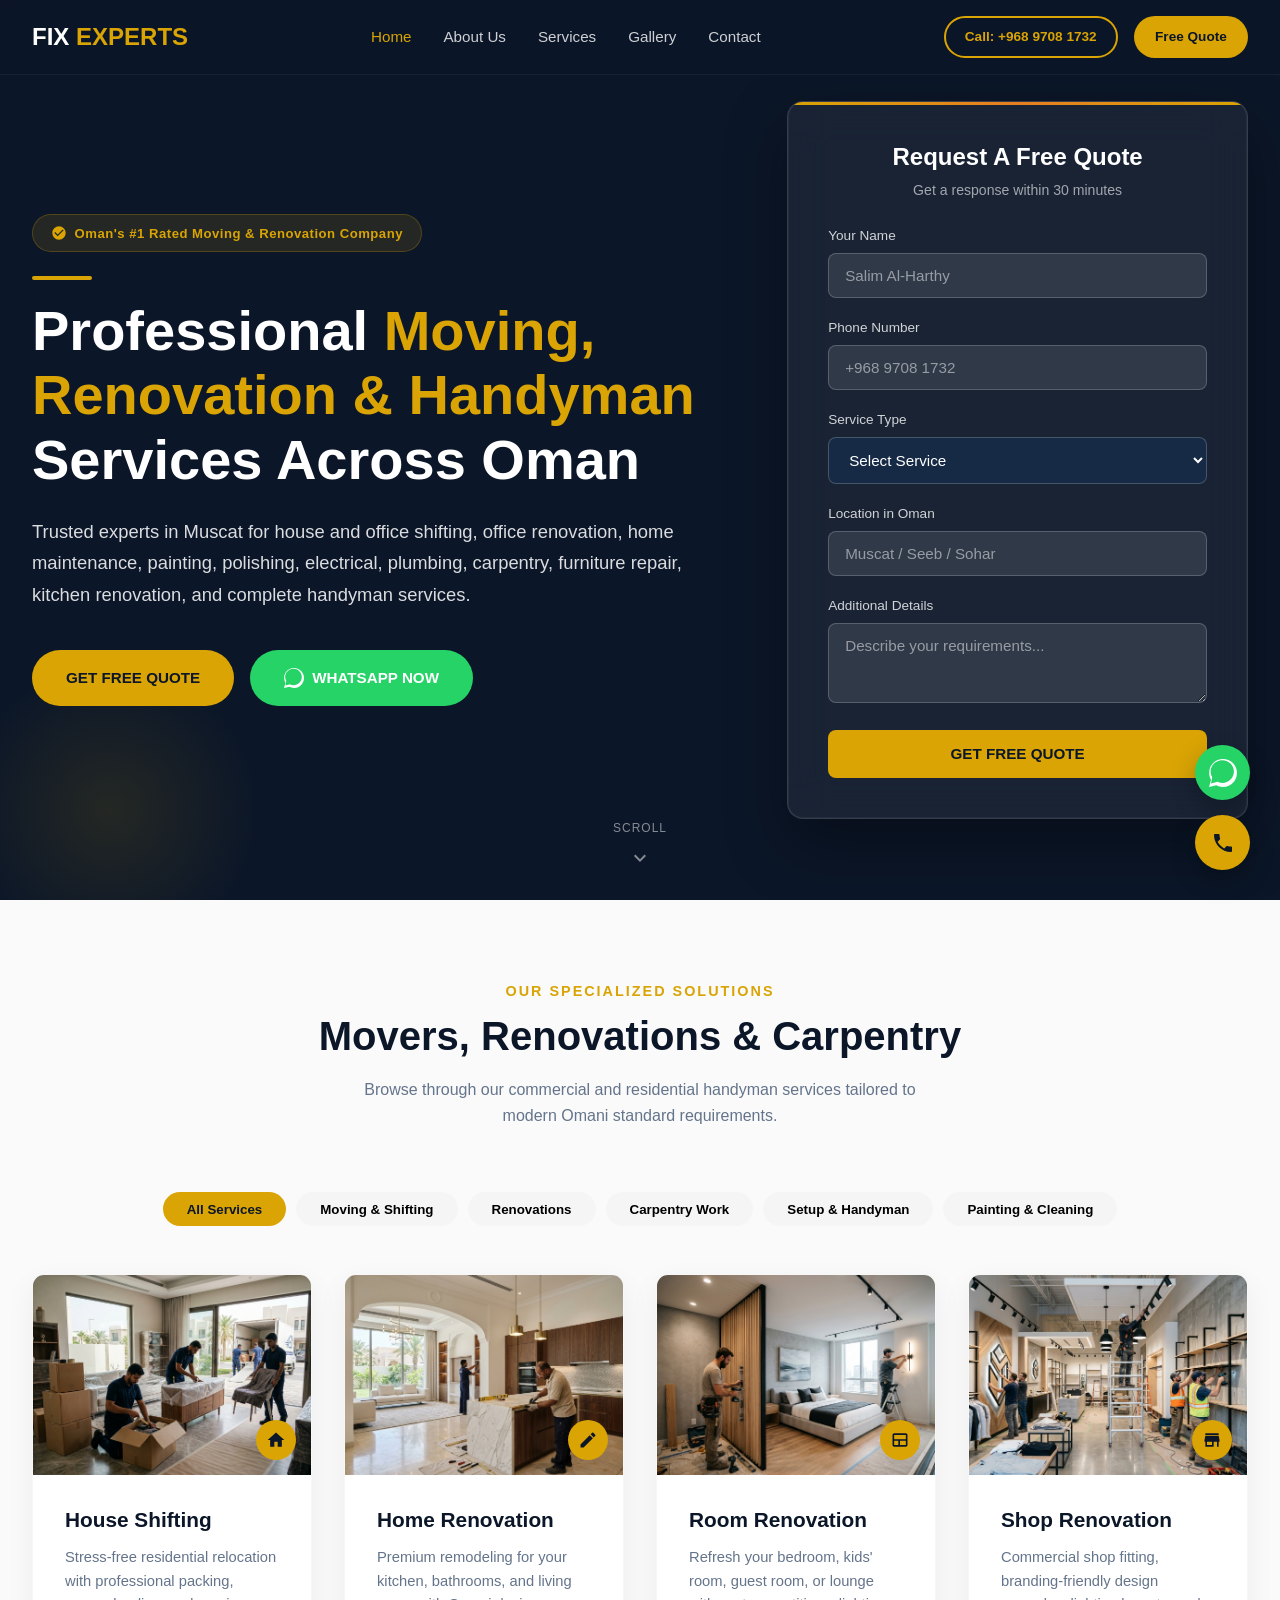
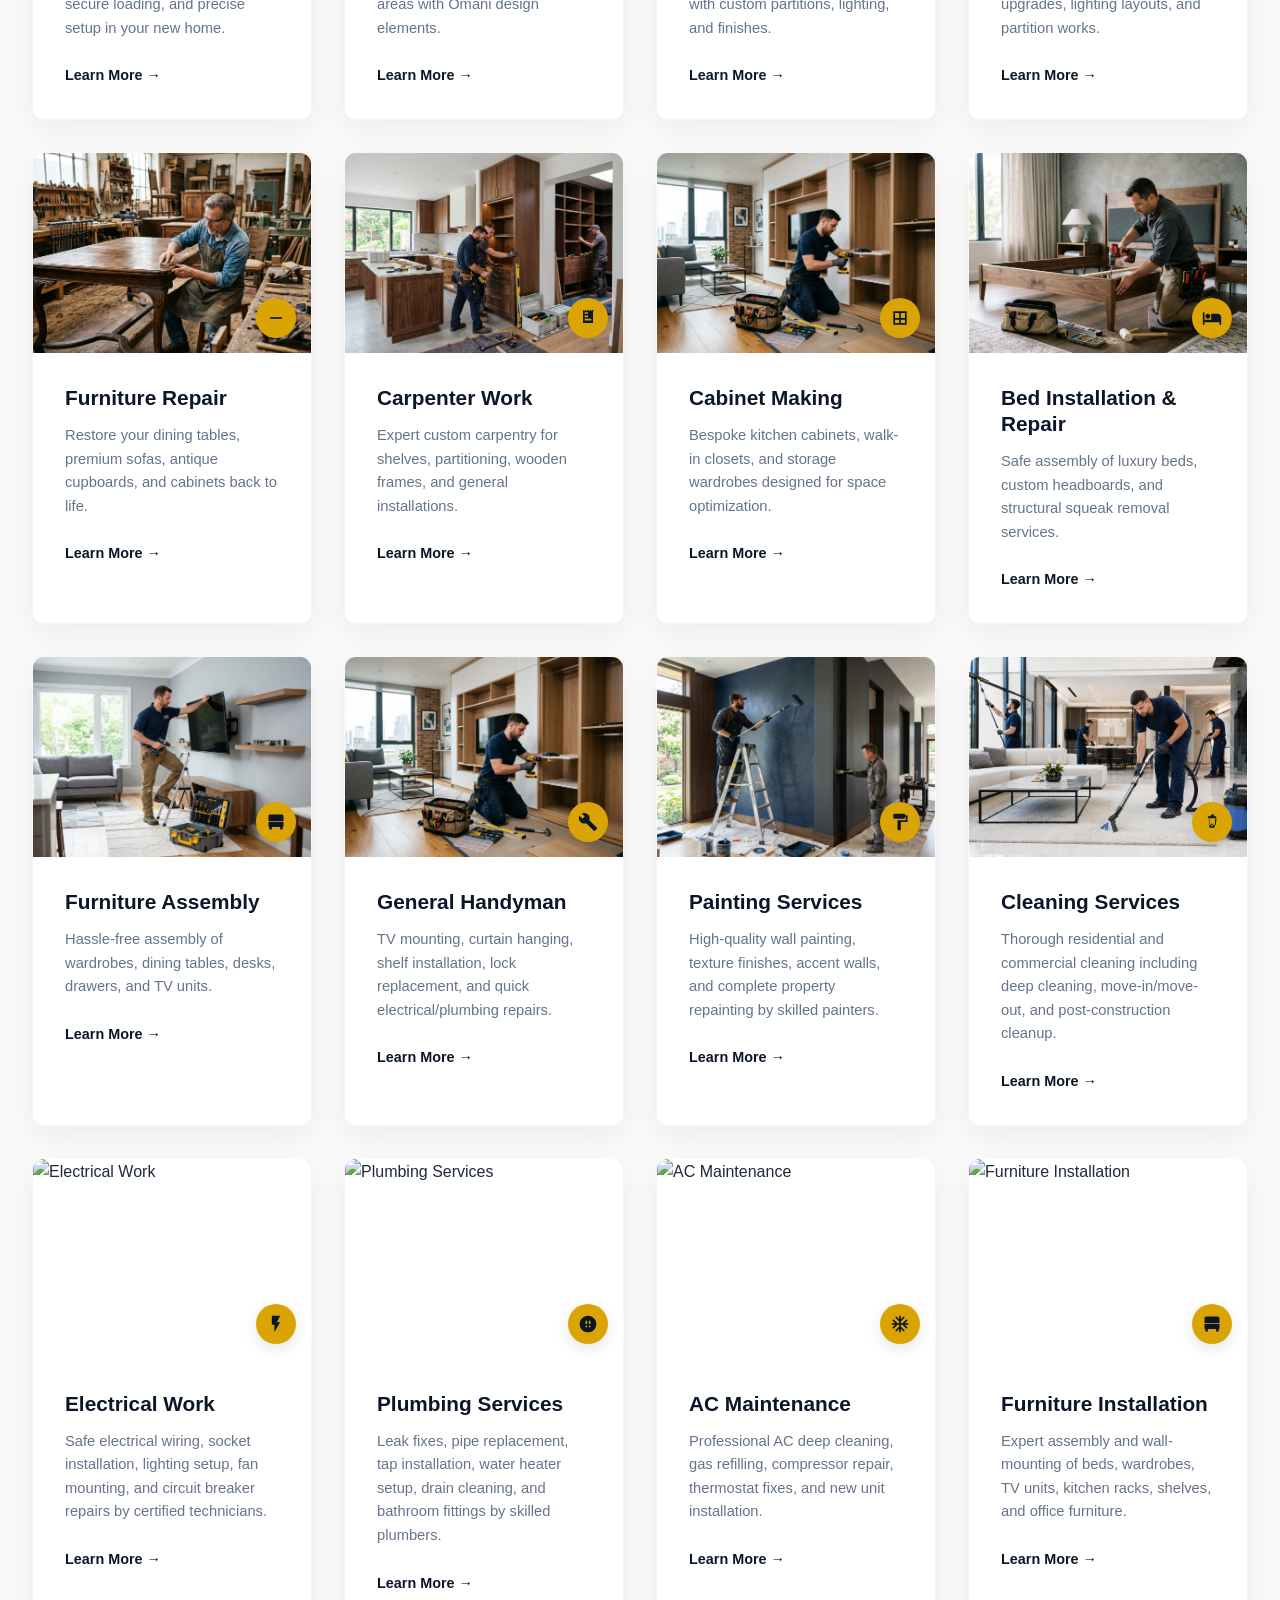
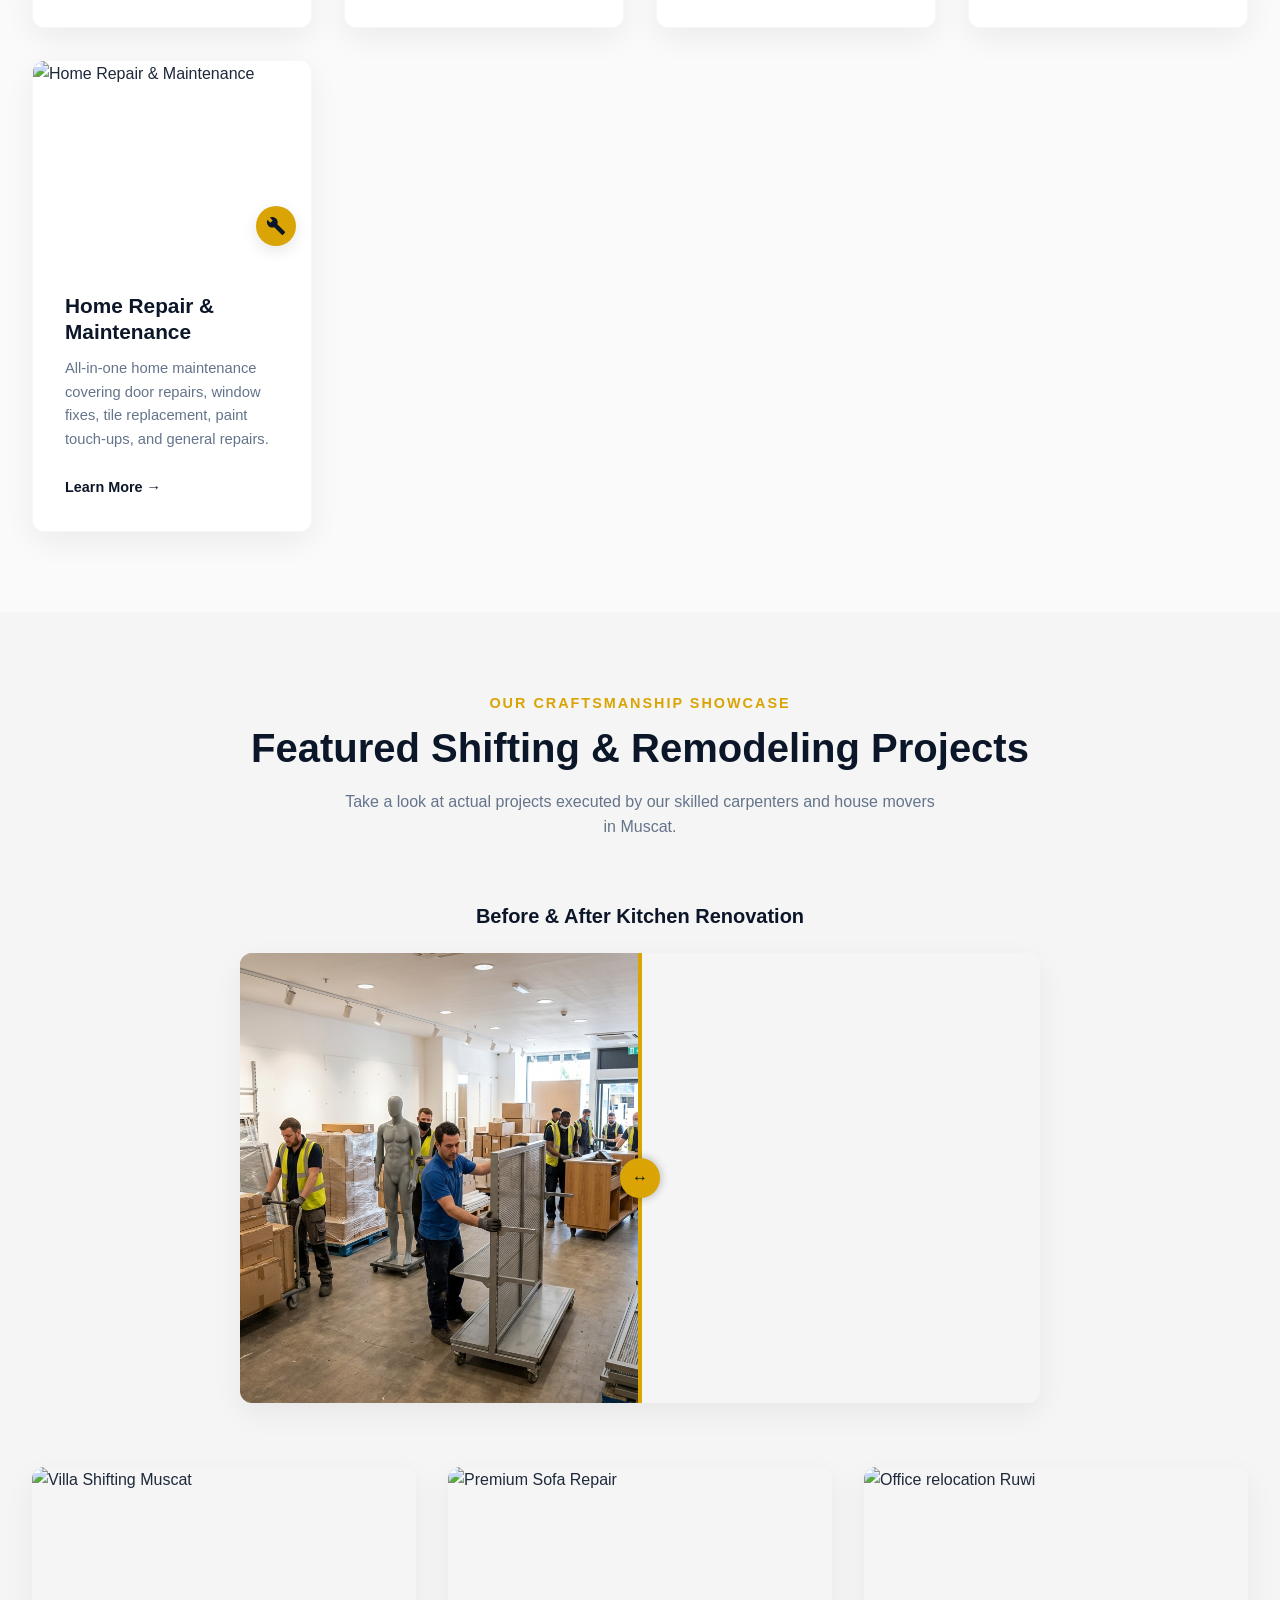
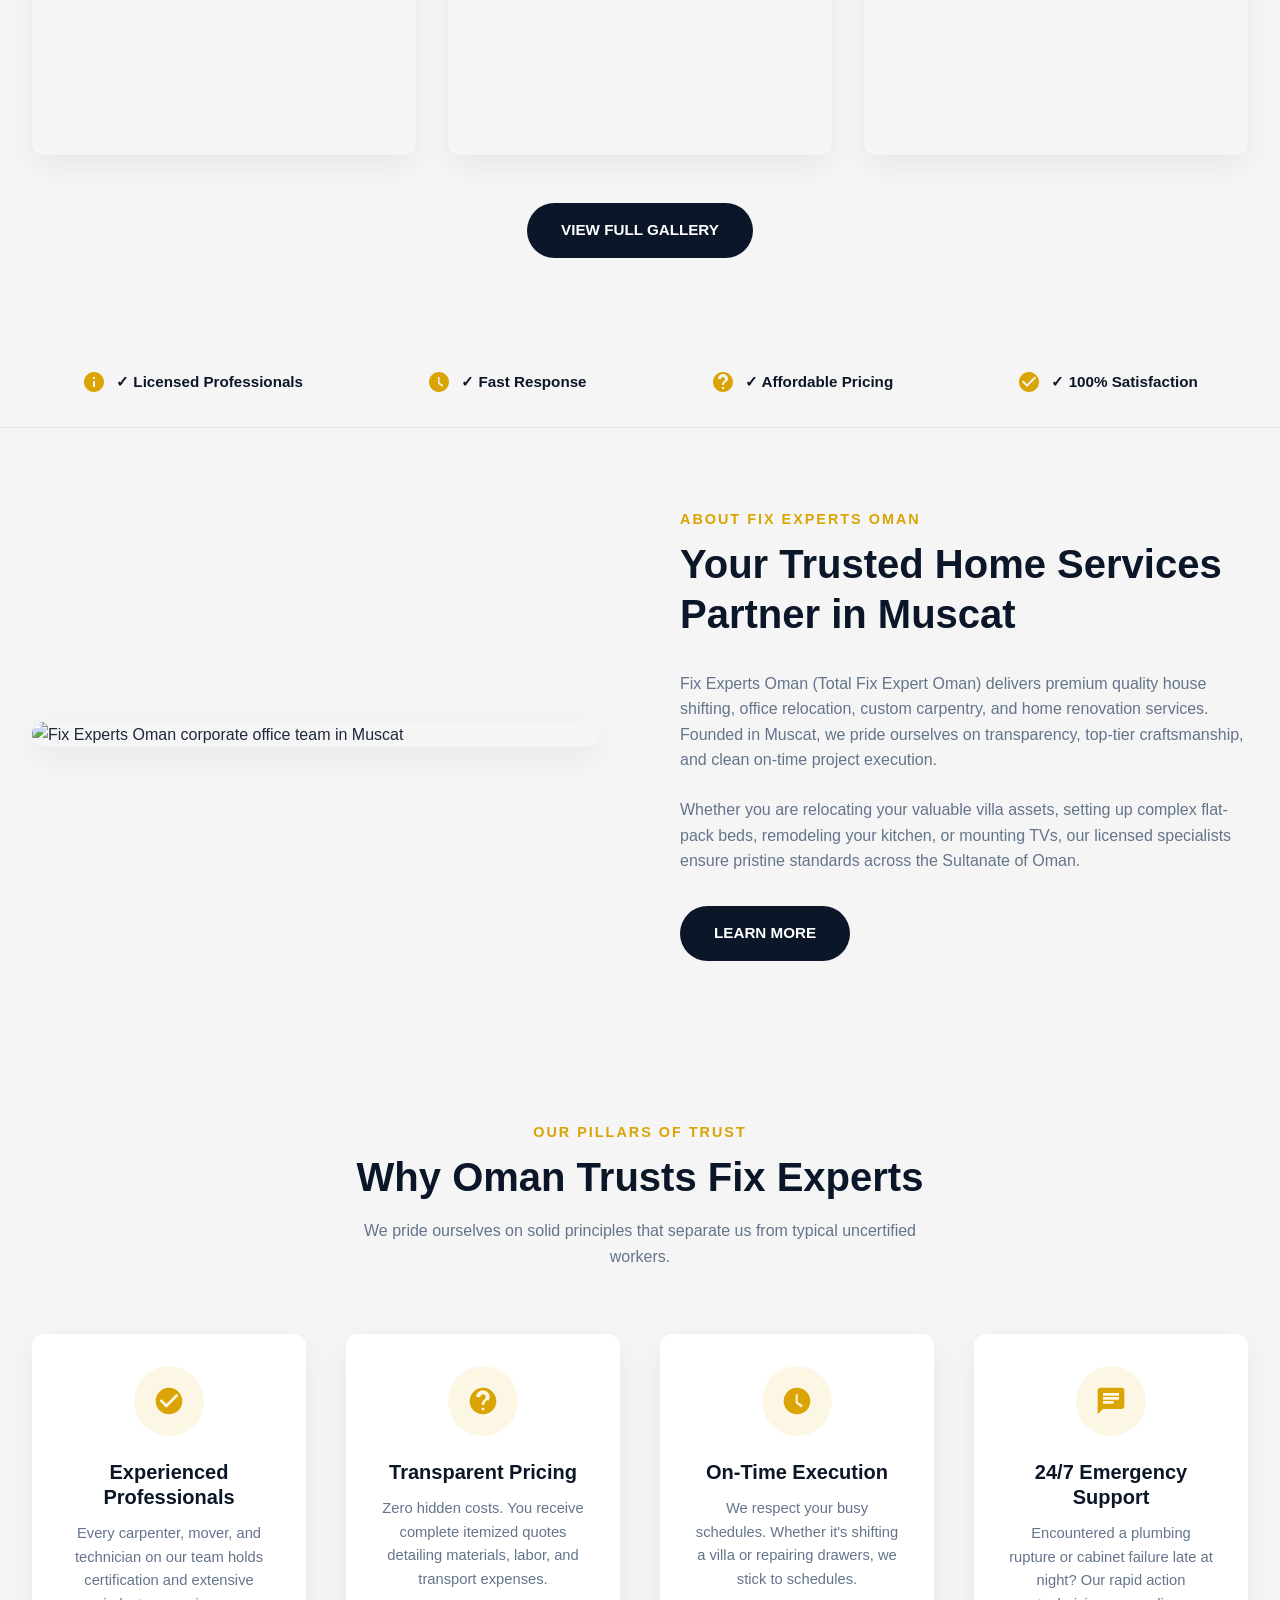
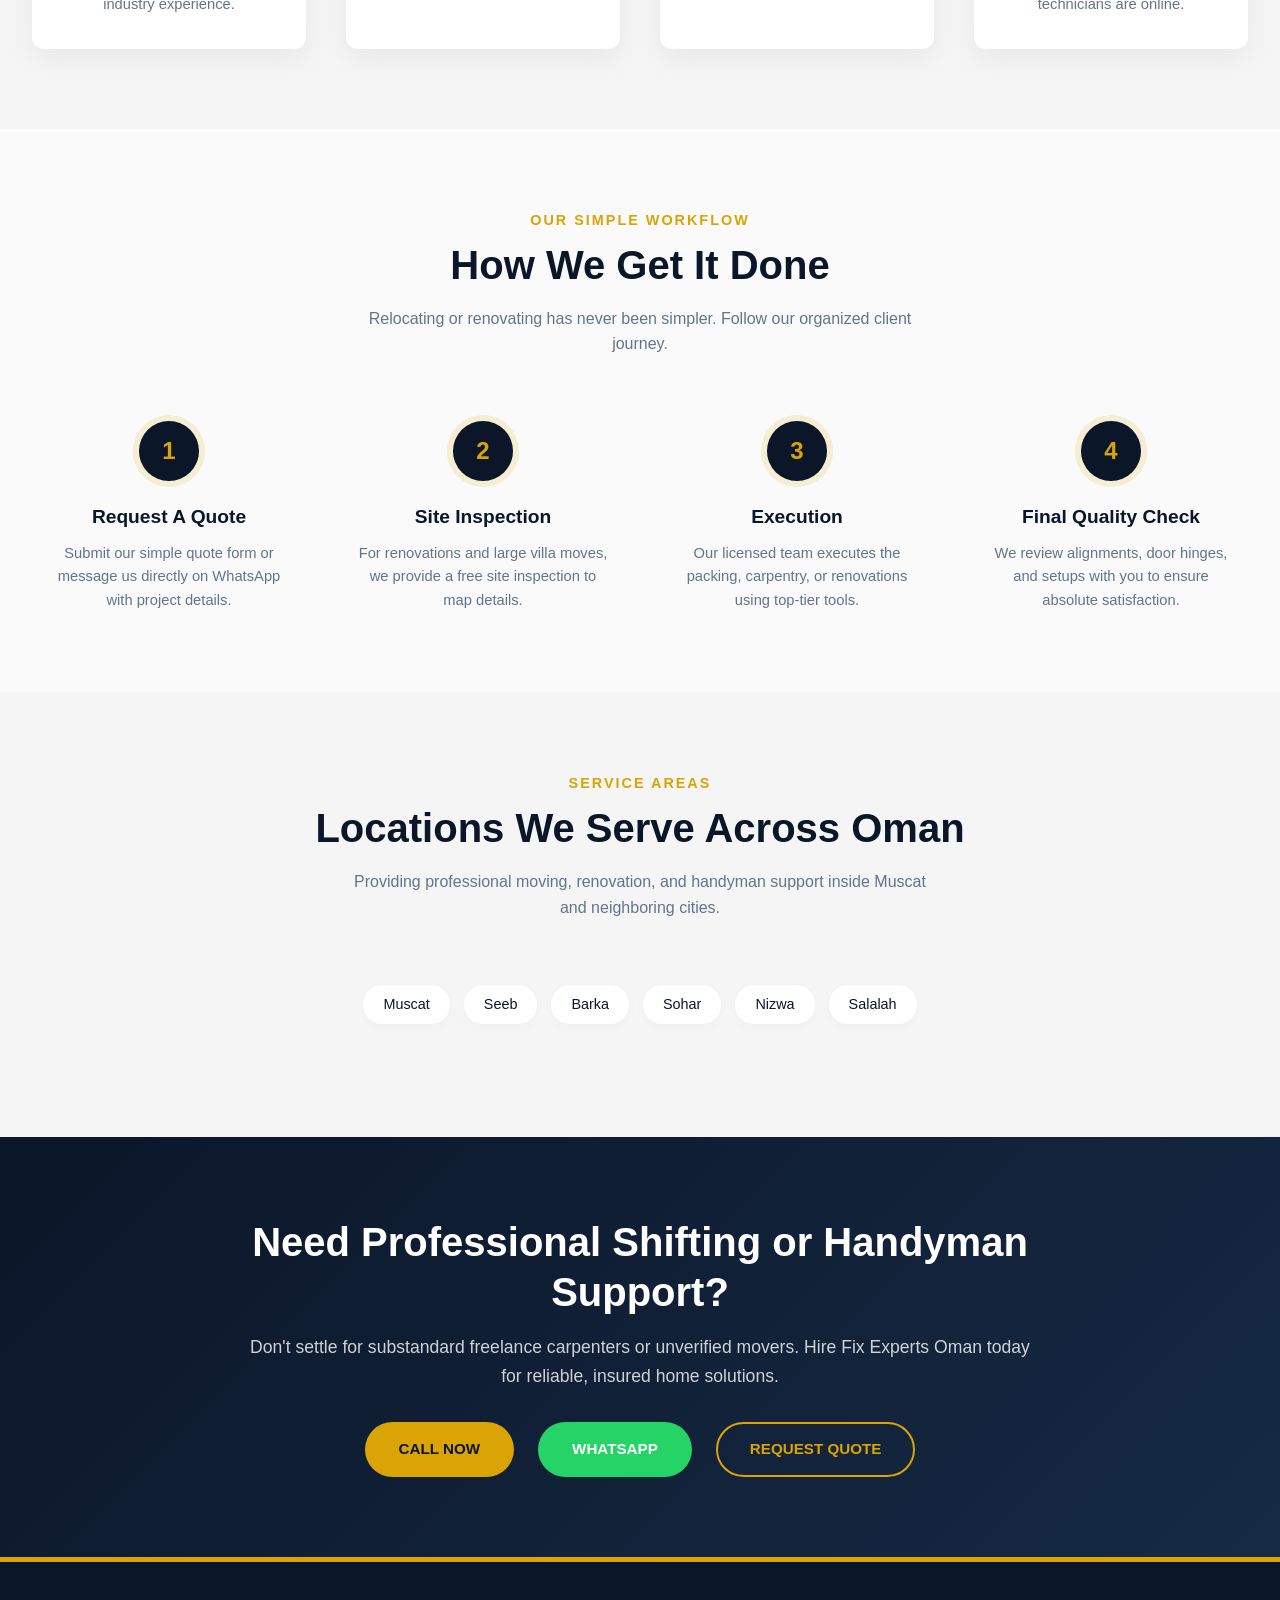
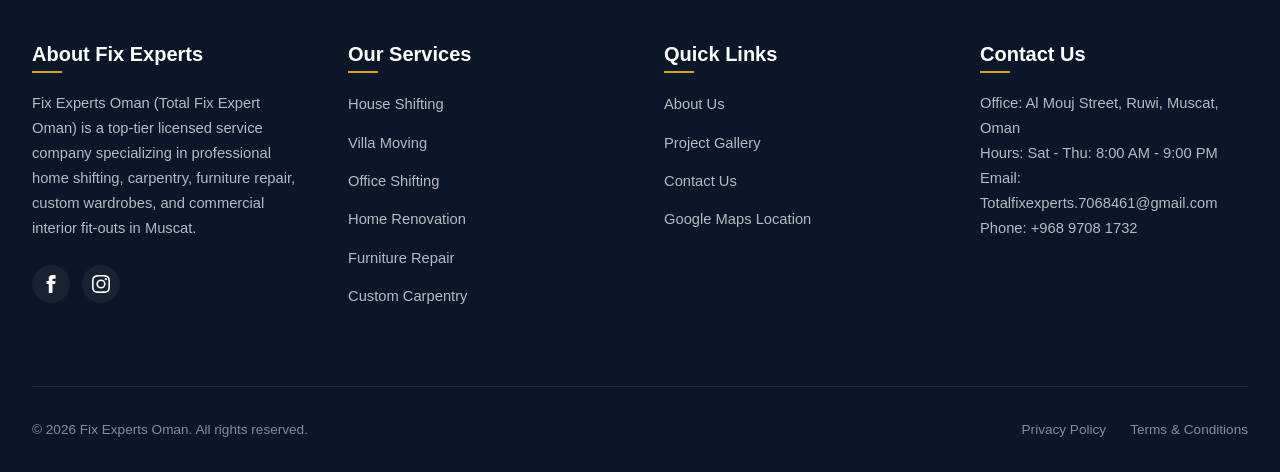
==== index.html @ aa6b901e "fix" ====
<!DOCTYPE html>
<!-- Deployment Trigger: Update services list -->
<html lang="en" dir="ltr">

<head>
  <meta charset="UTF-8">
  <meta name="viewport" content="width=device-width, initial-scale=1.0">
  <meta http-equiv="X-UA-Compatible" content="IE=edge">

  <!-- Security Headers (via meta where HTTP headers unavailable) -->
  <meta http-equiv="X-Content-Type-Options" content="nosniff">
  <meta http-equiv="Referrer-Policy" content="strict-origin-when-cross-origin">
  <meta http-equiv="Permissions-Policy" content="camera=(), microphone=(), geolocation=()">
  <meta http-equiv="X-Frame-Options" content="SAMEORIGIN">
  <meta http-equiv="X-XSS-Protection" content="1; mode=block">
  <meta http-equiv="Content-Security-Policy"
    content="default-src 'self'; script-src 'self' 'unsafe-inline'; style-src 'self' 'unsafe-inline' https://fonts.googleapis.com; font-src 'self' https://fonts.gstatic.com; img-src 'self' https://images.unsplash.com https://images.pexels.com https://upload.wikimedia.org data:; frame-src https://www.google.com; connect-src 'self';">

  <!-- Preload hero image for LCP performance -->
  <link rel="preload" as="image"
    href="https://images.unsplash.com/photo-1600585154340-be6161a56a0c?auto=format&fit=crop&w=1920&q=80"
    fetchpriority="high">

  <!-- Primary SEO -->
  <title>Fix Experts Oman | House Shifting, Renovation &amp; Handyman Services Muscat</title>
  <meta name="description"
    content="Fix Experts Oman — #1 professional moving, home renovation, carpentry &amp; handyman company in Muscat. Get a free quote for house shifting, villa moving, office relocation &amp; more across Oman.">
  <meta name="keywords"
    content="house shifting Muscat, best movers Oman, office relocation Oman, villa shifting Oman, home renovation Oman, furniture repair Muscat, carpenter Muscat, handyman Oman, cabinet maker Oman, furniture assembly Muscat">
  <meta name="robots" content="index, follow, max-snippet:-1, max-image-preview:large, max-video-preview:-1">
  <meta name="author" content="Fix Experts Oman">
  <meta name="geo.region" content="OM-MA">
  <meta name="geo.placename" content="Muscat, Oman">
  <meta name="geo.position" content="23.5880;58.3829">
  <meta name="ICBM" content="23.5880, 58.3829">
  <meta name="theme-color" content="#0B1628">

  <!-- Canonical -->
  <link rel="canonical" href="https://www.totalfixexpertoman.com/">

  <!-- Open Graph / Facebook -->
  <meta property="og:type" content="website">
  <meta property="og:locale" content="en_US">
  <meta property="og:site_name" content="Fix Experts Oman">
  <meta property="og:url" content="https://www.totalfixexpertoman.com/">
  <meta property="og:title" content="Fix Experts Oman | House Shifting &amp; Renovation Services Muscat">
  <meta property="og:description"
    content="Trusted house shifting, villa moving, office relocation, carpentry &amp; home renovation experts in Muscat, Oman. Get your free quote today.">
  <meta property="og:image"
    content="https://images.unsplash.com/photo-1600585154340-be6161a56a0c?auto=format&amp;fit=crop&amp;w=1200&amp;h=630&amp;q=80">
  <meta property="og:image:alt" content="Fix Experts Oman professional moving and renovation team">
  <meta property="og:image:width" content="1200">
  <meta property="og:image:height" content="630">

  <!-- Twitter Cards -->
  <meta name="twitter:card" content="summary_large_image">
  <meta name="twitter:site" content="@fixexpertsoman">
  <meta name="twitter:title" content="Fix Experts Oman | Shifting &amp; Handyman Services">
  <meta name="twitter:description"
    content="Professional movers, renovators &amp; carpenters in Muscat. Get a free site inspection.">
  <meta name="twitter:image"
    content="https://images.unsplash.com/photo-1600585154340-be6161a56a0c?auto=format&amp;fit=crop&amp;w=1200&amp;h=630&amp;q=80">

  <!-- Fonts -->
  <link rel="preconnect" href="https://fonts.googleapis.com">
  <link rel="preconnect" href="https://fonts.gstatic.com" crossorigin>
  <link rel="stylesheet"
    href="https://fonts.googleapis.com/css2?family=Inter:wght@300;400;500;600&family=Poppins:wght@500;600;700;800&display=swap">

  <!-- Stylesheets -->
  <link rel="stylesheet" href="css/style.css">

  <!-- Local Business Schema (JSON-LD) -->
  <script type="application/ld+json">
  {
    "@context": "https://schema.org",
    "@type": "HomeAndConstructionBusiness",
    "name": "Fix Experts Oman",
    "alternateName": "Total Fix Expert Oman",
    "description": "Professional house shifting, villa moving, office relocation, home renovation, carpentry, furniture repair and handyman services in Muscat, Oman.",
    "image": "https://images.unsplash.com/photo-1600585154340-be6161a56a0c?auto=format&fit=crop&w=600&q=80",
    "url": "https://www.totalfixexpertoman.com/",
    "telephone": "+96897081732",
    "email": "Totalfixexperts.7068461@gmail.com",
    "priceRange": "$$",
    "currenciesAccepted": "OMR",
    "paymentAccepted": "Cash, Bank Transfer",
    "address": {
      "@type": "PostalAddress",
      "streetAddress": "Al Mouj Street, Ruwi",
      "addressLocality": "Muscat",
      "addressRegion": "Muscat Governorate",
      "postalCode": "100",
      "addressCountry": "OM"
    },
    "geo": {
      "@type": "GeoCoordinates",
      "latitude": "23.5880",
      "longitude": "58.3829"
    },
    "hasMap": "https://maps.google.com/?q=Muscat+Oman",
    "openingHoursSpecification": [
      {
        "@type": "OpeningHoursSpecification",
        "dayOfWeek": ["Saturday","Sunday","Monday","Tuesday","Wednesday","Thursday"],
        "opens": "08:00",
        "closes": "21:00"
      }
    ],
    "areaServed": [
      {"@type": "City", "name": "Muscat"},
      {"@type": "City", "name": "Seeb"},
      {"@type": "City", "name": "Barka"},
      {"@type": "City", "name": "Sohar"},
      {"@type": "City", "name": "Nizwa"},
      {"@type": "City", "name": "Salalah"}
    ],
    "sameAs": [
      "https://www.facebook.com/fixexpertsoman",
      "https://www.instagram.com/fixexpertsoman"
    ],
    "aggregateRating": {
      "@type": "AggregateRating",
      "ratingValue": "4.9",
      "bestRating": "5",
      "reviewCount": "500"
    }
  }
  </script>

  <!-- Breadcrumb Schema -->
  <script type="application/ld+json">
  {
    "@context": "https://schema.org",
    "@type": "BreadcrumbList",
    "itemListElement": [{
      "@type": "ListItem",
      "position": 1,
      "name": "Home",
      "item": "https://www.totalfixexpertoman.com/"
    }]
  }
  </script>

  <!-- Service Schema for SEO rich results -->
  <script type="application/ld+json">
  {
    "@context": "https://schema.org",
    "@type": "ItemList",
    "name": "Fix Experts Oman Services",
    "description": "Professional moving, renovation, carpentry, electrical, plumbing, AC maintenance and handyman services in Muscat, Oman",
    "numberOfItems": 20,
    "itemListElement": [
      {"@type":"ListItem","position":1,"name":"House Shifting","item":"https://www.totalfixexpertoman.com/services.html#house-shifting"},
      {"@type":"ListItem","position":2,"name":"Office Shifting","item":"https://www.totalfixexpertoman.com/services.html#office-shifting"},
      {"@type":"ListItem","position":3,"name":"Villa Shifting","item":"https://www.totalfixexpertoman.com/services.html#villa-shifting"},
      {"@type":"ListItem","position":4,"name":"Shop Shifting","item":"https://www.totalfixexpertoman.com/services.html#shop-shifting"},
      {"@type":"ListItem","position":5,"name":"Home Renovation","item":"https://www.totalfixexpertoman.com/services.html#home-renovation"},
      {"@type":"ListItem","position":6,"name":"Room Renovation","item":"https://www.totalfixexpertoman.com/services.html#room-renovation"},
      {"@type":"ListItem","position":7,"name":"Shop Renovation","item":"https://www.totalfixexpertoman.com/services.html#shop-renovation"},
      {"@type":"ListItem","position":8,"name":"Furniture Repair","item":"https://www.totalfixexpertoman.com/services.html#furniture-repair"},
      {"@type":"ListItem","position":9,"name":"Carpenter Work","item":"https://www.totalfixexpertoman.com/services.html#carpenter-work"},
      {"@type":"ListItem","position":10,"name":"Cabinet Making","item":"https://www.totalfixexpertoman.com/services.html#cabinet-making"},
      {"@type":"ListItem","position":11,"name":"Bed Installation","item":"https://www.totalfixexpertoman.com/services.html#bed-installation"},
      {"@type":"ListItem","position":12,"name":"Furniture Assembly","item":"https://www.totalfixexpertoman.com/services.html#furniture-assembly"},
      {"@type":"ListItem","position":13,"name":"Handyman Services","item":"https://www.totalfixexpertoman.com/services.html#handyman-services"},
      {"@type":"ListItem","position":14,"name":"Painting Service","item":"https://www.totalfixexpertoman.com/services.html#painting"},
      {"@type":"ListItem","position":15,"name":"Cleaning Services","item":"https://www.totalfixexpertoman.com/services.html#cleaning"},
      {"@type":"ListItem","position":16,"name":"Electrical Work","item":"https://www.totalfixexpertoman.com/services.html#electrical-work"},
      {"@type":"ListItem","position":17,"name":"Plumbing Services","item":"https://www.totalfixexpertoman.com/services.html#plumbing-services"},
      {"@type":"ListItem","position":18,"name":"AC Maintenance","item":"https://www.totalfixexpertoman.com/services.html#ac-maintenance"},
      {"@type":"ListItem","position":19,"name":"Furniture Installation","item":"https://www.totalfixexpertoman.com/services.html#furniture-installation"},
      {"@type":"ListItem","position":20,"name":"Home Repair & Maintenance","item":"https://www.totalfixexpertoman.com/services.html#home-repair"}
    ]
  }
  </script>


</head>

<body>

  <!-- Skip to content for accessibility + SEO -->
  <a href="#main-content" class="skip-to-content">Skip to main content</a>

  <!-- Header -->
  <header>
    <div class="header-container">
      <a href="index.html" class="logo-area">
        <div class="logo-text">FIX <span>EXPERTS</span></div>
      </a>

      <button class="hamburger" aria-label="Toggle Navigation" style="display:none">
        <span></span>
        <span></span>
        <span></span>
      </button>

      <nav>
        <ul class="nav-links">
          <li><a href="index.html" class="active">Home</a></li>
          <li><a href="about.html">About Us</a></li>
          <li><a href="services.html">Services</a></li>
          <li><a href="gallery.html">Gallery</a></li>
          <li><a href="contact.html">Contact</a></li>
        </ul>
      </nav>

      <div class="header-ctas">
        <a href="tel:+96897081732" class="btn btn-secondary" style="padding: 0.5rem 1.2rem; font-size: 0.85rem;">Call:
          +968 9708 1732</a>
        <a href="#quote-form" class="btn btn-primary" style="padding: 0.5rem 1.2rem; font-size: 0.85rem;">Free Quote</a>
      </div>
    </div>
  </header>

  <!-- Hero Section -->
  <main id="main-content">
    <section class="hero" aria-label="Hero section - Professional moving and renovation services">
      <div class="hero-overlay"></div>
      <div class="hero-decor-circle"></div>
      <div class="hero-decor-circle"></div>
      <img class="hero-background-image"
        src="https://images.unsplash.com/photo-1600585154340-be6161a56a0c?auto=format&fit=crop&w=1920&q=80"
        alt="Premium home remodeling and house shifting in Muscat, Oman by Fix Experts" loading="eager"
        fetchpriority="high" width="1920" height="1080">
      <div class="hero-container">
        <div class="hero-content">
          <div class="hero-badge">
            <svg viewBox="0 0 24 24">
              <path
                d="M12 2C6.48 2 2 6.48 2 12s4.48 10 10 10 10-4.48 10-10S17.52 2 12 2zm-2 15l-5-5 1.41-1.41L10 14.17l7.59-7.59L19 8l-9 9z" />
            </svg>
            Oman's #1 Rated Moving &amp; Renovation Company
          </div>
          <div class="hero-accent-line"></div>
          <h1>Professional <span>Moving, Renovation &amp; Handyman</span> Services Across Oman</h1>
          <p>Trusted experts in Muscat for house and office shifting, office renovation, home maintenance, painting,
            polishing, electrical, plumbing, carpentry, furniture repair, kitchen renovation, and complete handyman
            services.
          </p>
          <div class="hero-buttons">
            <a href="#quote-form" class="btn btn-primary">GET FREE QUOTE</a>
            <a href="https://wa.me/96897081732?text=Hello%20Fix%20Experts%20Oman,%20I%20would%20like%20to%20request%20a%20free%20quote."
              class="btn btn-whatsapp" target="_blank" rel="noopener noreferrer">
              <svg style="width:20px; height:20px; fill:#fff;" viewBox="0 0 24 24">
                <path
                  d="M.057 24l1.687-6.163c-1.041-1.804-1.588-3.849-1.587-5.946C.06 5.348 5.397.01 12.008.01c3.202.001 6.212 1.246 8.477 3.514 2.266 2.268 3.507 5.28 3.505 8.484-.004 6.657-5.34 11.997-11.953 11.997-2.005-.001-3.973-.502-5.724-1.455L0 24zm6.59-4.846c1.6.95 3.188 1.449 4.825 1.451 5.436 0 9.86-4.37 9.864-9.799.002-2.63-1.023-5.101-2.885-6.97C16.388 2.016 13.91 1.01 11.278 1.01 5.848 1.01 1.42 5.381 1.416 10.81c-.001 1.699.452 3.36 1.31 4.808L1.72 21.03l5.59-1.464-.664-.412z" />
              </svg>
              WHATSAPP NOW
            </a>
          </div>
        </div>
        <div class="hero-form-card" id="quote-form">
          <h3>Request A Free Quote</h3>
          <p class="hero-form-subtitle">Get a response within 30 minutes</p>
          <form action="https://formspree.io/f/YOUR_FORM_ID" method="POST">
            <!-- Honeypot field for spam protection -->
            <div class="hp-field" aria-hidden="true">
              <label for="website">Website</label>
              <input type="text" id="website" name="website" tabindex="-1" autocomplete="off">
            </div>
            <div class="form-group">
              <label for="name">Your Name</label>
              <input type="text" id="name" name="name" class="form-control" placeholder="Salim Al-Harthy" required
                autocomplete="name">
            </div>
            <div class="form-group">
              <label for="phone">Phone Number</label>
              <input type="tel" id="phone" name="phone" class="form-control" placeholder="+968 9708 1732" required
                autocomplete="tel">
            </div>
            <div class="form-group">
              <label for="service">Service Type</label>
              <select id="service" name="service" class="form-control" style="background:#162a45; color:#fff;" required
                onchange="document.getElementById('other-service-group').style.display = this.value === 'other' ? 'block' : 'none';">
                <option value="">Select Service</option>
                <option value="house-shifting">House / Villa Shifting</option>
                <option value="office-shifting">Office Relocation</option>
                <option value="home-renovation">Home Renovation</option>
                <option value="room-renovation">Room Renovation</option>
                <option value="shop-renovation">Shop Renovation</option>
                <option value="furniture-repair">Furniture Repair</option>
                <option value="carpenter-work">Carpentry Work</option>
                <option value="cabinet-making">Cabinet Making</option>
                <option value="bed-installation">Bed Installation</option>
                <option value="furniture-assembly">Furniture Assembly</option>
                <option value="furniture-installation">Furniture Installation</option>
                <option value="handyman-services">General Handyman</option>
                <option value="electrical-work">Electrical Work</option>
                <option value="plumbing-services">Plumbing Services</option>
                <option value="ac-maintenance">AC Maintenance</option>
                <option value="painting">Painting Service</option>
                <option value="cleaning">Cleaning Service</option>
                <option value="home-repair">Home Repair & Maintenance</option>
                <option value="other">Other Services</option>
              </select>
            </div>
            <div class="form-group" id="other-service-group" style="display:none;">
              <label for="other-service">Specify Service</label>
              <input type="text" id="other-service" name="other_service" class="form-control"
                placeholder="Enter your service requirement">
            </div>
            <div class="form-group">
              <label for="location">Location in Oman</label>
              <input type="text" id="location" name="location" class="form-control" placeholder="Muscat / Seeb / Sohar"
                required>
            </div>
            <div class="form-group">
              <label for="message">Additional Details</label>
              <textarea id="message" name="message" class="form-control" rows="3"
                placeholder="Describe your requirements..."></textarea>
            </div>
            <button type="submit" class="btn btn-primary" style="width: 100%; border-radius: 8px;">GET FREE
              QUOTE</button>
          </form>
        </div>
      </div>
      <a href="#trust-badges" class="hero-scroll-indicator" aria-label="Scroll down">
        <span>Scroll</span>
        <svg viewBox="0 0 24 24">
          <path d="M7.41 8.59L12 13.17l4.59-4.58L18 10l-6 6-6-6z" />
        </svg>
      </a>
    </section>

    <!-- Services Overview -->
    <section>
      <div class="section-title-wrapper">
        <span>Our Specialized Solutions</span>
        <h2>Movers, Renovations & Carpentry</h2>
        <p>Browse through our commercial and residential handyman services tailored to modern Omani standard
          requirements.
        </p>
      </div>

      <div class="gallery-filters">
        <button class="filter-btn active" data-filter="all">All Services</button>
        <button class="filter-btn" data-filter="moving">Moving & Shifting</button>
        <button class="filter-btn" data-filter="renovation">Renovations</button>
        <button class="filter-btn" data-filter="carpentry">Carpentry Work</button>
        <button class="filter-btn" data-filter="installation">Setup & Handyman</button>
        <button class="filter-btn" data-filter="painting">Painting & Cleaning</button>
      </div>

      <div class="services-grid" id="services-grid-wrapper">
        <!-- Injected dynamically by main.js from data.js -->
      </div>
    </section>

    <!-- Featured Projects Gallery Preview -->
    <section class="bg-gray">
      <div class="section-title-wrapper">
        <span>Our Craftsmanship Showcase</span>
        <h2>Featured Shifting & Remodeling Projects</h2>
        <p>Take a look at actual projects executed by our skilled carpenters and house movers in Muscat.</p>
      </div>

      <!-- Before/After Slider Component -->
      <div style="max-width: 800px; margin: 0 auto 4rem;">
        <h3 style="text-align: center; margin-bottom: 1.5rem; font-size: 1.25rem;">Before & After Kitchen Renovation
        </h3>
        <div class="ba-slider">
          <div class="ba-image ba-before">
            <img src="assets/services4.jpeg" alt="Kitchen before remodeling">
          </div>
          <div class="ba-image ba-after">
            <img src="https://images.unsplash.com/photo-1556912173-3bb406ef7e77?auto=format&fit=crop&w=800&q=80"
              alt="Kitchen after remodeling by Fix Experts Oman">
          </div>
          <div class="ba-handle">
            <div class="ba-handle-button">&harr;</div>
          </div>
        </div>
      </div>

      <div class="gallery-grid">
        <div class="gallery-item">
          <img src="https://images.unsplash.com/photo-1600585154340-be6161a56a0c?auto=format&fit=crop&w=500&q=80"
            alt="Villa Shifting Muscat">
          <div class="gallery-overlay">
            <h4>Villa Relocation</h4>
            <span>House Shifting</span>
          </div>
        </div>
        <div class="gallery-item">
          <img src="https://images.unsplash.com/photo-1581858726788-75bc0f6a952d?auto=format&fit=crop&w=500&q=80"
            alt="Premium Sofa Repair">
          <div class="gallery-overlay">
            <h4>Luxury Sofa Restoration</h4>
            <span>Furniture Repair</span>
          </div>
        </div>
        <div class="gallery-item">
          <img src="https://images.unsplash.com/photo-1497366216548-37526070297c?auto=format&fit=crop&w=500&q=80"
            alt="Office relocation Ruwi">
          <div class="gallery-overlay">
            <h4>Corporate Office Move</h4>
            <span>Office Shifting</span>
          </div>
        </div>
      </div>
      <div style="text-align: center; margin-top: 3rem;">
        <a href="gallery.html" class="btn btn-dark">VIEW FULL GALLERY</a>
      </div>
    </section>

    <!-- Trust Badges -->
    <section class="trust-badges" id="trust-badges" aria-label="Trust badges and certifications">
      <div class="badges-container">
        <div class="badge-item">
          <svg viewBox="0 0 24 24">
            <path
              d="M12 2C6.48 2 2 6.48 2 12s4.48 10 10 10 10-4.48 10-10S17.52 2 12 2zm1 15h-2v-6h2v6zm0-8h-2V7h2v2z" />
          </svg>
          ✓ Licensed Professionals
        </div>
        <div class="badge-item">
          <svg viewBox="0 0 24 24">
            <path
              d="M11.99 2C6.47 2 2 6.48 2 12s4.47 10 9.99 10C17.52 22 22 17.52 22 12S17.52 2 11.99 2zm3.3 14.79L11 13.5V7h1.5v5.78l3.7 2.22-.71 1.79z" />
          </svg>
          ✓ Fast Response
        </div>
        <div class="badge-item">
          <svg viewBox="0 0 24 24">
            <path
              d="M12 2C6.48 2 2 6.48 2 12s4.48 10 10 10 10-4.48 10-10S17.52 2 12 2zm1 17h-2v-2h2v2zm2.07-7.75l-.9.92C13.45 12.9 13 13.5 13 15h-2v-.5c0-1.1.45-2.1 1.17-2.83l1.24-1.26c.37-.36.59-.86.59-1.41 0-1.1-.9-2-2-2s-2 .9-2 2H7c0-2.76 2.24-5 5-5s5 2.24 5 5c0 1.04-.42 1.99-1.07 2.75z" />
          </svg>
          ✓ Affordable Pricing
        </div>
        <div class="badge-item">
          <svg viewBox="0 0 24 24">
            <path
              d="M12 2C6.48 2 2 6.48 2 12s4.48 10 10 10 10-4.48 10-10S17.52 2 12 2zm-2 15l-5-5 1.41-1.41L10 14.17l7.59-7.59L19 8l-9 9z" />
          </svg>
          ✓ 100% Satisfaction
        </div>
      </div>
    </section>

    <!-- About Preview Section -->
    <section class="bg-gray">
      <div class="about-preview">
        <div class="about-image-wrapper">
          <img class="about-image-main"
            src="https://images.unsplash.com/photo-1600585154526-990dced4db0d?auto=format&fit=crop&w=600&q=80"
            alt="Fix Experts Oman corporate office team in Muscat" loading="lazy">
        </div>
        <div>
          <div class="section-title-wrapper" style="text-align: left; margin-bottom: 2rem;">
            <span>About Fix Experts Oman</span>
            <h2>Your Trusted Home Services Partner in Muscat</h2>
          </div>
          <p style="color: var(--text-muted); margin-bottom: 1.5rem;">Fix Experts Oman (Total Fix Expert Oman) delivers
            premium quality house shifting, office relocation, custom carpentry, and home renovation services.
            Founded in Muscat, we pride ourselves on transparency, top-tier craftsmanship, and clean
            on-time project execution.</p>
          <p style="color: var(--text-muted); margin-bottom: 2rem;">Whether you are relocating your valuable villa
            assets,
            setting up complex flat-pack beds, remodeling your kitchen, or mounting TVs, our licensed specialists ensure
            pristine standards across the Sultanate of Oman.</p>
          <a href="about.html" class="btn btn-dark">LEARN MORE</a>
        </div>
      </div>
    </section>

    <!-- Why Choose Us -->
    <section class="bg-gray">
      <div class="section-title-wrapper">
        <span>Our Pillars of Trust</span>
        <h2>Why Oman Trusts Fix Experts</h2>
        <p>We pride ourselves on solid principles that separate us from typical uncertified workers.</p>
      </div>

      <div class="reasons-grid">
        <div class="reason-card">
          <div class="reason-icon">
            <svg viewBox="0 0 24 24">
              <path
                d="M12 2C6.48 2 2 6.48 2 12s4.48 10 10 10 10-4.48 10-10S17.52 2 12 2zm-2 15l-5-5 1.41-1.41L10 14.17l7.59-7.59L19 8l-9 9z" />
            </svg>
          </div>
          <h3>Experienced Professionals</h3>
          <p>Every carpenter, mover, and technician on our team holds certification and extensive industry experience.
          </p>
        </div>
        <div class="reason-card">
          <div class="reason-icon">
            <svg viewBox="0 0 24 24">
              <path
                d="M12 2C6.48 2 2 6.48 2 12s4.48 10 10 10 10-4.48 10-10S17.52 2 12 2zm1 17h-2v-2h2v2zm2.07-7.75l-.9.92C13.45 12.9 13 13.5 13 15h-2v-.5c0-1.1.45-2.1 1.17-2.83l1.24-1.26c.37-.36.59-.86.59-1.41 0-1.1-.9-2-2-2s-2 .9-2 2H7c0-2.76 2.24-5 5-5s5 2.24 5 5c0 1.04-.42 1.99-1.07 2.75z" />
            </svg>
          </div>
          <h3>Transparent Pricing</h3>
          <p>Zero hidden costs. You receive complete itemized quotes detailing materials, labor, and transport expenses.
          </p>
        </div>
        <div class="reason-card">
          <div class="reason-icon">
            <svg viewBox="0 0 24 24">
              <path
                d="M11.99 2C6.47 2 2 6.48 2 12s4.47 10 9.99 10C17.52 22 22 17.52 22 12S17.52 2 11.99 2zm3.3 14.79L11 13.5V7h1.5v5.78l3.7 2.22-.71 1.79z" />
            </svg>
          </div>
          <h3>On-Time Execution</h3>
          <p>We respect your busy schedules. Whether it's shifting a villa or repairing drawers, we stick to schedules.
          </p>
        </div>
        <div class="reason-card">
          <div class="reason-icon">
            <svg viewBox="0 0 24 24">
              <path
                d="M20 2H4c-1.1 0-1.99.9-1.99 2L2 22l4-4h14c1.1 0 2-.9 2-2V4c0-1.1-.9-2-2-2zM6 9h12v2H6V9zm8 5H6v-2h8v2zm4-6H6V6h12v2z" />
            </svg>
          </div>
          <h3>24/7 Emergency Support</h3>
          <p>Encountered a plumbing rupture or cabinet failure late at night? Our rapid action technicians are online.
          </p>
        </div>
      </div>
    </section>

    <!-- How We Work Section -->
    <section>
      <div class="section-title-wrapper">
        <span>Our Simple Workflow</span>
        <h2>How We Get It Done</h2>
        <p>Relocating or renovating has never been simpler. Follow our organized client journey.</p>
      </div>

      <div class="process-grid">
        <div class="process-step">
          <div class="process-number">1</div>
          <h3>Request A Quote</h3>
          <p>Submit our simple quote form or message us directly on WhatsApp with project details.</p>
        </div>
        <div class="process-step">
          <div class="process-number">2</div>
          <h3>Site Inspection</h3>
          <p>For renovations and large villa moves, we provide a free site inspection to map details.</p>
        </div>
        <div class="process-step">
          <div class="process-number">3</div>
          <h3>Execution</h3>
          <p>Our licensed team executes the packing, carpentry, or renovations using top-tier tools.</p>
        </div>
        <div class="process-step">
          <div class="process-number">4</div>
          <h3>Final Quality Check</h3>
          <p>We review alignments, door hinges, and setups with you to ensure absolute satisfaction.</p>
        </div>
      </div>
    </section>



    <!-- Location Coverage Section -->
    <section class="bg-gray">
      <div class="section-title-wrapper">
        <span>Service Areas</span>
        <h2>Locations We Serve Across Oman</h2>
        <p>Providing professional moving, renovation, and handyman support inside Muscat and neighboring cities.</p>
      </div>
      <div class="location-pill-container">
        <div class="location-pill">Muscat</div>
        <div class="location-pill">Seeb</div>
        <div class="location-pill">Barka</div>
        <div class="location-pill">Sohar</div>
        <div class="location-pill">Nizwa</div>
        <div class="location-pill">Salalah</div>
      </div>
    </section>




    <!-- Final CTA Banner -->
    <section class="cta-banner">
      <div class="cta-banner-content">
        <h2>Need Professional Shifting or Handyman Support?</h2>
        <p>Don't settle for substandard freelance carpenters or unverified movers. Hire Fix Experts Oman today for
          reliable, insured home solutions.</p>
        <div class="cta-banner-buttons">
          <a href="tel:+96897081732" class="btn btn-primary">CALL NOW</a>
          <a href="https://wa.me/96897081732?text=Hello%20Fix%20Experts%20Oman,%20I%20need%20assistance."
            class="btn btn-whatsapp" target="_blank" rel="noopener noreferrer">WHATSAPP</a>
          <a href="#quote-form" class="btn btn-secondary">REQUEST QUOTE</a>
        </div>
      </div>
    </section>

  </main>

  <!-- Footer -->
  <footer>
    <div class="footer-container">
      <div class="footer-column">
        <h3>About Fix Experts</h3>
        <p style="margin-top: 1rem; color: rgba(255,255,255,0.7); font-size: 0.92rem;">Fix Experts Oman (Total Fix
          Expert Oman) is a top-tier licensed service company specializing in professional home shifting, carpentry,
          furniture repair, custom wardrobes, and commercial interior fit-outs in Muscat.</p>
        <div class="social-links">
          <a href="https://www.facebook.com/fixexpertsoman" class="social-icon" target="_blank"
            rel="noopener noreferrer" aria-label="Facebook">
            <svg viewBox="0 0 24 24">
              <path
                d="M9 8h-3v4h3v12h5v-12h3.642l.358-4h-4v-1.667c0-.955.192-1.333 1.115-1.333h2.885v-5h-3.808c-3.596 0-5.192 1.583-5.192 4.615v3.385z" />
            </svg>
          </a>
          <a href="https://www.instagram.com/fixexpertsoman" class="social-icon" target="_blank"
            rel="noopener noreferrer" aria-label="Instagram">
            <svg viewBox="0 0 24 24">
              <path
                d="M12 2.163c3.204 0 3.584.012 4.85.07 3.252.148 4.771 1.691 4.919 4.919.058 1.265.069 1.645.069 4.849 0 3.205-.012 3.584-.069 4.849-.149 3.225-1.664 4.771-4.919 4.919-1.266.058-1.644.07-4.85.07-3.204 0-3.584-.012-4.849-.07-3.26-.149-4.771-1.699-4.919-4.92-.058-1.265-.07-1.644-.07-4.849 0-3.204.013-3.583.07-4.849.149-3.227 1.664-4.771 4.919-4.919 1.266-.057 1.645-.069 4.849-.069zM12 0C8.741 0 8.333.014 7.053.072 2.695.272.273 2.69.073 7.051.014 8.333 0 8.741 0 12c0 3.259.014 3.668.072 4.948.2 4.358 2.618 6.78 6.98 6.98 1.281.058 1.689.072 4.948.072 3.259 0 3.668-.014 4.948-.072 4.354-.2 6.782-2.618 6.979-6.98.059-1.28.073-1.689.073-4.948 0-3.259-.014-3.667-.072-4.947-.196-4.354-2.617-6.78-6.979-6.98C15.668.014 15.259 0 12 0zm0 5.838a6.162 6.162 0 100 12.324 6.162 6.162 0 000-12.324zM12 16a4 4 0 110-8 4 4 0 010 8zm6.406-11.845a1.44 1.44 0 100 2.881 1.44 1.44 0 000-2.881z" />
            </svg>
          </a>
        </div>
      </div>
      <div class="footer-column">
        <h3>Our Services</h3>
        <ul class="footer-links" style="margin-top: 1rem;">
          <li><a href="services.html#house-shifting">House Shifting</a></li>
          <li><a href="services.html#villa-shifting">Villa Moving</a></li>
          <li><a href="services.html#office-shifting">Office Shifting</a></li>
          <li><a href="services.html#home-renovation">Home Renovation</a></li>
          <li><a href="services.html#furniture-repair">Furniture Repair</a></li>
          <li><a href="services.html#carpenter-work">Custom Carpentry</a></li>
        </ul>
      </div>
      <div class="footer-column">
        <h3>Quick Links</h3>
        <ul class="footer-links" style="margin-top: 1rem;">
          <li><a href="about.html">About Us</a></li>
          <li><a href="gallery.html">Project Gallery</a></li>
          <li><a href="contact.html">Contact Us</a></li>
          <li><a href="contact.html#google-map">Google Maps Location</a></li>
        </ul>
      </div>
      <div class="footer-column">
        <h3>Contact Us</h3>
        <p style="margin-top: 1rem; color: rgba(255,255,255,0.7); font-size: 0.92rem;">
          Office: Al Mouj Street, Ruwi, Muscat, Oman<br>
          Hours: Sat - Thu: 8:00 AM - 9:00 PM<br>
          Email: Totalfixexperts.7068461@gmail.com<br>
          Phone: +968 9708 1732
        </p>
      </div>
    </div>
    <div class="footer-bottom">
      <p>&copy; 2026 Fix Experts Oman. All rights reserved.</p>
      <div class="footer-bottom-links">
        <a href="#">Privacy Policy</a>
        <a href="#">Terms & Conditions</a>
      </div>
    </div>
  </footer>

  <!-- Lightbox Modal -->
  <div class="lightbox" id="lightbox">
    <div class="lightbox-content">
      <button class="lightbox-close" id="lightbox-close">&times;</button>
      <img id="lightbox-img" src="" alt="Enlarged Project view">
      <div class="lightbox-caption" id="lightbox-caption"></div>
    </div>
  </div>



  <!-- Floating Call/WhatsApp Action widgets -->
  <div class="floating-widgets">
    <a href="https://wa.me/96897081732?text=Hello%20Fix%20Experts%20Oman,%20I%20need%20assistance."
      class="floating-btn floating-whatsapp" target="_blank" rel="noopener noreferrer" aria-label="WhatsApp Us">
      <svg viewBox="0 0 24 24">
        <path
          d="M.057 24l1.687-6.163c-1.041-1.804-1.588-3.849-1.587-5.946C.06 5.348 5.397.01 12.008.01c3.202.001 6.212 1.246 8.477 3.514 2.266 2.268 3.507 5.28 3.505 8.484-.004 6.657-5.34 11.997-11.953 11.997-2.005-.001-3.973-.502-5.724-1.455L0 24zm6.59-4.846c1.6.95 3.188 1.449 4.825 1.451 5.436 0 9.86-4.37 9.864-9.799.002-2.63-1.023-5.101-2.885-6.97C16.388 2.016 13.91 1.01 11.278 1.01 5.848 1.01 1.42 5.381 1.416 10.81c-.001 1.699.452 3.36 1.31 4.808L1.72 21.03l5.59-1.464-.664-.412z" />
      </svg>
    </a>
    <a href="tel:+96897081732" class="floating-btn floating-call" aria-label="Call Us">
      <svg viewBox="0 0 24 24">
        <path
          d="M6.62 10.79c1.44 2.83 3.76 5.14 6.59 6.59l2.2-2.2c.27-.27.67-.36 1.02-.24 1.12.37 2.33.57 3.57.57.55 0 1 .45 1 1V20c0 .55-.45 1-1 1-9.39 0-17-7.61-17-17 0-.55.45-1 1-1h3.5c.55 0 1 .45 1 1 0 1.25.2 2.45.57 3.57.11.35.03.74-.25 1.02l-2.2 2.2z" />
      </svg>
    </a>
  </div>


  <!-- Mobile Bottom Navigation Bar (replaces hamburger) -->
  <nav class="mobile-bottom-nav" aria-label="Mobile Navigation">
    <a href="index.html" class="nav-item active">
      <svg class="nav-icon" viewBox="0 0 24 24">
        <path d="M10 20v-6h4v6h5v-8h3L12 3 2 12h3v8z" />
      </svg>
      Home
    </a>
    <a href="services.html" class="nav-item">
      <svg class="nav-icon" viewBox="0 0 24 24">
        <path
          d="M19.07 4.93A10 10 0 1 0 22 12h-2a8 8 0 1 1-2.34-5.66l-3.24 3.24A4 4 0 1 0 16 12h2a6 6 0 1 1-1.76-4.24z" />
      </svg>
      Services
    </a>
    <a href="index.html#quote-form" class="nav-item-cta">
      <div class="cta-bubble">
        <svg viewBox="0 0 24 24">
          <path
            d="M20 4H4c-1.1 0-2 .9-2 2v12c0 1.1.9 2 2 2h16c1.1 0 2-.9 2-2V6c0-1.1-.9-2-2-2zm0 4l-8 5-8-5V6l8 5 8-5v2z" />
        </svg>
      </div>
      Quote
    </a>
    <a href="gallery.html" class="nav-item">
      <svg class="nav-icon" viewBox="0 0 24 24">
        <path
          d="M21 19V5c0-1.1-.9-2-2-2H5c-1.1 0-2 .9-2 2v14c0 1.1.9 2 2 2h14c1.1 0 2-.9 2-2zM8.5 13.5l2.5 3.01L14.5 12l4.5 6H5l3.5-4.5z" />
      </svg>
      Gallery
    </a>
    <a href="contact.html" class="nav-item">
      <svg class="nav-icon" viewBox="0 0 24 24">
        <path
          d="M6.62 10.79c1.44 2.83 3.76 5.14 6.59 6.59l2.2-2.2c.27-.27.67-.36 1.02-.24 1.12.37 2.33.57 3.57.57.55 0 1 .45 1 1V20c0 .55-.45 1-1 1-9.39 0-17-7.61-17-17 0-.55.45-1 1-1h3.5c.55 0 1 .45 1 1 0 1.25.2 2.45.57 3.57.11.35.03.74-.25 1.02l-2.2 2.2z" />
      </svg>
      Contact
    </a>
  </nav>

  <!-- Scripts -->
  <script src="js/data.js"></script>
  <script src="js/main.js"></script>
</body>

</html>
---- css/style.css ----
/* CSS Design System & Stylesheet for Fix Experts Oman */
/* Fonts loaded via <link> in HTML for performance - no duplicate @import */

:root {
  --primary: #0B1628;
  --primary-light: #162a45;
  --accent-gold: #D9A404;
  --accent-gold-hover: #b88a03;
  --accent-orange: #E67E22;
  --bg-warm-white: #FAFAFA;
  --bg-soft-gray: #F5F5F5;
  --text-dark: #1E293B;
  --text-muted: #64748B;
  --whatsapp-green: #25D366;
  --whatsapp-green-hover: #1ebd54;
  --transition-smooth: all 0.3s cubic-bezier(0.4, 0, 0.2, 1);
  --border-radius: 12px;
  --box-shadow: 0 10px 30px rgba(11, 22, 40, 0.06);
  --box-shadow-hover: 0 20px 40px rgba(11, 22, 40, 0.12);
  --font-headings: 'Poppins', sans-serif;
  --font-body: 'Inter', sans-serif;
}

/* Reset & Base Styles */
* {
  margin: 0;
  padding: 0;
  box-sizing: border-box;
}

html {
  scroll-behavior: smooth;
  font-size: 16px;
  overflow-x: hidden;
}

body {
  font-family: var(--font-body);
  background-color: var(--bg-warm-white);
  color: var(--text-dark);
  line-height: 1.6;
  overflow-x: hidden;
}

h1, h2, h3, h4, h5, h6 {
  font-family: var(--font-headings);
  font-weight: 700;
  color: var(--primary);
  line-height: 1.25;
}

a {
  text-decoration: none;
  color: inherit;
  transition: var(--transition-smooth);
}

img {
  max-width: 100%;
  height: auto;
  display: block;
}

/* Typography Utilities */
.text-gold { color: var(--accent-gold); }
.text-orange { color: var(--accent-orange); }
.text-white { color: #FFFFFF; }
.bg-dark { background-color: var(--primary); color: #FFFFFF; }
.bg-gray { background-color: var(--bg-soft-gray); }

/* Buttons */
.btn {
  display: inline-flex;
  align-items: center;
  justify-content: center;
  padding: 0.85rem 2rem;
  font-family: var(--font-headings);
  font-weight: 600;
  font-size: 0.95rem;
  border-radius: 50px;
  border: 2px solid transparent;
  cursor: pointer;
  transition: var(--transition-smooth);
  gap: 8px;
}

.btn-primary {
  background-color: var(--accent-gold);
  color: var(--primary);
}

.btn-primary:hover {
  background-color: var(--accent-gold-hover);
  transform: translateY(-2px);
  box-shadow: 0 8px 20px rgba(217, 164, 4, 0.3);
}

.btn-secondary {
  background-color: transparent;
  border-color: var(--accent-gold);
  color: var(--accent-gold);
}

.btn-secondary:hover {
  background-color: var(--accent-gold);
  color: var(--primary);
  transform: translateY(-2px);
}

.btn-dark {
  background-color: var(--primary);
  color: #FFFFFF;
}

.btn-dark:hover {
  background-color: var(--primary-light);
  transform: translateY(-2px);
}

.btn-whatsapp {
  background-color: var(--whatsapp-green);
  color: #FFFFFF;
}

.btn-whatsapp:hover {
  background-color: var(--whatsapp-green-hover);
  transform: translateY(-2px);
  box-shadow: 0 8px 20px rgba(37, 211, 102, 0.3);
}

/* Header & Navigation */
header {
  position: fixed;
  top: 0;
  left: 0;
  width: 100%;
  z-index: 1000;
  background: rgba(11, 22, 40, 0.95);
  backdrop-filter: blur(10px);
  border-bottom: 1px solid rgba(255, 255, 255, 0.05);
  transition: var(--transition-smooth);
}

header.scrolled {
  padding: 0.5rem 0;
  box-shadow: var(--box-shadow);
}

.header-container {
  max-width: 1300px;
  margin: 0 auto;
  padding: 1rem 2rem;
  display: flex;
  justify-content: space-between;
  align-items: center;
}

.logo-area {
  display: flex;
  align-items: center;
  gap: 10px;
}

.logo-text {
  font-family: var(--font-headings);
  font-size: 1.5rem;
  font-weight: 800;
  color: #FFFFFF;
}

.logo-text span {
  color: var(--accent-gold);
}

.nav-links {
  display: flex;
  gap: 2rem;
  list-style: none;
}

.nav-links a {
  color: rgba(255, 255, 255, 0.8);
  font-size: 0.95rem;
  font-weight: 500;
}

.nav-links a:hover, .nav-links a.active {
  color: var(--accent-gold);
}

.header-ctas {
  display: flex;
  align-items: center;
  gap: 1rem;
}

/* Hamburger removed – replaced by mobile bottom nav */

/* Sections General */
section {
  padding: 5rem 2rem;
}

.section-title-wrapper {
  text-align: center;
  margin-bottom: 4rem;
}

.section-title-wrapper span {
  font-family: var(--font-headings);
  color: var(--accent-gold);
  font-size: 0.9rem;
  font-weight: 600;
  text-transform: uppercase;
  letter-spacing: 2px;
  margin-bottom: 0.5rem;
  display: block;
}

.section-title-wrapper h2 {
  font-size: 2.5rem;
  margin-bottom: 1rem;
}

.section-title-wrapper p {
  color: var(--text-muted);
  max-width: 600px;
  margin: 0 auto;
}

/* Hero Section */
.hero {
  position: relative;
  min-height: 100vh;
  display: flex;
  align-items: center;
  background-color: var(--primary);
  color: #FFFFFF;
  overflow: hidden;
  padding-top: 100px;
}

.hero-overlay {
  position: absolute;
  top: 0;
  left: 0;
  width: 100%;
  height: 100%;
  background: linear-gradient(135deg, rgba(11, 22, 40, 0.85) 0%, rgba(11, 22, 40, 0.6) 50%, rgba(11, 22, 40, 0.45) 100%);
  z-index: 1;
}

.hero-background-image {
  position: absolute;
  top: 0;
  left: 0;
  width: 100%;
  height: 100%;
  object-fit: cover;
  opacity: 0.55;
  z-index: 0;
  filter: saturate(0.85);
}

/* Hero decorative elements */
.hero-decor-circle {
  position: absolute;
  border-radius: 50%;
  background: radial-gradient(circle, rgba(217,164,4,0.12) 0%, transparent 70%);
  z-index: 1;
  pointer-events: none;
}
.hero-decor-circle:nth-child(1) {
  width: 500px; height: 500px;
  top: -120px; right: -80px;
  animation: heroFloat 8s ease-in-out infinite;
}
.hero-decor-circle:nth-child(2) {
  width: 300px; height: 300px;
  bottom: -60px; left: -40px;
  animation: heroFloat 10s ease-in-out infinite reverse;
}

@keyframes heroFloat {
  0%, 100% { transform: translateY(0) scale(1); }
  50% { transform: translateY(-30px) scale(1.05); }
}

@keyframes heroFadeIn {
  from { opacity: 0; transform: translateY(30px); }
  to { opacity: 1; transform: translateY(0); }
}

@keyframes heroFadeInRight {
  from { opacity: 0; transform: translateX(40px); }
  to { opacity: 1; transform: translateX(0); }
}

@keyframes heroPulse {
  0%, 100% { transform: scale(1); box-shadow: 0 0 0 0 rgba(217,164,4,0.4); }
  50% { transform: scale(1.02); box-shadow: 0 0 30px 10px rgba(217,164,4,0.15); }
}

@keyframes scrollBounce {
  0%, 100% { transform: translateX(-50%) translateY(0); opacity: 1; }
  50% { transform: translateX(-50%) translateY(12px); opacity: 0.5; }
}

@keyframes accentLineGrow {
  from { width: 0; }
  to { width: 60px; }
}

.hero-container {
  max-width: 1300px;
  margin: 0 auto;
  position: relative;
  z-index: 2;
  display: grid;
  grid-template-columns: 1.2fr 0.8fr;
  gap: 4rem;
  align-items: center;
}

.hero-content {
  animation: heroFadeIn 0.9s cubic-bezier(0.22,1,0.36,1) both;
}

.hero-accent-line {
  width: 60px;
  height: 4px;
  background: var(--accent-gold);
  border-radius: 2px;
  margin-bottom: 1.2rem;
  animation: accentLineGrow 0.8s 0.3s cubic-bezier(0.22,1,0.36,1) both;
}

.hero-badge {
  display: inline-flex;
  align-items: center;
  gap: 8px;
  background: rgba(217,164,4,0.12);
  border: 1px solid rgba(217,164,4,0.25);
  padding: 0.45rem 1.1rem;
  border-radius: 50px;
  font-family: var(--font-headings);
  font-size: 0.82rem;
  font-weight: 600;
  color: var(--accent-gold);
  letter-spacing: 0.5px;
  margin-bottom: 1.5rem;
  animation: heroFadeIn 0.9s 0.15s cubic-bezier(0.22,1,0.36,1) both;
}

.hero-badge svg {
  width: 16px; height: 16px; fill: var(--accent-gold);
}

.hero-content h1 {
  font-size: 3.5rem;
  color: #FFFFFF;
  margin-bottom: 1.5rem;
  line-height: 1.15;
  animation: heroFadeIn 0.9s 0.2s cubic-bezier(0.22,1,0.36,1) both;
}

.hero-content h1 span {
  color: var(--accent-gold);
  position: relative;
}

.hero-content p {
  font-size: 1.15rem;
  color: rgba(255, 255, 255, 0.85);
  margin-bottom: 2.5rem;
  max-width: 650px;
  line-height: 1.7;
  animation: heroFadeIn 0.9s 0.35s cubic-bezier(0.22,1,0.36,1) both;
}

.hero-buttons {
  display: flex;
  gap: 1rem;
  flex-wrap: wrap;
  animation: heroFadeIn 0.9s 0.5s cubic-bezier(0.22,1,0.36,1) both;
}

/* Hero trust bar below buttons */
.hero-trust-bar {
  display: flex;
  align-items: center;
  gap: 1.5rem;
  margin-top: 2rem;
  padding-top: 1.5rem;
  border-top: 1px solid rgba(255,255,255,0.1);
  animation: heroFadeIn 0.9s 0.65s cubic-bezier(0.22,1,0.36,1) both;
}
.hero-trust-item {
  display: flex;
  align-items: center;
  gap: 8px;
  color: rgba(255,255,255,0.7);
  font-size: 0.85rem;
  font-weight: 500;
}
.hero-trust-item svg {
  width: 18px; height: 18px; fill: var(--accent-gold);
}
.hero-trust-stars {
  color: var(--accent-gold);
  letter-spacing: 2px;
  font-size: 0.9rem;
}

/* Scroll indicator */
.hero-scroll-indicator {
  position: absolute;
  bottom: 30px;
  left: 50%;
  transform: translateX(-50%);
  z-index: 3;
  display: flex;
  flex-direction: column;
  align-items: center;
  gap: 8px;
  color: rgba(255,255,255,0.5);
  font-size: 0.75rem;
  font-weight: 500;
  letter-spacing: 1px;
  text-transform: uppercase;
  animation: scrollBounce 2s ease-in-out infinite;
  cursor: pointer;
}
.hero-scroll-indicator svg {
  width: 24px; height: 24px; fill: rgba(255,255,255,0.5);
}

.hero-form-card {
  background: rgba(255, 255, 255, 0.06);
  backdrop-filter: blur(20px);
  -webkit-backdrop-filter: blur(20px);
  padding: 2.5rem;
  border-radius: 16px;
  border: 1px solid rgba(255, 255, 255, 0.12);
  box-shadow: 0 25px 60px rgba(0,0,0,0.35), 0 0 0 1px rgba(255,255,255,0.05) inset;
  animation: heroFadeInRight 0.9s 0.4s cubic-bezier(0.22,1,0.36,1) both;
  position: relative;
  overflow: hidden;
}

.hero-form-card::before {
  content: '';
  position: absolute;
  top: 0; left: 0; right: 0;
  height: 3px;
  background: linear-gradient(90deg, var(--accent-gold), var(--accent-orange), var(--accent-gold));
  border-radius: 16px 16px 0 0;
}

.hero-form-card h3 {
  color: #FFFFFF;
  font-size: 1.5rem;
  margin-bottom: 0.4rem;
  text-align: center;
}
.hero-form-subtitle {
  text-align: center;
  color: rgba(255,255,255,0.6);
  font-size: 0.88rem;
  margin-bottom: 1.5rem;
}

/* Skip to content (accessibility + SEO) */
.skip-to-content {
  position: absolute;
  top: -100px;
  left: 50%;
  transform: translateX(-50%);
  background: var(--accent-gold);
  color: var(--primary);
  padding: 0.8rem 1.5rem;
  border-radius: 0 0 8px 8px;
  font-weight: 700;
  z-index: 9999;
  transition: top 0.3s;
}
.skip-to-content:focus {
  top: 0;
}

/* Honeypot field - hidden from real users */
.hp-field {
  position: absolute;
  left: -9999px;
  width: 1px;
  height: 1px;
  overflow: hidden;
  opacity: 0;
  pointer-events: none;
}

/* Forms */
.form-group {
  margin-bottom: 1.2rem;
}

.form-group label {
  display: block;
  font-size: 0.85rem;
  font-weight: 500;
  margin-bottom: 0.4rem;
  color: rgba(255, 255, 255, 0.8);
}

.light-form .form-group label {
  color: var(--primary);
}

.form-control {
  width: 100%;
  padding: 0.8rem 1rem;
  border-radius: 8px;
  border: 1px solid rgba(255, 255, 255, 0.2);
  background: rgba(255, 255, 255, 0.1);
  color: #FFFFFF;
  font-family: var(--font-body);
  font-size: 0.95rem;
  transition: var(--transition-smooth);
}

.light-form .form-control {
  border: 1px solid #CBD5E1;
  background: #FFFFFF;
  color: var(--primary);
}

.form-control::placeholder {
  color: rgba(255, 255, 255, 0.5);
}

.light-form .form-control::placeholder {
  color: #94A3B8;
}

.form-control:focus {
  outline: none;
  border-color: var(--accent-gold);
  box-shadow: 0 0 0 3px rgba(219, 164, 4, 0.2);
}

textarea.form-control {
  resize: vertical;
  min-height: 80px;
}

select.form-control optgroup {
  background: #162a45;
  color: #fff;
  font-weight: 600;
}

select.form-control option {
  background: #162a45;
  color: #fff;
  padding: 6px;
}

/* Trust Badges */
.trust-badges {
  background: var(--bg-soft-gray);
  padding: 2rem;
  border-bottom: 1px solid rgba(0,0,0,0.05);
}

.badges-container {
  max-width: 1300px;
  margin: 0 auto;
  display: flex;
  justify-content: space-around;
  flex-wrap: wrap;
  gap: 1.5rem;
}

.badge-item {
  display: flex;
  align-items: center;
  gap: 10px;
  font-family: var(--font-headings);
  font-weight: 600;
  font-size: 0.95rem;
  color: var(--primary);
}

.badge-item svg {
  width: 24px;
  height: 24px;
  fill: var(--accent-gold);
}

/* About Preview Section */
.about-preview {
  max-width: 1300px;
  margin: 0 auto;
  display: grid;
  grid-template-columns: 1fr 1fr;
  gap: 5rem;
  align-items: center;
}

.about-image-wrapper {
  position: relative;
}

.about-image-main {
  border-radius: var(--border-radius);
  box-shadow: var(--box-shadow);
  width: 100%;
}

.about-experience-badge {
  position: absolute;
  bottom: -30px;
  right: -30px;
  background-color: var(--accent-gold);
  color: var(--primary);
  padding: 2rem;
  border-radius: var(--border-radius);
  text-align: center;
  box-shadow: 0 15px 30px rgba(217,164,4,0.3);
}

.about-experience-badge h4 {
  font-size: 2.5rem;
  line-height: 1;
}

.about-experience-badge p {
  font-weight: 600;
  font-size: 0.9rem;
}

/* Grid & Service Cards */
.services-grid {
  max-width: 1300px;
  margin: 0 auto;
  display: grid;
  grid-template-columns: repeat(auto-fit, minmax(280px, 1fr));
  gap: 2rem;
}

.service-card {
  background-color: #FFFFFF;
  border-radius: var(--border-radius);
  overflow: hidden;
  box-shadow: var(--box-shadow);
  transition: var(--transition-smooth);
  border: 1px solid rgba(0,0,0,0.03);
}

.service-card:hover {
  transform: translateY(-8px);
  box-shadow: var(--box-shadow-hover);
}

.service-image-container {
  height: 200px;
  position: relative;
  overflow: hidden;
}

.service-image-container img {
  width: 100%;
  height: 100%;
  object-fit: cover;
  transition: var(--transition-smooth);
}

.service-card:hover .service-image-container img {
  transform: scale(1.05);
}

.service-icon-floating {
  position: absolute;
  bottom: 15px;
  right: 15px;
  background-color: var(--accent-gold);
  padding: 10px;
  border-radius: 50%;
  display: flex;
  align-items: center;
  justify-content: center;
  box-shadow: 0 5px 15px rgba(0,0,0,0.1);
}

.service-icon-floating svg {
  width: 20px;
  height: 20px;
  fill: var(--primary);
}

.service-card-body {
  padding: 2rem;
}

.service-card-body h3 {
  font-size: 1.3rem;
  margin-bottom: 0.8rem;
}

.service-card-body p {
  color: var(--text-muted);
  font-size: 0.92rem;
  margin-bottom: 1.5rem;
}

.service-card-footer {
  display: flex;
  align-items: center;
  justify-content: space-between;
}

.link-arrow {
  display: inline-flex;
  align-items: center;
  gap: 5px;
  font-weight: 600;
  font-size: 0.9rem;
  color: var(--primary);
}

.link-arrow:hover {
  color: var(--accent-gold);
}

/* Why Choose Us */
.reasons-grid {
  max-width: 1300px;
  margin: 0 auto;
  display: grid;
  grid-template-columns: repeat(auto-fit, minmax(260px, 1fr));
  gap: 2.5rem;
}

.reason-card {
  text-align: center;
  padding: 2rem;
  background-color: #FFFFFF;
  border-radius: var(--border-radius);
  box-shadow: var(--box-shadow);
  transition: var(--transition-smooth);
}

.reason-card:hover {
  transform: translateY(-5px);
}

.reason-icon {
  width: 70px;
  height: 70px;
  background: rgba(219, 164, 4, 0.1);
  border-radius: 50%;
  display: flex;
  align-items: center;
  justify-content: center;
  margin: 0 auto 1.5rem;
}

.reason-icon svg {
  width: 32px;
  height: 32px;
  fill: var(--accent-gold);
}

.reason-card h3 {
  font-size: 1.25rem;
  margin-bottom: 0.8rem;
}

.reason-card p {
  color: var(--text-muted);
  font-size: 0.92rem;
}

/* Animated Counters */
.counters-section {
  background-color: var(--primary);
  color: #FFFFFF;
  padding: 4rem 2rem;
}

.counters-container {
  max-width: 1300px;
  margin: 0 auto;
  display: grid;
  grid-template-columns: repeat(auto-fit, minmax(180px, 1fr));
  gap: 3rem;
  text-align: center;
}

.counter-item h3 {
  font-size: 3rem;
  color: var(--accent-gold);
  margin-bottom: 0.5rem;
}

.counter-item p {
  font-size: 0.95rem;
  color: rgba(255, 255, 255, 0.7);
  text-transform: uppercase;
  letter-spacing: 1px;
}

/* How We Work */
.process-grid {
  max-width: 1300px;
  margin: 0 auto;
  display: grid;
  grid-template-columns: repeat(auto-fit, minmax(220px, 1fr));
  gap: 2.5rem;
  position: relative;
}

.process-step {
  text-align: center;
  position: relative;
  z-index: 2;
}

.process-number {
  width: 60px;
  height: 60px;
  border-radius: 50%;
  background-color: var(--primary);
  color: var(--accent-gold);
  font-family: var(--font-headings);
  font-size: 1.5rem;
  font-weight: 700;
  display: flex;
  align-items: center;
  justify-content: center;
  margin: 0 auto 1.5rem;
  box-shadow: 0 0 0 6px rgba(219, 164, 4, 0.15);
}

.process-step h3 {
  font-size: 1.2rem;
  margin-bottom: 0.8rem;
}

.process-step p {
  color: var(--text-muted);
  font-size: 0.92rem;
  max-width: 250px;
  margin: 0 auto;
}

/* Gallery Portfolio Carousel & Filters */
.gallery-filters {
  display: flex;
  justify-content: center;
  gap: 10px;
  margin-bottom: 3rem;
  flex-wrap: wrap;
}

.filter-btn {
  background-color: var(--bg-soft-gray);
  border: none;
  padding: 0.6rem 1.5rem;
  border-radius: 30px;
  font-family: var(--font-headings);
  font-weight: 600;
  cursor: pointer;
  transition: var(--transition-smooth);
}

.filter-btn.active, .filter-btn:hover {
  background-color: var(--accent-gold);
  color: var(--primary);
}

.gallery-grid {
  max-width: 1300px;
  margin: 0 auto;
  display: grid;
  grid-template-columns: repeat(auto-fill, minmax(320px, 1fr));
  gap: 2rem;
}

.gallery-item {
  position: relative;
  border-radius: var(--border-radius);
  overflow: hidden;
  box-shadow: var(--box-shadow);
  aspect-ratio: 4/3;
  cursor: pointer;
}

.gallery-item img {
  width: 100%;
  height: 100%;
  object-fit: cover;
  transition: var(--transition-smooth);
}

.gallery-overlay {
  position: absolute;
  top: 0;
  left: 0;
  width: 100%;
  height: 100%;
  background: rgba(11, 22, 40, 0.85);
  display: flex;
  flex-direction: column;
  justify-content: flex-end;
  padding: 2rem;
  opacity: 0;
  transition: var(--transition-smooth);
}

.gallery-item:hover img {
  transform: scale(1.08);
}

.gallery-item:hover .gallery-overlay {
  opacity: 1;
}

.gallery-overlay h4 {
  color: #FFFFFF;
  font-size: 1.25rem;
  margin-bottom: 0.3rem;
}

.gallery-overlay span {
  color: var(--accent-gold);
  font-size: 0.85rem;
  text-transform: uppercase;
  font-weight: 600;
  letter-spacing: 1px;
}

/* Lightbox Modal */
.lightbox {
  position: fixed;
  top: 0;
  left: 0;
  width: 100%;
  height: 100%;
  background-color: rgba(11, 22, 40, 0.97);
  z-index: 2000;
  display: none;
  align-items: center;
  justify-content: center;
  padding: 2rem;
}

.lightbox-content {
  position: relative;
  max-width: 900px;
  width: 100%;
  text-align: center;
}

.lightbox-content img {
  max-height: 80vh;
  margin: 0 auto;
  border-radius: 8px;
}

.lightbox-close {
  position: absolute;
  top: -40px;
  right: 0;
  background: none;
  border: none;
  color: #FFFFFF;
  font-size: 2rem;
  cursor: pointer;
}

.lightbox-caption {
  color: #FFFFFF;
  margin-top: 1rem;
  font-size: 1.1rem;
}

/* Before / After Slider */
.ba-slider {
  position: relative;
  width: 100%;
  aspect-ratio: 16/9;
  border-radius: var(--border-radius);
  overflow: hidden;
  box-shadow: var(--box-shadow);
}

.ba-image {
  position: absolute;
  top: 0;
  left: 0;
  width: 100%;
  height: 100%;
}

.ba-image img {
  width: 100%;
  height: 100%;
  object-fit: cover;
}

.ba-before {
  z-index: 2;
  width: 50%;
  overflow: hidden;
}

.ba-after {
  z-index: 1;
}

.ba-handle {
  position: absolute;
  top: 0;
  bottom: 0;
  left: 50%;
  width: 4px;
  background: var(--accent-gold);
  z-index: 3;
  cursor: ew-resize;
  transform: translateX(-50%);
}

.ba-handle-button {
  position: absolute;
  top: 50%;
  left: 50%;
  transform: translate(-50%, -50%);
  width: 40px;
  height: 40px;
  background-color: var(--accent-gold);
  border-radius: 50%;
  display: flex;
  align-items: center;
  justify-content: center;
  color: var(--primary);
  font-weight: bold;
  box-shadow: 0 0 10px rgba(0,0,0,0.3);
}

/* Testimonial Cards */
.testimonials-grid {
  max-width: 1300px;
  margin: 0 auto;
  display: grid;
  grid-template-columns: repeat(auto-fit, minmax(320px, 1fr));
  gap: 2rem;
}

.testimonial-card {
  background-color: #FFFFFF;
  border-radius: var(--border-radius);
  padding: 2.5rem;
  box-shadow: var(--box-shadow);
  border: 1px solid rgba(0,0,0,0.02);
}

.testimonial-header {
  display: flex;
  align-items: center;
  gap: 15px;
  margin-bottom: 1.5rem;
}

.testimonial-avatar {
  width: 55px;
  height: 55px;
  border-radius: 50%;
  object-fit: cover;
}

.testimonial-info h4 {
  font-size: 1.1rem;
  margin-bottom: 0.2rem;
}

.testimonial-info p {
  color: var(--text-muted);
  font-size: 0.82rem;
}

.star-rating {
  color: var(--accent-gold);
  font-size: 0.9rem;
  margin-bottom: 1rem;
}

.testimonial-body {
  font-style: italic;
  color: var(--text-dark);
  font-size: 0.95rem;
}

/* Google Reviews Summary */
.google-reviews-banner {
  max-width: 500px;
  margin: 2rem auto 0;
  background: #FFFFFF;
  border-radius: 50px;
  padding: 1rem 2rem;
  display: flex;
  align-items: center;
  justify-content: center;
  gap: 15px;
  box-shadow: var(--box-shadow);
  border: 1px solid rgba(0,0,0,0.04);
}

.google-reviews-banner img {
  width: 24px;
}

.google-reviews-text {
  font-weight: 600;
  color: var(--primary);
  font-size: 0.95rem;
}

/* Local SEO Sections */
.location-pill-container {
  max-width: 900px;
  margin: 2rem auto;
  display: flex;
  justify-content: center;
  flex-wrap: wrap;
  gap: 12px;
}

.location-pill {
  background: #FFFFFF;
  border: 1px solid rgba(0,0,0,0.05);
  padding: 0.5rem 1.25rem;
  border-radius: 20px;
  font-size: 0.9rem;
  font-weight: 500;
  color: var(--primary);
  box-shadow: 0 4px 10px rgba(0,0,0,0.02);
}

/* Call-to-action Banner */
.cta-banner {
  background: linear-gradient(135deg, var(--primary) 0%, var(--primary-light) 100%);
  color: #FFFFFF;
  text-align: center;
  position: relative;
  overflow: hidden;
}

.cta-banner-content {
  max-width: 800px;
  margin: 0 auto;
  position: relative;
  z-index: 2;
}

.cta-banner h2 {
  color: #FFFFFF;
  font-size: 2.5rem;
  margin-bottom: 1rem;
}

.cta-banner p {
  color: rgba(255, 255, 255, 0.8);
  font-size: 1.1rem;
  margin-bottom: 2rem;
}

.cta-banner-buttons {
  display: flex;
  justify-content: center;
  gap: 1.5rem;
  flex-wrap: wrap;
}

/* Floating Elements & Sticky Bar */
.floating-widgets {
  position: fixed;
  bottom: 30px;
  right: 30px;
  display: flex;
  flex-direction: column;
  gap: 15px;
  z-index: 999;
}

.floating-btn {
  width: 55px;
  height: 55px;
  border-radius: 50%;
  display: flex;
  align-items: center;
  justify-content: center;
  box-shadow: 0 10px 25px rgba(0,0,0,0.25);
  transition: var(--transition-smooth);
}

.floating-btn:hover {
  transform: scale(1.1) rotate(5deg);
}

.floating-whatsapp {
  background-color: var(--whatsapp-green);
}

.floating-whatsapp svg {
  width: 28px;
  height: 28px;
  fill: #FFFFFF;
}

.floating-call {
  background-color: var(--accent-gold);
}

.floating-call svg {
  width: 24px;
  height: 24px;
  fill: var(--primary);
}

/* Contact Page Layout */
.contact-section {
  max-width: 1300px;
  margin: 0 auto;
  display: grid;
  grid-template-columns: 1fr 1.2fr;
  gap: 4rem;
}

.contact-info-card {
  background-color: #FFFFFF;
  border-radius: var(--border-radius);
  padding: 3rem;
  box-shadow: var(--box-shadow);
}

.contact-details {
  list-style: none;
  margin-top: 2rem;
}

.contact-details li {
  display: flex;
  gap: 15px;
  margin-bottom: 2rem;
}

.contact-icon-box {
  width: 50px;
  height: 50px;
  border-radius: 50%;
  background: rgba(219, 164, 4, 0.1);
  display: flex;
  align-items: center;
  justify-content: center;
  flex-shrink: 0;
}

.contact-icon-box svg {
  width: 22px;
  height: 22px;
  fill: var(--accent-gold);
}

.contact-details h4 {
  font-size: 1.05rem;
  margin-bottom: 0.3rem;
}

.contact-details p {
  color: var(--text-muted);
  font-size: 0.92rem;
}

.map-wrapper {
  margin-top: 2rem;
  border-radius: var(--border-radius);
  overflow: hidden;
  box-shadow: var(--box-shadow);
}

.map-wrapper iframe {
  width: 100%;
  height: 280px;
  border: 0;
}

/* Footer Section */
footer {
  background-color: var(--primary);
  color: #FFFFFF;
  padding: 5rem 2rem 2rem;
  border-top: 5px solid var(--accent-gold);
}

.footer-container {
  max-width: 1300px;
  margin: 0 auto;
  display: grid;
  grid-template-columns: repeat(auto-fit, minmax(220px, 1fr));
  gap: 3rem;
  margin-bottom: 4rem;
}

.footer-column h3 {
  color: #FFFFFF;
  font-size: 1.25rem;
  margin-bottom: 1.5rem;
  position: relative;
}

.footer-column h3::after {
  content: '';
  position: absolute;
  left: 0;
  bottom: -6px;
  width: 30px;
  height: 2px;
  background-color: var(--accent-gold);
}

.footer-column p {
  color: rgba(255, 255, 255, 0.7);
  font-size: 0.92rem;
  line-height: 1.7;
}

.footer-links {
  list-style: none;
}

.footer-links li {
  margin-bottom: 0.8rem;
}

.footer-links a {
  color: rgba(255, 255, 255, 0.7);
  font-size: 0.92rem;
}

.footer-links a:hover {
  color: var(--accent-gold);
  padding-left: 5px;
}

.social-links {
  display: flex;
  gap: 12px;
  margin-top: 1.5rem;
}

.social-icon {
  width: 38px;
  height: 38px;
  background-color: rgba(255,255,255,0.05);
  border-radius: 50%;
  display: flex;
  align-items: center;
  justify-content: center;
  transition: var(--transition-smooth);
}

.social-icon:hover {
  background-color: var(--accent-gold);
}

.social-icon svg {
  width: 18px;
  height: 18px;
  fill: #FFFFFF;
}

.footer-bottom {
  max-width: 1300px;
  margin: 0 auto;
  padding-top: 2rem;
  border-top: 1px solid rgba(255, 255, 255, 0.1);
  display: flex;
  justify-content: space-between;
  align-items: center;
  flex-wrap: wrap;
  gap: 1.5rem;
  color: rgba(255, 255, 255, 0.5);
  font-size: 0.85rem;
}

.footer-bottom-links {
  display: flex;
  gap: 1.5rem;
}

/* About Page Specific styling */
.about-hero {
  background-color: var(--primary);
  color: #FFFFFF;
  padding: 7rem 2rem 5rem;
  text-align: center;
}

.about-hero h1 {
  color: #FFFFFF;
  font-size: 3rem;
  margin-bottom: 1rem;
}

.values-grid {
  max-width: 1300px;
  margin: 0 auto;
  display: grid;
  grid-template-columns: repeat(auto-fit, minmax(260px, 1fr));
  gap: 2rem;
}

/* Service Detail Page layout */
.service-details-container {
  max-width: 1300px;
  margin: 0 auto;
  display: grid;
  grid-template-columns: 2fr 1fr;
  gap: 4rem;
}

.sidebar-card {
  background-color: #FFFFFF;
  border-radius: var(--border-radius);
  padding: 2.5rem;
  box-shadow: var(--box-shadow);
  margin-bottom: 2rem;
}

.service-nav-list {
  list-style: none;
}

.service-nav-list li {
  margin-bottom: 0.8rem;
}

.service-nav-list a {
  display: block;
  padding: 0.8rem 1.2rem;
  border-radius: 8px;
  background-color: var(--bg-soft-gray);
  font-weight: 600;
  font-size: 0.95rem;
}

.service-nav-list a.active, .service-nav-list a:hover {
  background-color: var(--primary);
  color: #FFFFFF;
}

/* Responsive Breakpoints */
@media (max-width: 1024px) {
  .hero-container {
    grid-template-columns: 1fr;
    gap: 3rem;
  }
  .about-preview {
    grid-template-columns: 1fr;
    gap: 3rem;
  }
  .contact-section {
    grid-template-columns: 1fr;
  }
  .service-details-container {
    grid-template-columns: 1fr;
  }
}

/* =============================================
   MOBILE BOTTOM NAVIGATION BAR
   =============================================
   Persistent, animated bottom bar for mobile.
   Replaces the hamburger menu entirely.
   ============================================= */

@keyframes slideUpNav {
  from {
    transform: translateY(100%);
    opacity: 0;
  }
  to {
    transform: translateY(0);
    opacity: 1;
  }
}

@keyframes navItemPop {
  0% { transform: scale(0.7) translateY(10px); opacity: 0; }
  70% { transform: scale(1.08) translateY(-2px); }
  100% { transform: scale(1) translateY(0); opacity: 1; }
}

@keyframes activeIndicatorGrow {
  from { width: 0; opacity: 0; }
  to { width: 24px; opacity: 1; }
}

.mobile-bottom-nav {
  position: fixed;
  bottom: 0;
  left: 0;
  width: 100%;
  background: rgba(8, 16, 30, 0.97);
  backdrop-filter: blur(20px);
  -webkit-backdrop-filter: blur(20px);
  border-top: 1.5px solid rgba(217, 164, 4, 0.4);
  display: none; /* shown by media query below */
  grid-template-columns: repeat(5, 1fr);
  z-index: 1001;
  padding: 0.4rem 0 calc(0.4rem + env(safe-area-inset-bottom));
  animation: slideUpNav 0.5s cubic-bezier(0.34, 1.56, 0.64, 1) both;
}

.mobile-bottom-nav .nav-item {
  display: flex;
  flex-direction: column;
  align-items: center;
  justify-content: center;
  gap: 3px;
  padding: 0.5rem 0.2rem;
  color: rgba(255, 255, 255, 0.55);
  font-size: 0.65rem;
  font-family: var(--font-headings);
  font-weight: 600;
  letter-spacing: 0.3px;
  transition: color 0.25s ease, transform 0.25s cubic-bezier(0.34, 1.56, 0.64, 1);
  position: relative;
}

.mobile-bottom-nav .nav-item:nth-child(1) { animation: navItemPop 0.5s 0.05s both; }
.mobile-bottom-nav .nav-item:nth-child(2) { animation: navItemPop 0.5s 0.12s both; }
.mobile-bottom-nav .nav-item:nth-child(3) { animation: navItemPop 0.5s 0.19s both; }
.mobile-bottom-nav .nav-item:nth-child(4) { animation: navItemPop 0.5s 0.26s both; }
.mobile-bottom-nav .nav-item:nth-child(5) { animation: navItemPop 0.5s 0.33s both; }

.mobile-bottom-nav .nav-item .nav-icon {
  width: 22px;
  height: 22px;
  fill: rgba(255, 255, 255, 0.5);
  transition: fill 0.25s ease, transform 0.3s cubic-bezier(0.34, 1.56, 0.64, 1);
  display: block;
}

/* Active indicator dot below icon */
.mobile-bottom-nav .nav-item::after {
  content: '';
  position: absolute;
  bottom: 2px;
  left: 50%;
  transform: translateX(-50%);
  width: 0;
  height: 3px;
  background: var(--accent-gold);
  border-radius: 2px;
  transition: width 0.3s cubic-bezier(0.34, 1.56, 0.64, 1);
}

.mobile-bottom-nav .nav-item.active::after {
  width: 20px;
}

.mobile-bottom-nav .nav-item.active,
.mobile-bottom-nav .nav-item:active {
  color: var(--accent-gold);
  transform: translateY(-4px);
}

.mobile-bottom-nav .nav-item.active .nav-icon,
.mobile-bottom-nav .nav-item:active .nav-icon {
  fill: var(--accent-gold);
  transform: scale(1.2);
}

/* Special center Quote button */
.mobile-bottom-nav .nav-item-cta {
  display: flex;
  flex-direction: column;
  align-items: center;
  justify-content: center;
  gap: 3px;
  padding: 0.5rem 0.2rem;
  font-size: 0.62rem;
  font-family: var(--font-headings);
  font-weight: 700;
  color: var(--primary);
  position: relative;
  transition: transform 0.3s cubic-bezier(0.34, 1.56, 0.64, 1);
  animation: navItemPop 0.5s 0.19s both;
}

.mobile-bottom-nav .nav-item-cta .cta-bubble {
  width: 46px;
  height: 46px;
  background: linear-gradient(135deg, var(--accent-gold), #f5c518);
  border-radius: 50%;
  display: flex;
  align-items: center;
  justify-content: center;
  box-shadow: 0 4px 14px rgba(217, 164, 4, 0.55);
  margin-bottom: 1px;
  margin-top: -14px; /* Pop above the bar */
  transition: transform 0.3s cubic-bezier(0.34, 1.56, 0.64, 1), box-shadow 0.3s ease;
}

.mobile-bottom-nav .nav-item-cta .cta-bubble svg {
  width: 20px;
  height: 20px;
  fill: var(--primary);
}

.mobile-bottom-nav .nav-item-cta:active .cta-bubble,
.mobile-bottom-nav .nav-item-cta:hover .cta-bubble {
  transform: scale(1.12);
  box-shadow: 0 6px 20px rgba(217, 164, 4, 0.7);
}

.mobile-bottom-nav .nav-item-cta:active {
  transform: scale(0.94);
}

/* Adjust floating widgets so they sit above the bottom nav */
@media (max-width: 768px) {
  section {
    padding: 3rem 1rem;
    padding-bottom: calc(3rem + 70px); /* clearance for bottom nav */
  }
  .section-title-wrapper h2 {
    font-size: 1.75rem;
  }
  .section-title-wrapper p {
    font-size: 0.9rem;
  }
  .hero-content h1 {
    font-size: 2.2rem;
  }
  .hero {
    padding-bottom: calc(60px + 70px); /* hero extra bottom pad */
  }
  .hero-trust-bar {
    flex-wrap: wrap;
    gap: 1rem;
  }
  .hero-trust-item {
    font-size: 0.8rem;
  }
  .hero-scroll-indicator {
    display: none;
  }
  .hero-badge {
    font-size: 0.75rem;
    padding: 0.4rem 0.9rem;
  }

  /* Services grid: 2 cards per row on mobile */
  .services-grid {
    grid-template-columns: repeat(2, 1fr);
    gap: 1rem;
  }
  .service-image-container {
    height: 140px;
  }
  .service-card-body {
    padding: 1rem;
  }
  .service-card-body h3 {
    font-size: 1rem;
    margin-bottom: 0.4rem;
  }
  .service-card-body p {
    font-size: 0.82rem;
    margin-bottom: 0.8rem;
    display: -webkit-box;
    -webkit-line-clamp: 3;
    -webkit-box-orient: vertical;
    overflow: hidden;
  }
  .service-icon-floating {
    width: 32px;
    height: 32px;
    padding: 6px;
    bottom: 10px;
    right: 10px;
  }
  .service-icon-floating svg {
    width: 18px;
    height: 18px;
  }
  .link-arrow {
    font-size: 0.8rem;
  }

  /* Process steps: 2 per row on mobile */
  .process-grid {
    grid-template-columns: repeat(2, 1fr);
    gap: 1.5rem 1rem;
  }
  .process-number {
    width: 48px;
    height: 48px;
    font-size: 1.2rem;
    margin: 0 auto 0.8rem;
  }
  .process-step h3 {
    font-size: 1rem;
    margin-bottom: 0.4rem;
  }
  .process-step p {
    font-size: 0.82rem;
  }

  /* Reasons/Why choose us: 2 per row */
  .reasons-grid {
    grid-template-columns: repeat(2, 1fr);
    gap: 1rem;
  }
  .reason-card {
    padding: 1.25rem;
  }
  .reason-card h3 {
    font-size: 1rem;
  }
  .reason-card p {
    font-size: 0.82rem;
  }

  /* Gallery filters compact */
  .gallery-filters {
    gap: 0.5rem;
  }
  .filter-btn {
    padding: 0.4rem 0.8rem;
    font-size: 0.78rem;
  }

  .nav-links {
    display: none;
  }
  .header-ctas {
    display: none;
  }
  .floating-widgets {
    bottom: 88px;
    right: 16px;
  }
  .floating-widgets .floating-btn {
    width: 48px;
    height: 48px;
  }
  .mobile-bottom-nav {
    display: grid;
  }
  footer {
    padding-bottom: calc(2rem + 70px);
  }
}

@media (max-width: 480px) {
  .hero-buttons {
    flex-direction: column;
  }
  .hero-buttons .btn {
    width: 100%;
  }
  /* Keep 2 columns even on very small screens */
  .services-grid {
    grid-template-columns: repeat(2, 1fr);
    gap: 0.75rem;
  }
  .service-image-container {
    height: 120px;
  }
  .service-card-body {
    padding: 0.75rem;
  }
  .service-card-body h3 {
    font-size: 0.9rem;
  }
  .service-card-body p {
    font-size: 0.78rem;
    -webkit-line-clamp: 2;
  }
  .service-card-footer {
    display: block;
  }
  .link-arrow {
    font-size: 0.75rem;
  }
  .service-icon-floating {
    width: 28px;
    height: 28px;
    padding: 5px;
    bottom: 8px;
    right: 8px;
  }
  .service-icon-floating svg {
    width: 16px;
    height: 16px;
  }
  .process-grid {
    grid-template-columns: repeat(2, 1fr);
    gap: 1.25rem 0.75rem;
  }
  .reasons-grid {
    grid-template-columns: 1fr 1fr;
    gap: 0.75rem;
  }
  .reason-card {
    padding: 1rem;
  }
  .filter-btn {
    padding: 0.35rem 0.6rem;
    font-size: 0.72rem;
  }
}

/* =============================================
   GALLERY CAROUSEL
============================================= */
.carousel-container {
  position: relative;
  max-width: 1300px;
  margin: 0 auto;
  padding: 0 60px;
}

.carousel-track-wrapper {
  overflow: hidden;
  border-radius: var(--border-radius);
}

.carousel-track {
  display: flex;
  transition: transform 0.5s cubic-bezier(0.25, 0.46, 0.45, 0.94);
  will-change: transform;
}

.carousel-slide {
  flex: 0 0 calc(33.333% - 1.33rem);
  margin-right: 2rem;
  position: relative;
  border-radius: var(--border-radius);
  overflow: hidden;
  box-shadow: var(--box-shadow);
  background: var(--card-bg);
  aspect-ratio: 4/3;
}

.carousel-slide img {
  width: 100%;
  height: 100%;
  object-fit: cover;
  display: block;
  transition: transform 0.4s ease;
}

.carousel-slide:hover img {
  transform: scale(1.06);
}

.carousel-slide-caption {
  position: absolute;
  bottom: 0;
  left: 0;
  right: 0;
  padding: 2.5rem 1.25rem 1.25rem;
  background: linear-gradient(transparent, rgba(11, 22, 40, 0.92));
  transform: translateY(100%);
  transition: transform 0.35s ease;
}

.carousel-slide:hover .carousel-slide-caption {
  transform: translateY(0);
}

.carousel-slide-caption h4 {
  color: #fff;
  font-size: 1.1rem;
  margin-bottom: 0.25rem;
}

.carousel-slide-caption span {
  color: var(--accent-gold);
  font-size: 0.8rem;
  text-transform: uppercase;
  font-weight: 600;
  letter-spacing: 1px;
}

.carousel-btn {
  position: absolute;
  top: 50%;
  transform: translateY(-50%);
  width: 48px;
  height: 48px;
  border-radius: 50%;
  background: var(--primary);
  color: #fff;
  border: 2px solid rgba(255,255,255,0.15);
  cursor: pointer;
  display: flex;
  align-items: center;
  justify-content: center;
  z-index: 10;
  transition: background 0.3s, transform 0.3s;
  box-shadow: 0 4px 15px rgba(0,0,0,0.3);
}

.carousel-btn:hover {
  background: var(--accent-gold);
  transform: translateY(-50%) scale(1.1);
}

.carousel-btn svg {
  width: 28px;
  height: 28px;
  fill: currentColor;
}

.carousel-btn-prev {
  left: 0;
}

.carousel-btn-next {
  right: 0;
}

.carousel-dots {
  display: flex;
  justify-content: center;
  gap: 10px;
  margin-top: 2rem;
}

.carousel-dot {
  width: 10px;
  height: 10px;
  border-radius: 50%;
  background: rgba(255,255,255,0.25);
  border: none;
  cursor: pointer;
  transition: background 0.3s, transform 0.3s;
}

.carousel-dot.active {
  background: var(--accent-gold);
  transform: scale(1.3);
}

.carousel-dot:hover {
  background: var(--accent-gold);
}

/* Carousel Responsive */
@media (max-width: 1024px) {
  .carousel-slide {
    flex: 0 0 calc(50% - 1rem);
  }
}

@media (max-width: 768px) {
  .carousel-container {
    padding: 0 50px;
  }
  .carousel-slide {
    flex: 0 0 calc(50% - 0.75rem);
    margin-right: 1.5rem;
  }
  .carousel-btn {
    width: 40px;
    height: 40px;
  }
  .carousel-btn svg {
    width: 22px;
    height: 22px;
  }
}

@media (max-width: 540px) {
  .carousel-container {
    padding: 0 42px;
  }
  .carousel-slide {
    flex: 0 0 100%;
    margin-right: 0;
  }
  .carousel-btn {
    width: 34px;
    height: 34px;
  }
  .carousel-btn svg {
    width: 18px;
    height: 18px;
  }
  .carousel-slide-caption {
    transform: translateY(0);
  }
}
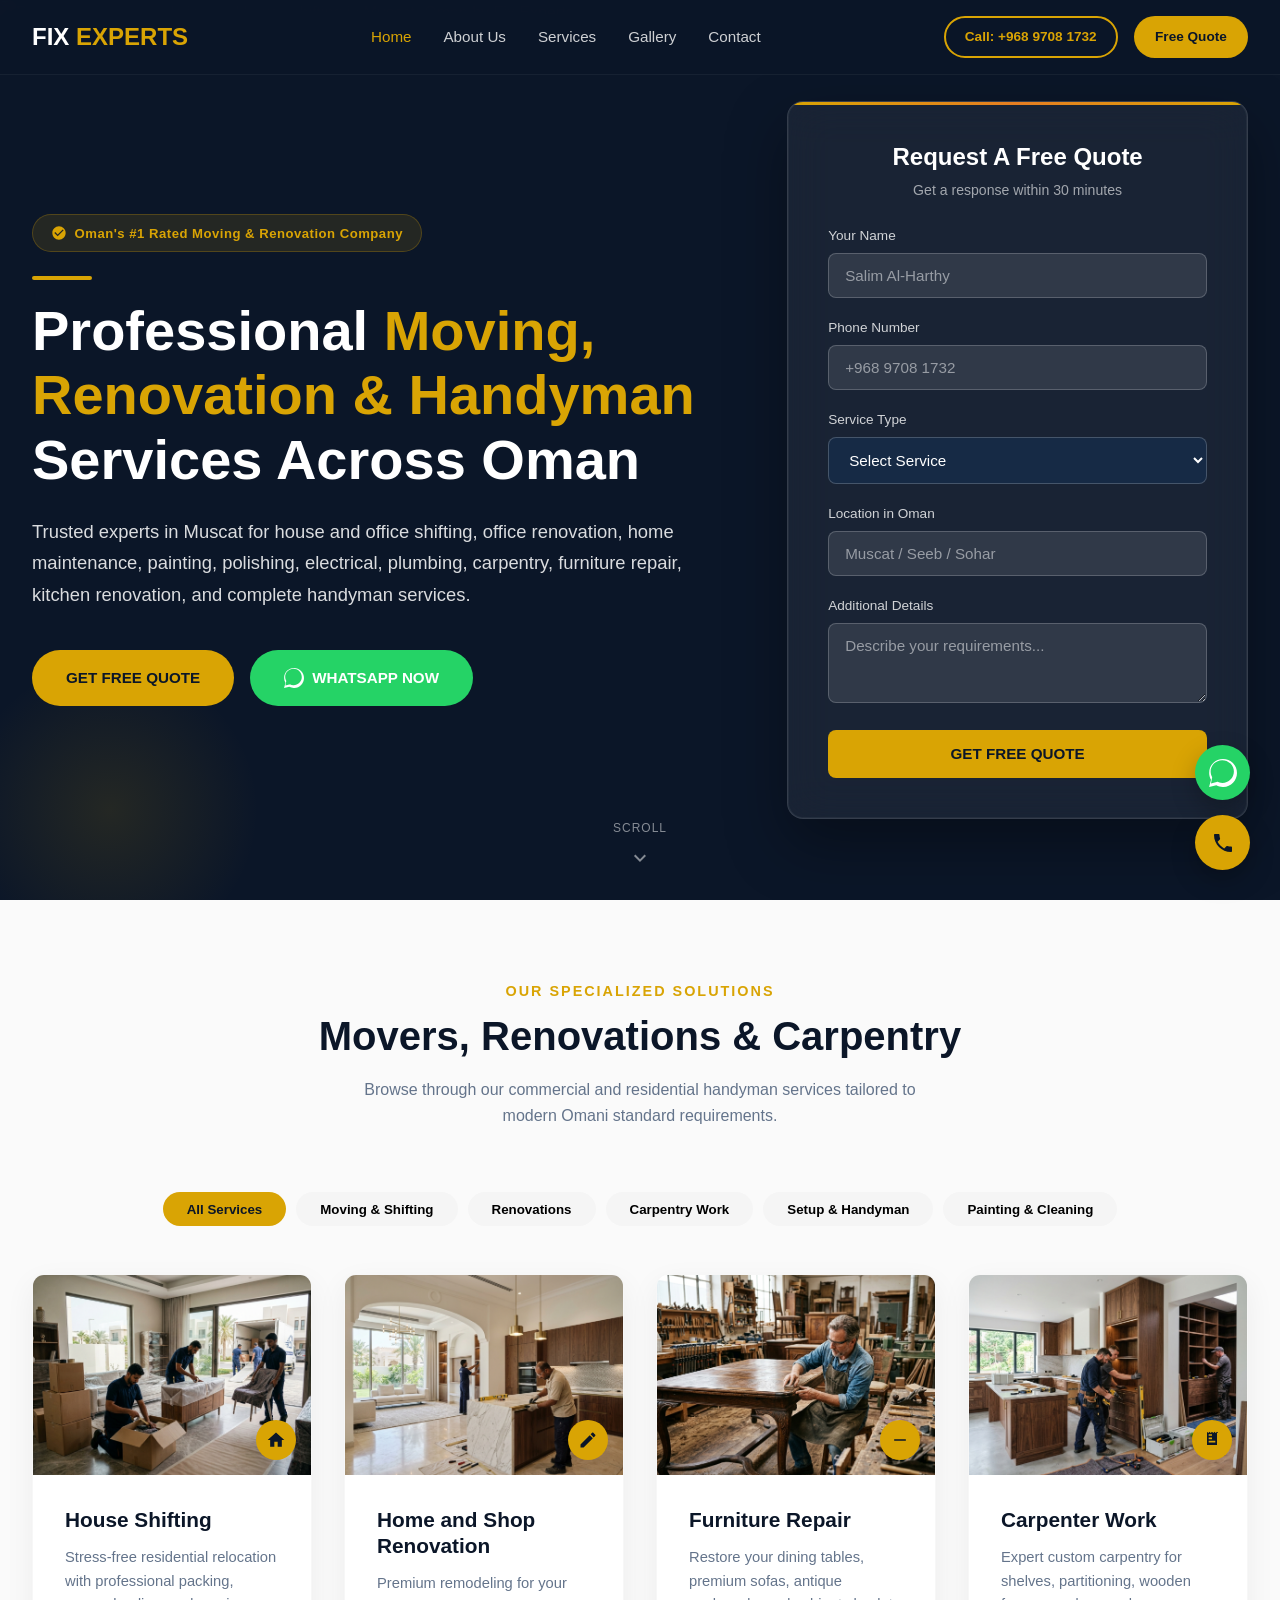
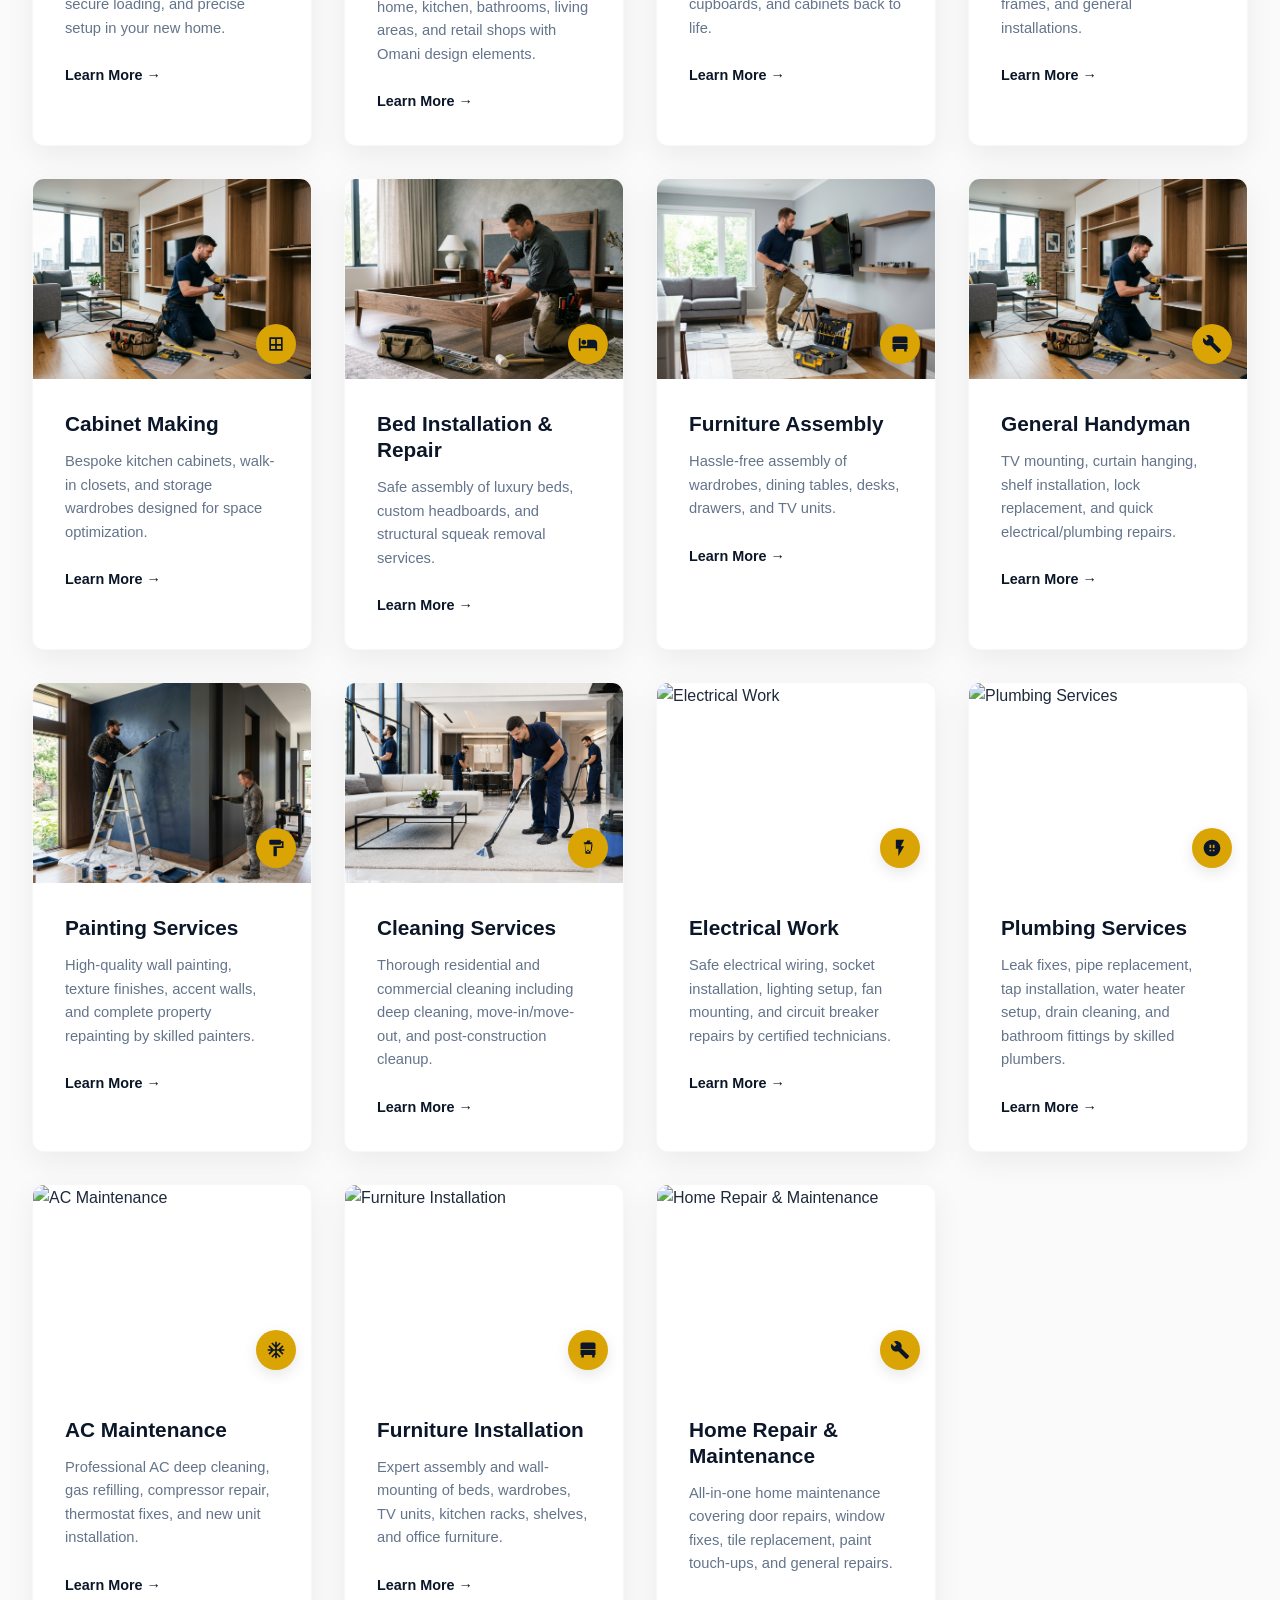
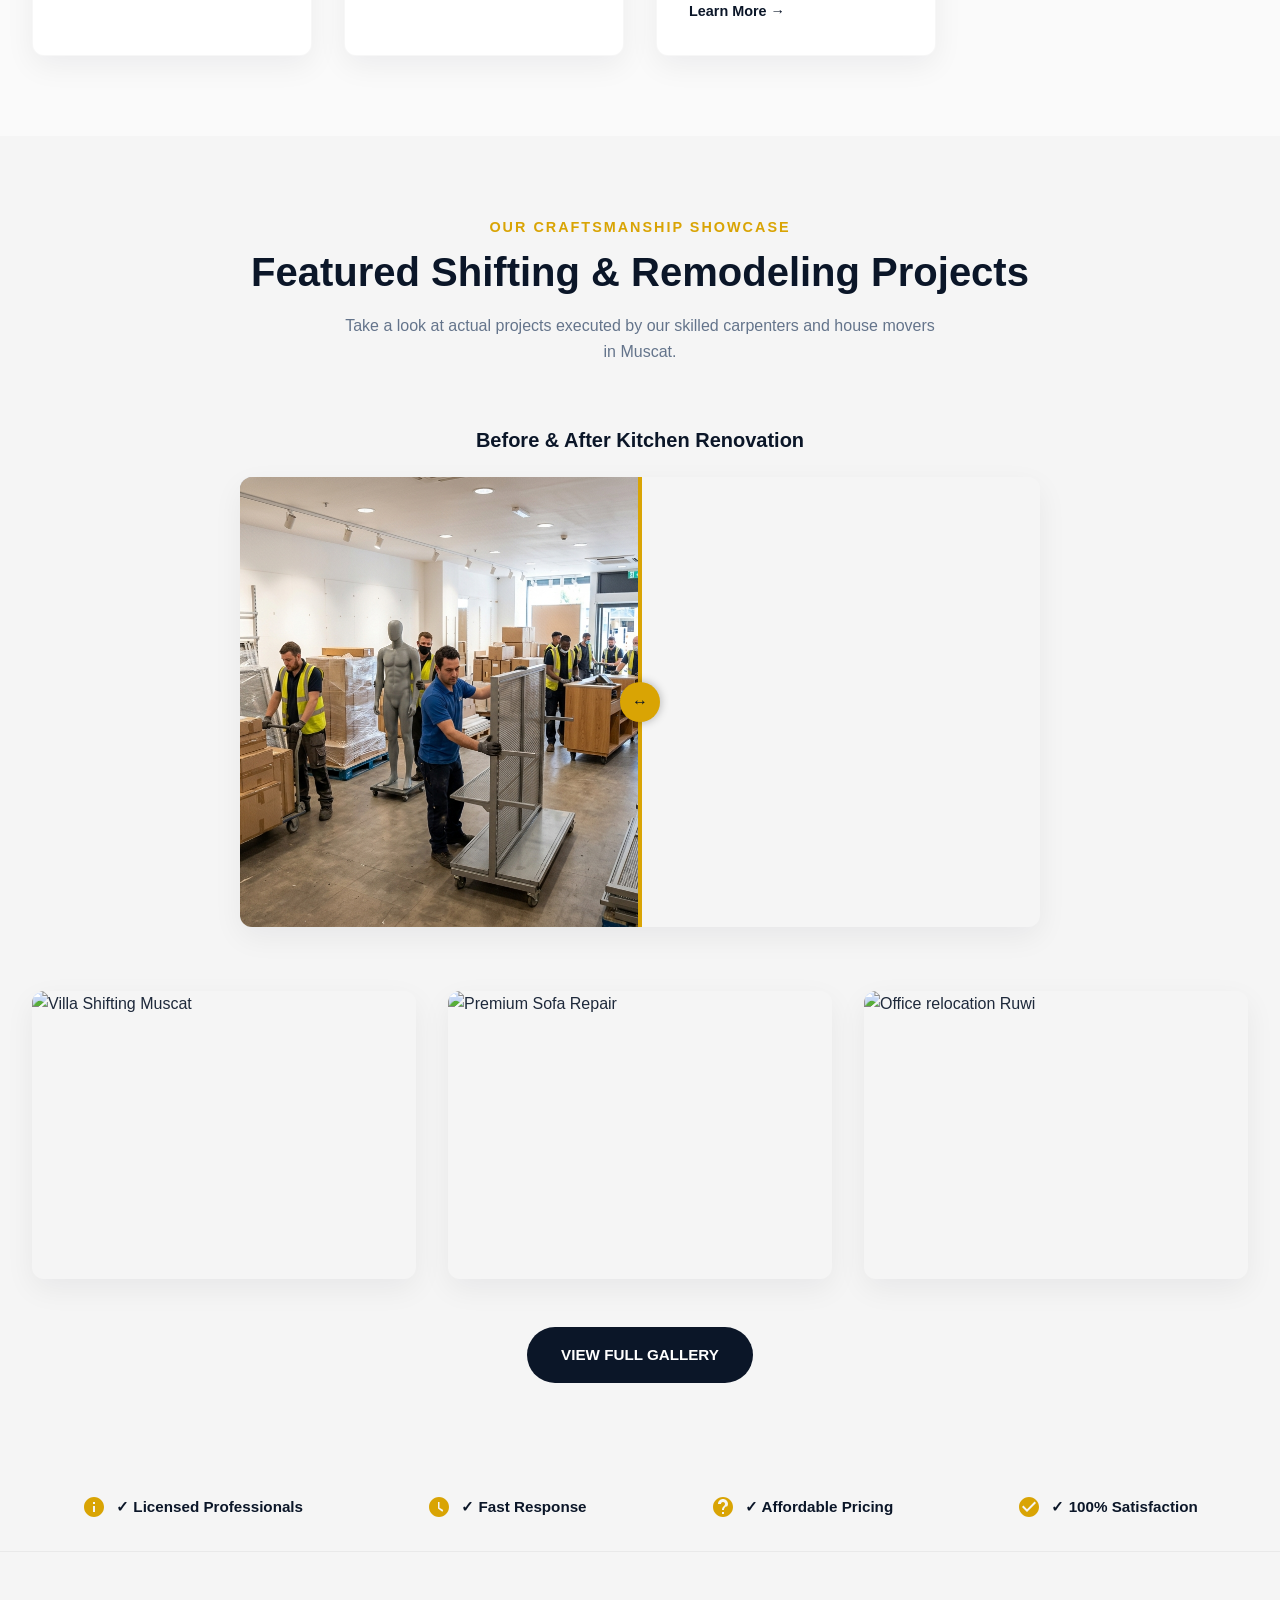
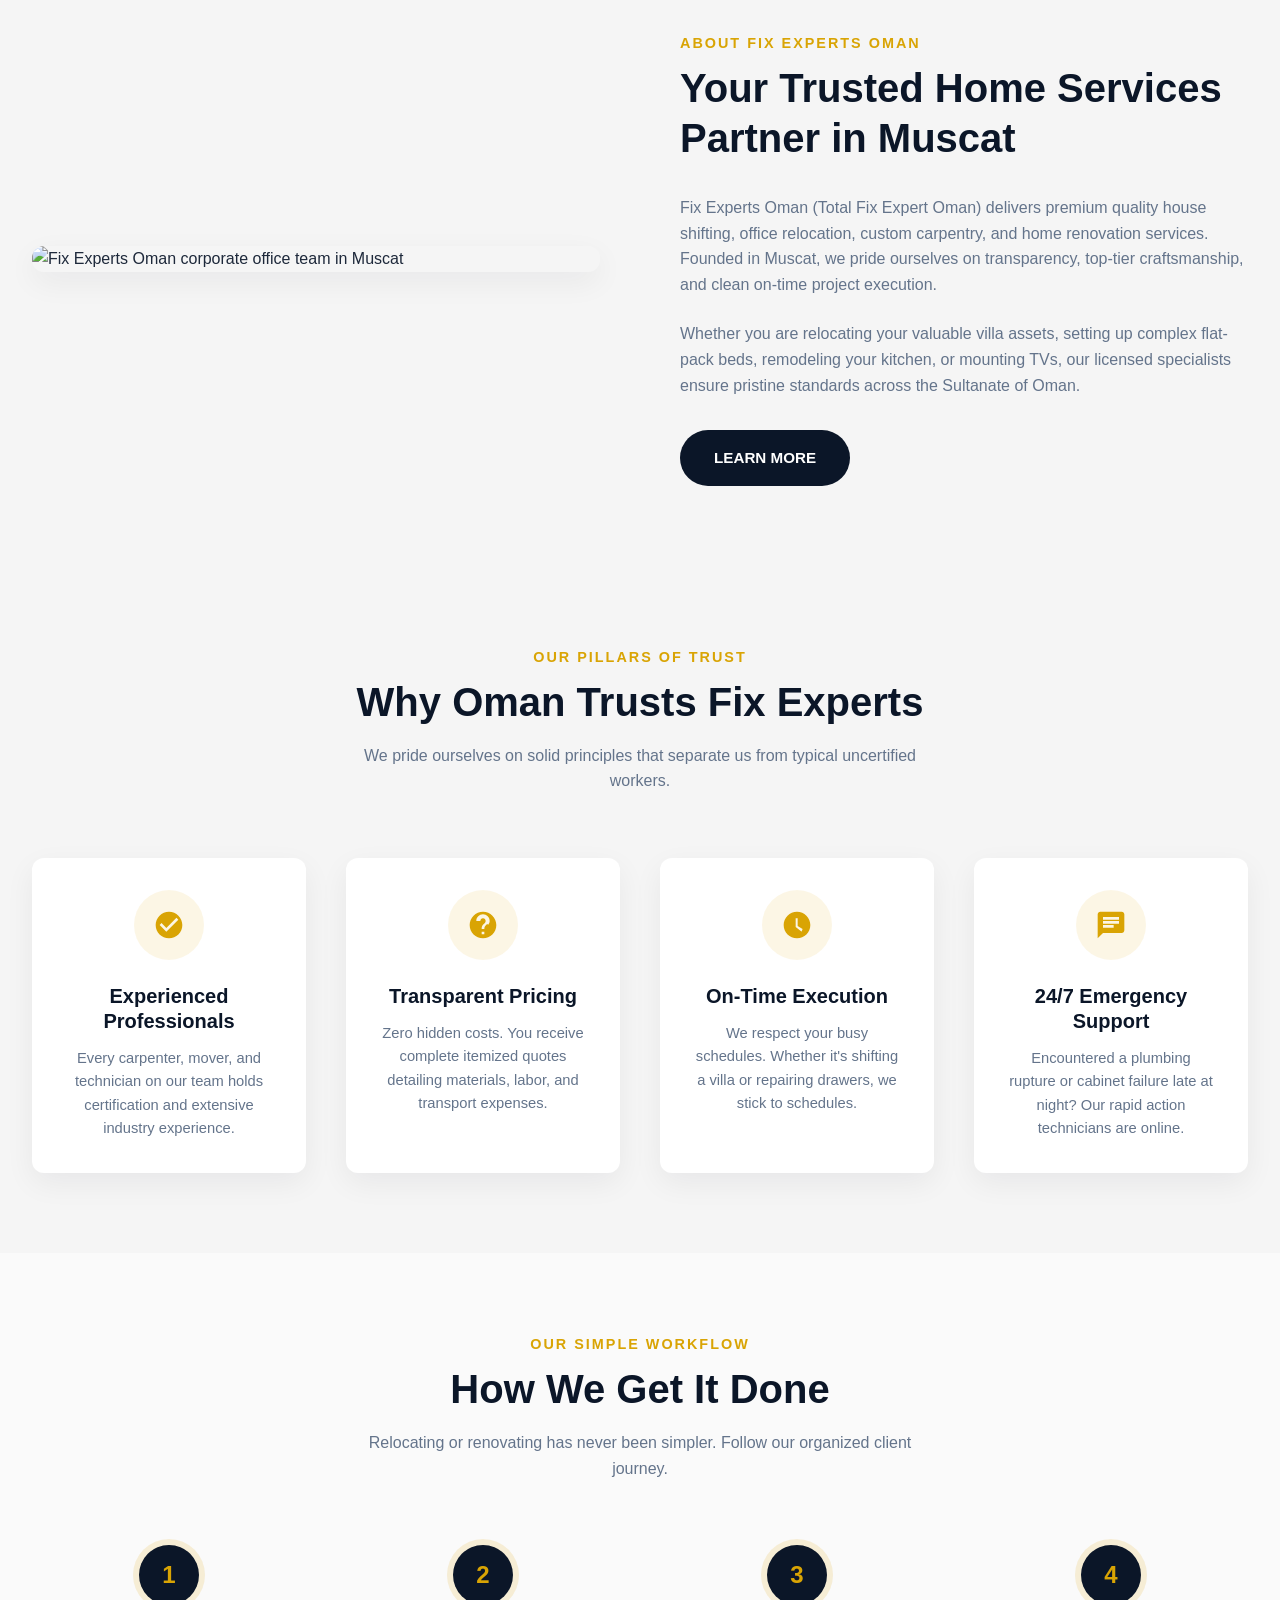
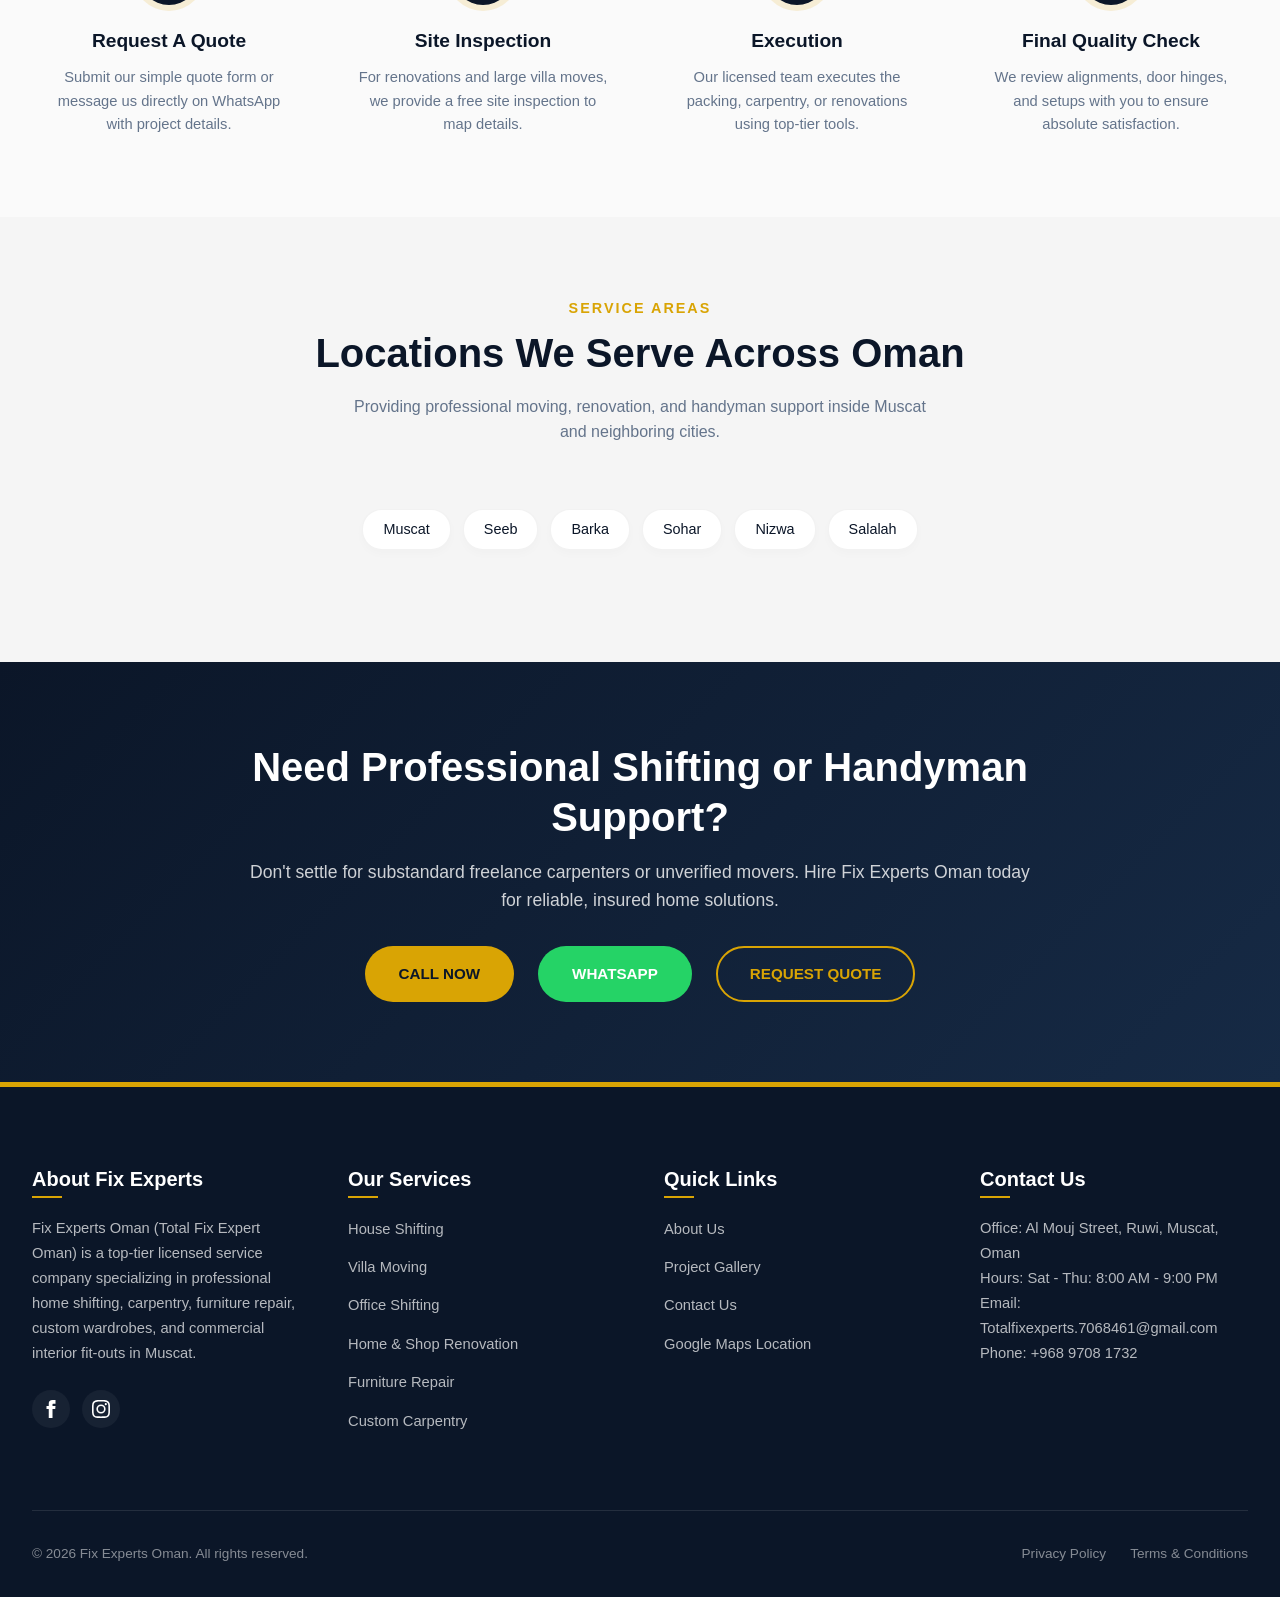
==== commit 112b93cd: "fix" ====
--- a/index.html
+++ b/index.html
@@ -155,9 +155,7 @@
       {"@type":"ListItem","position":2,"name":"Office Shifting","item":"https://www.totalfixexpertoman.com/services.html#office-shifting"},
       {"@type":"ListItem","position":3,"name":"Villa Shifting","item":"https://www.totalfixexpertoman.com/services.html#villa-shifting"},
       {"@type":"ListItem","position":4,"name":"Shop Shifting","item":"https://www.totalfixexpertoman.com/services.html#shop-shifting"},
-      {"@type":"ListItem","position":5,"name":"Home Renovation","item":"https://www.totalfixexpertoman.com/services.html#home-renovation"},
-      {"@type":"ListItem","position":6,"name":"Room Renovation","item":"https://www.totalfixexpertoman.com/services.html#room-renovation"},
-      {"@type":"ListItem","position":7,"name":"Shop Renovation","item":"https://www.totalfixexpertoman.com/services.html#shop-renovation"},
+      {"@type":"ListItem","position":5,"name":"Home and Shop Renovation","item":"https://www.totalfixexpertoman.com/services.html#home-renovation"},
       {"@type":"ListItem","position":8,"name":"Furniture Repair","item":"https://www.totalfixexpertoman.com/services.html#furniture-repair"},
       {"@type":"ListItem","position":9,"name":"Carpenter Work","item":"https://www.totalfixexpertoman.com/services.html#carpenter-work"},
       {"@type":"ListItem","position":10,"name":"Cabinet Making","item":"https://www.totalfixexpertoman.com/services.html#cabinet-making"},
@@ -277,9 +275,7 @@
                 <option value="">Select Service</option>
                 <option value="house-shifting">House / Villa Shifting</option>
                 <option value="office-shifting">Office Relocation</option>
-                <option value="home-renovation">Home Renovation</option>
-                <option value="room-renovation">Room Renovation</option>
-                <option value="shop-renovation">Shop Renovation</option>
+                <option value="home-renovation">Home and Shop Renovation</option>
                 <option value="furniture-repair">Furniture Repair</option>
                 <option value="carpenter-work">Carpentry Work</option>
                 <option value="cabinet-making">Cabinet Making</option>
@@ -623,7 +619,7 @@
           <li><a href="services.html#house-shifting">House Shifting</a></li>
           <li><a href="services.html#villa-shifting">Villa Moving</a></li>
           <li><a href="services.html#office-shifting">Office Shifting</a></li>
-          <li><a href="services.html#home-renovation">Home Renovation</a></li>
+          <li><a href="services.html#home-renovation">Home &amp; Shop Renovation</a></li>
           <li><a href="services.html#furniture-repair">Furniture Repair</a></li>
           <li><a href="services.html#carpenter-work">Custom Carpentry</a></li>
         </ul>
--- a/css/style.css
+++ b/css/style.css
@@ -1668,6 +1668,16 @@
     grid-template-columns: repeat(2, 1fr);
     gap: 1rem;
   }
+
+  /* House Shifting and Home & Shop Renovation take full width on mobile */
+  .services-grid .service-card[data-id="house-shifting"],
+  .services-grid .service-card[data-id="home-renovation"] {
+    grid-column: 1 / -1;
+  }
+  .services-grid .service-card[data-id="house-shifting"] .service-image-container,
+  .services-grid .service-card[data-id="home-renovation"] .service-image-container {
+    height: 200px;
+  }
   .service-image-container {
     height: 140px;
   }
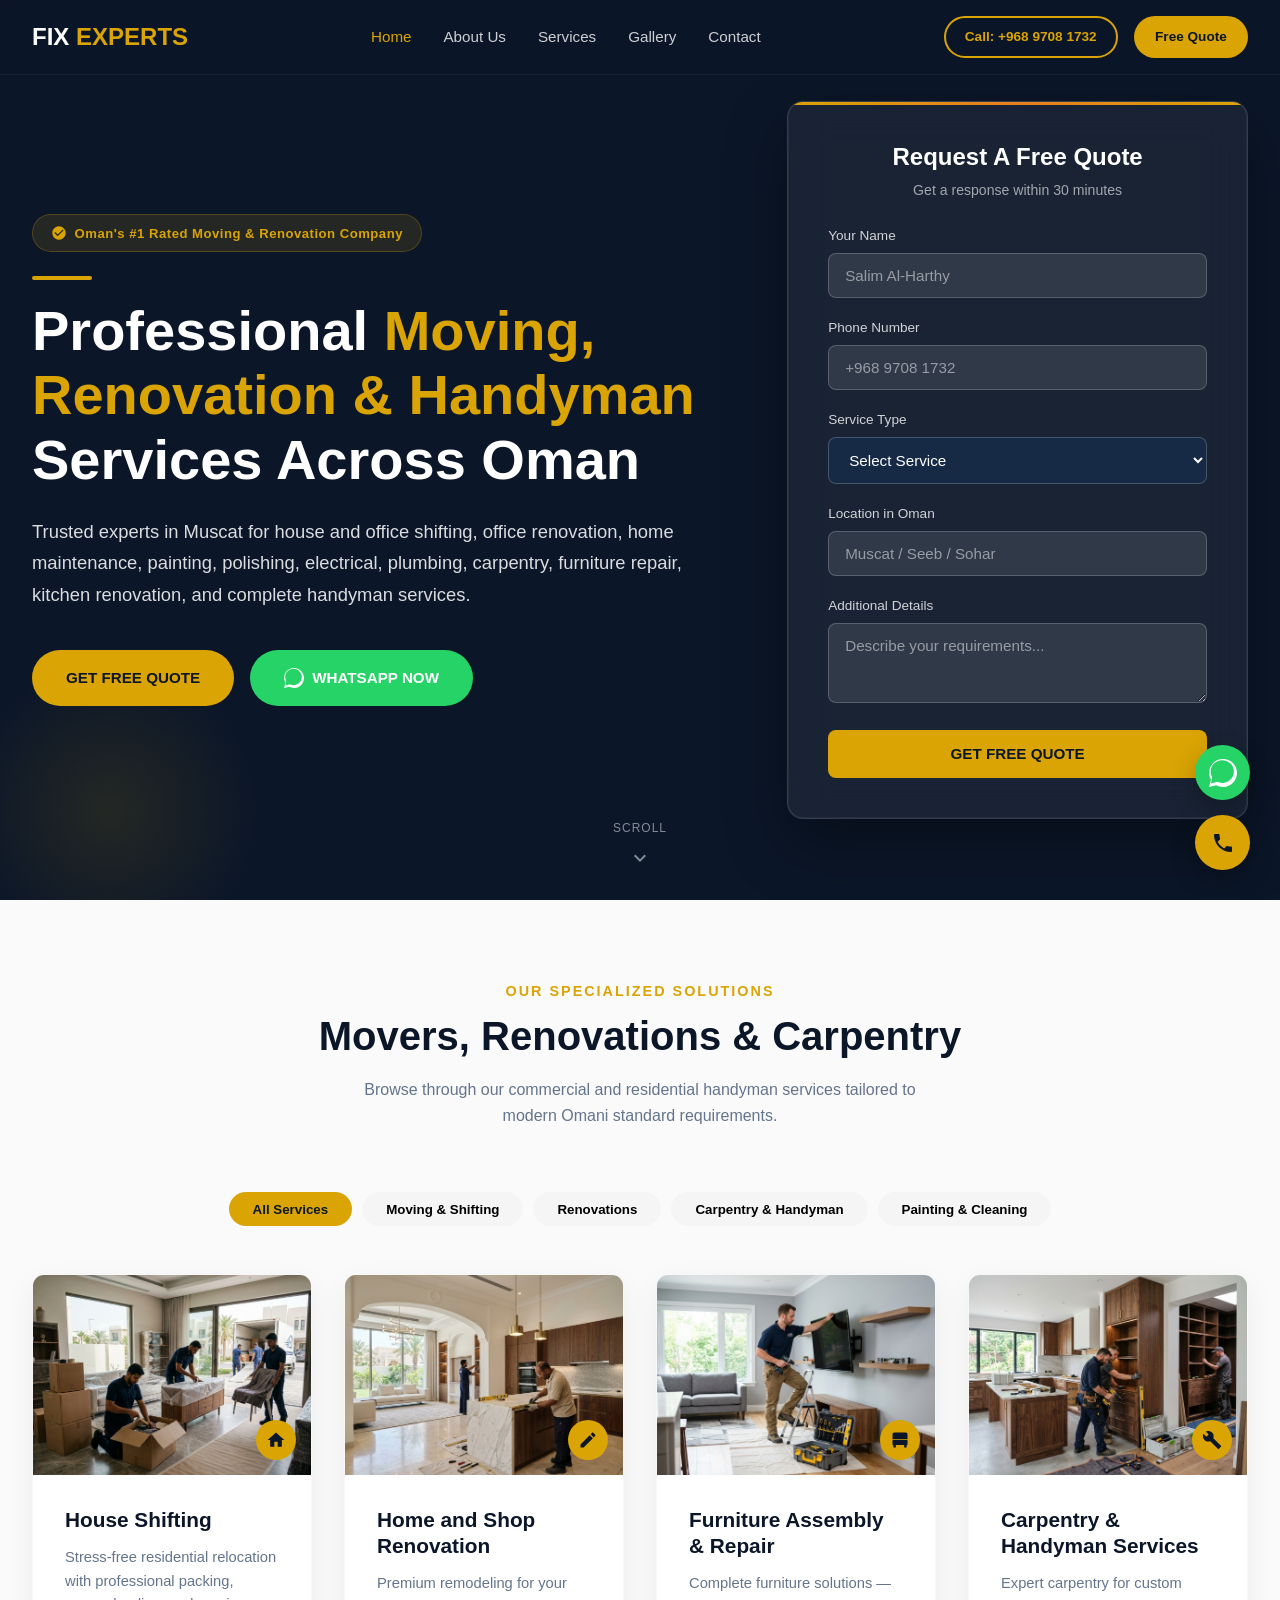
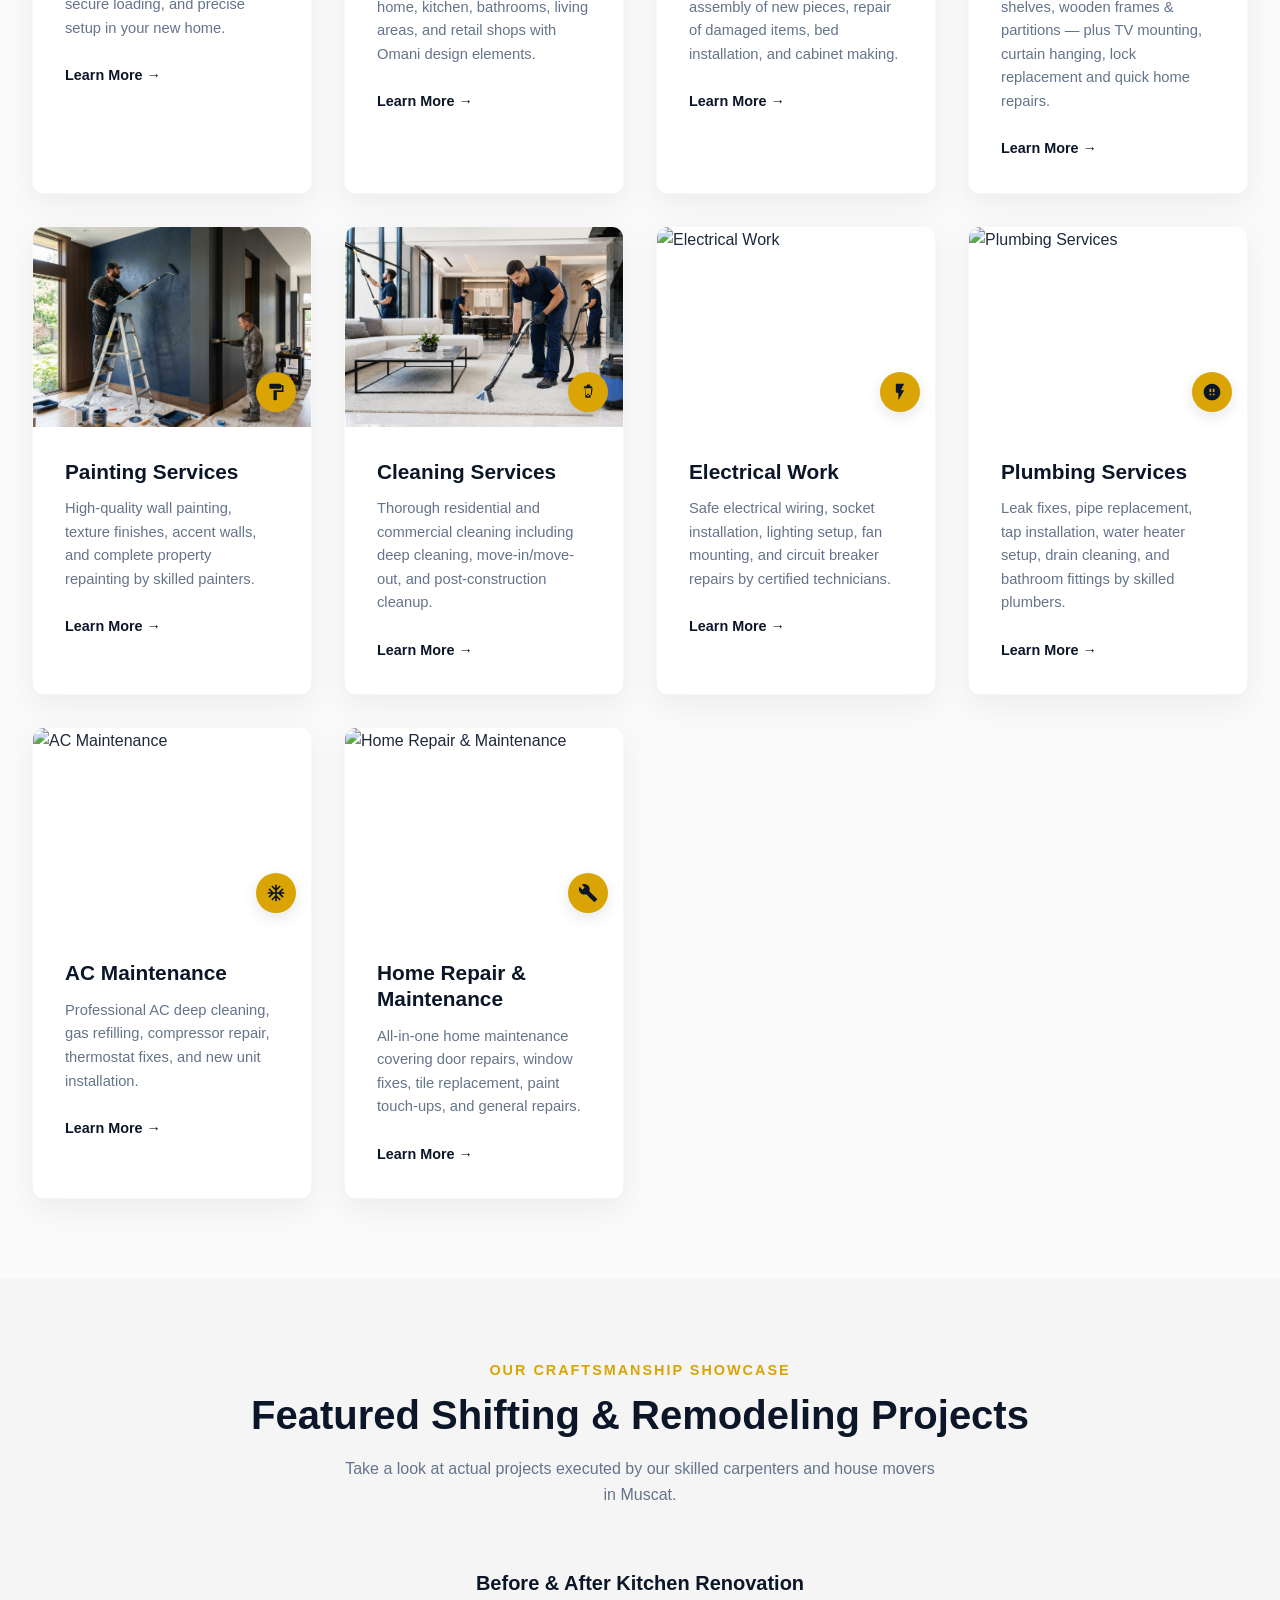
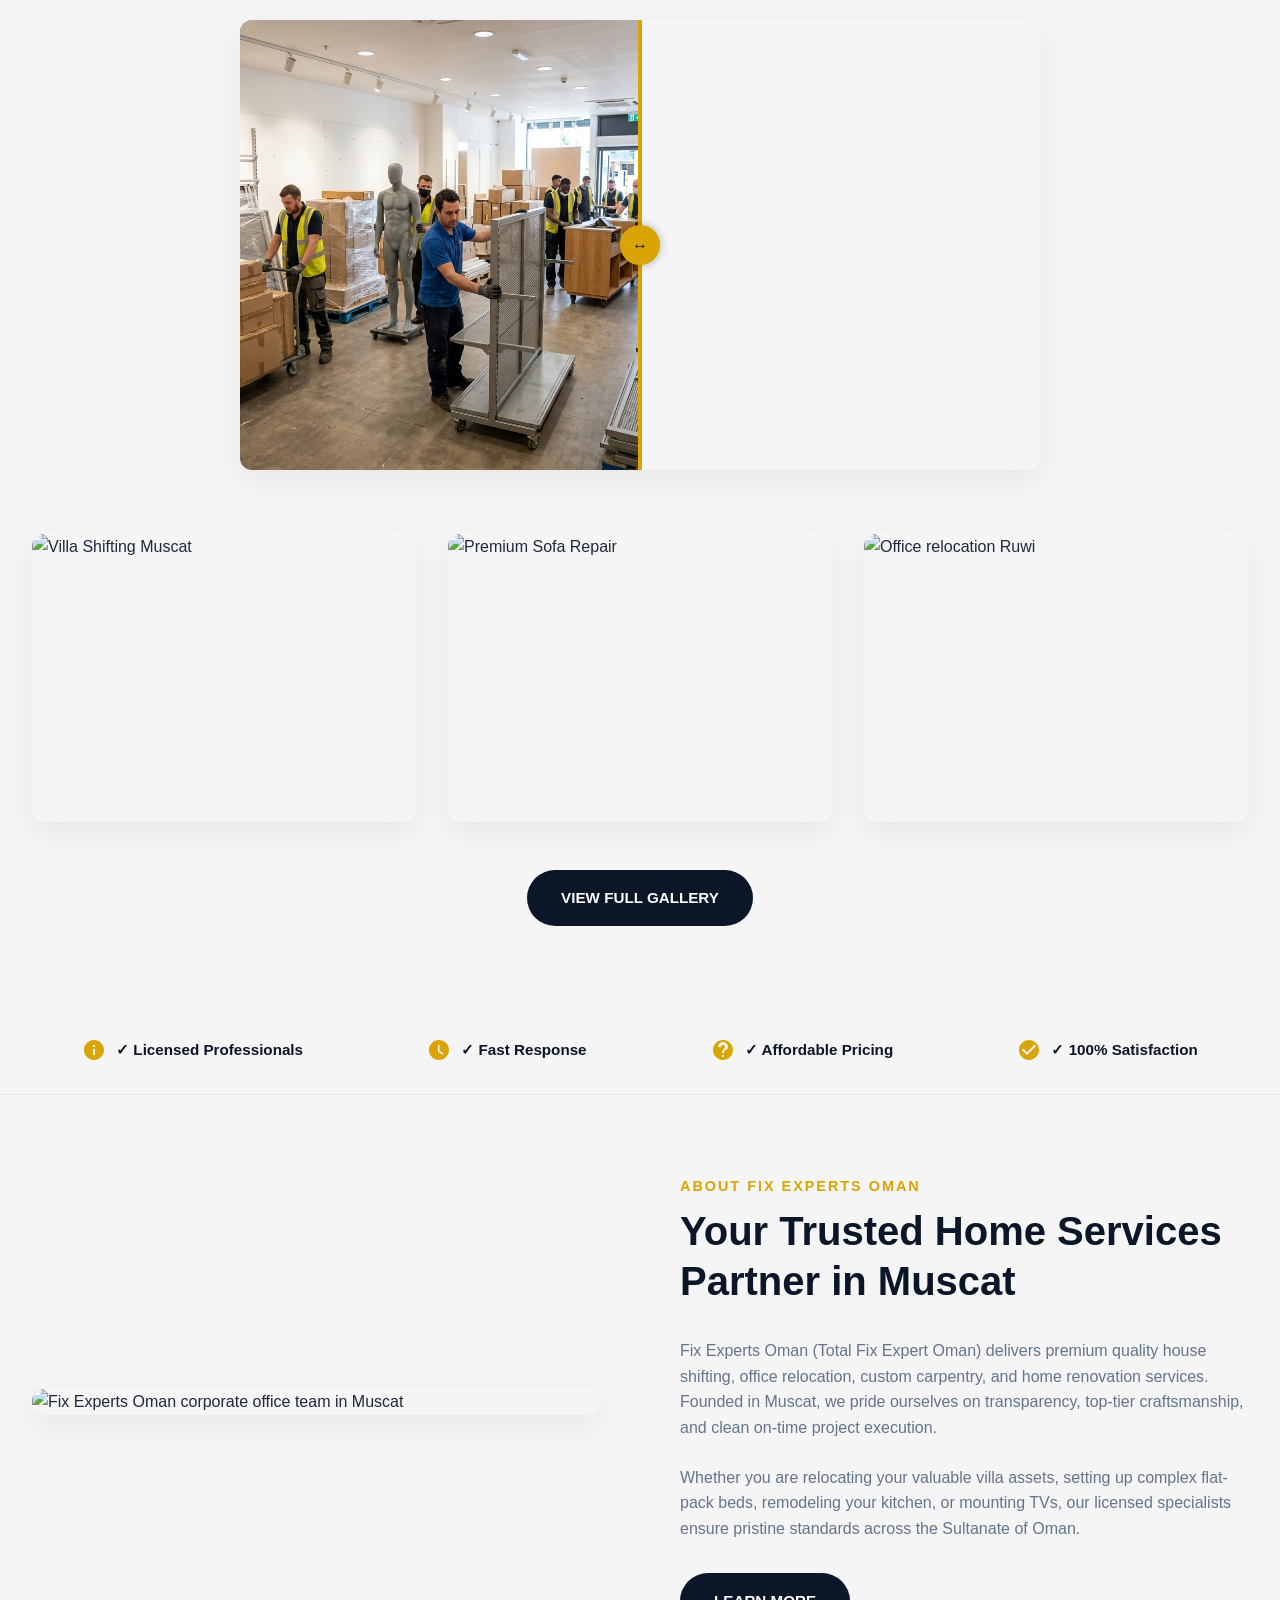
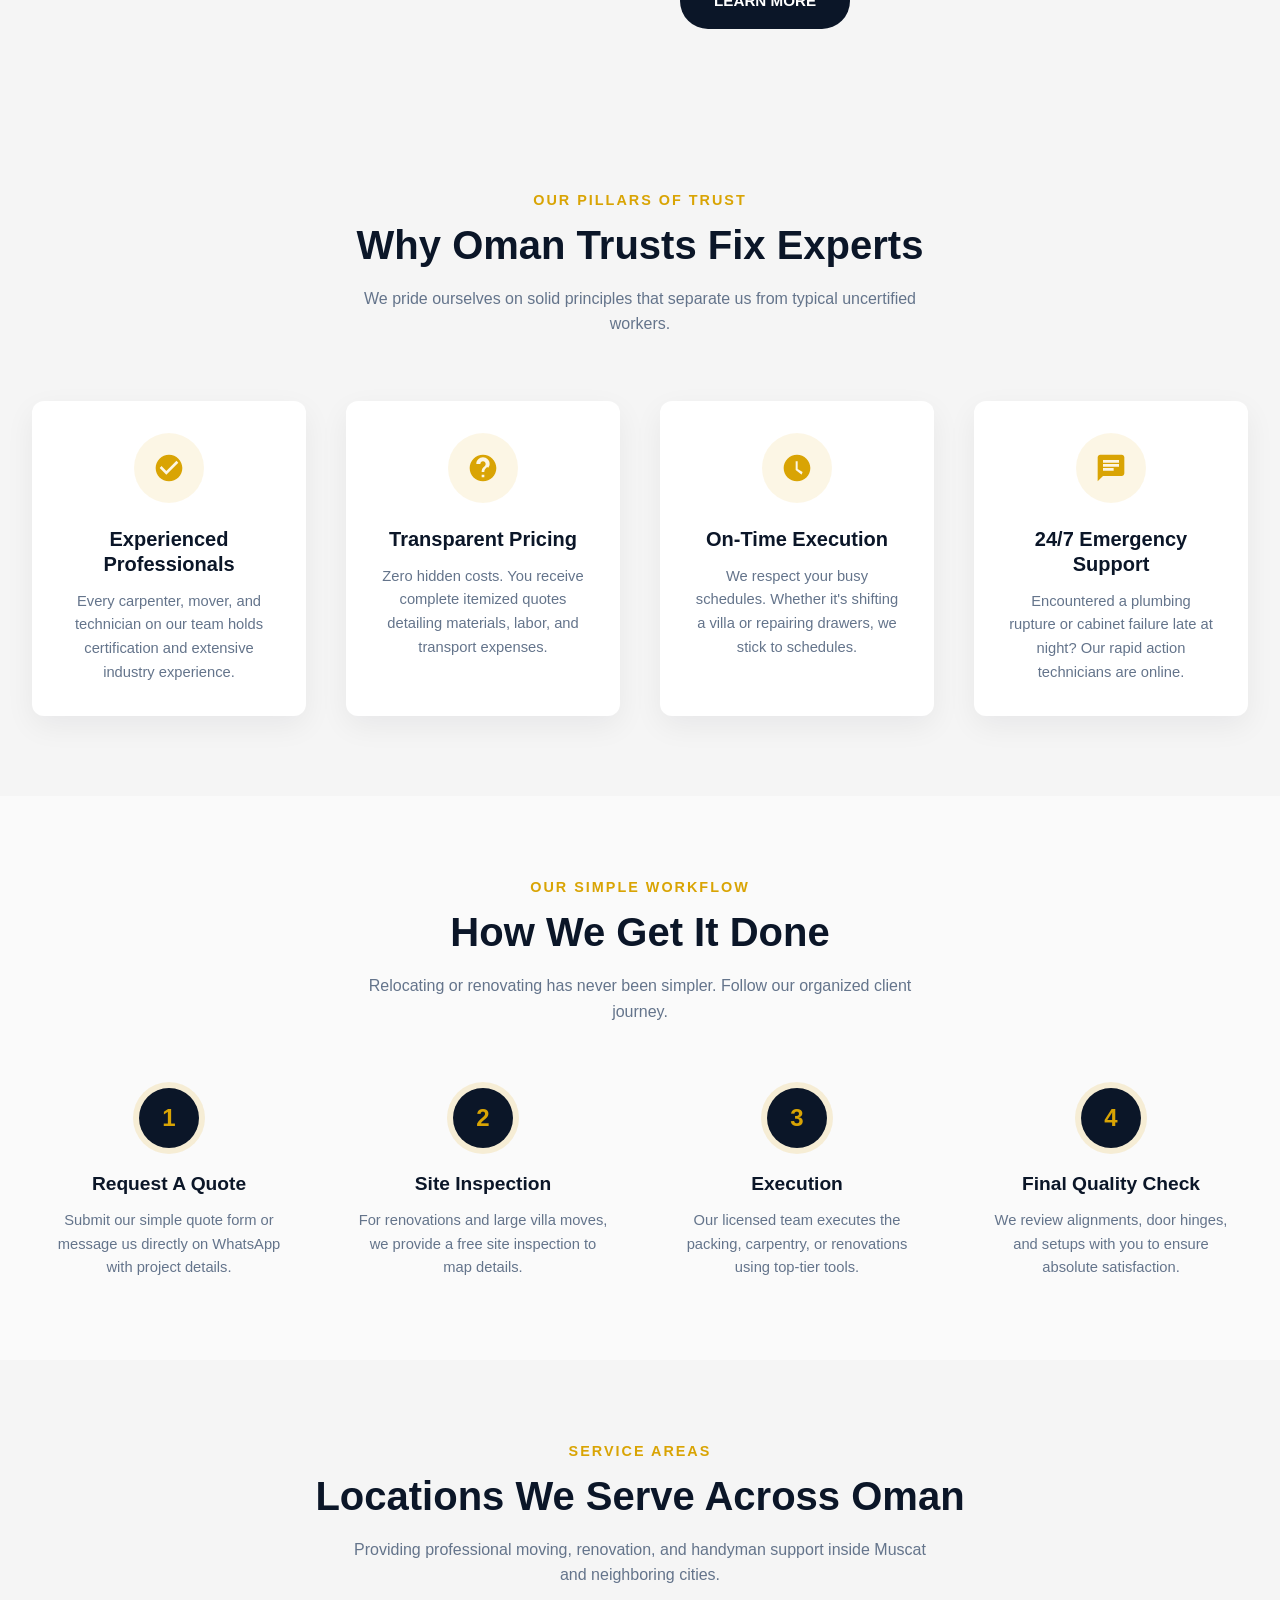
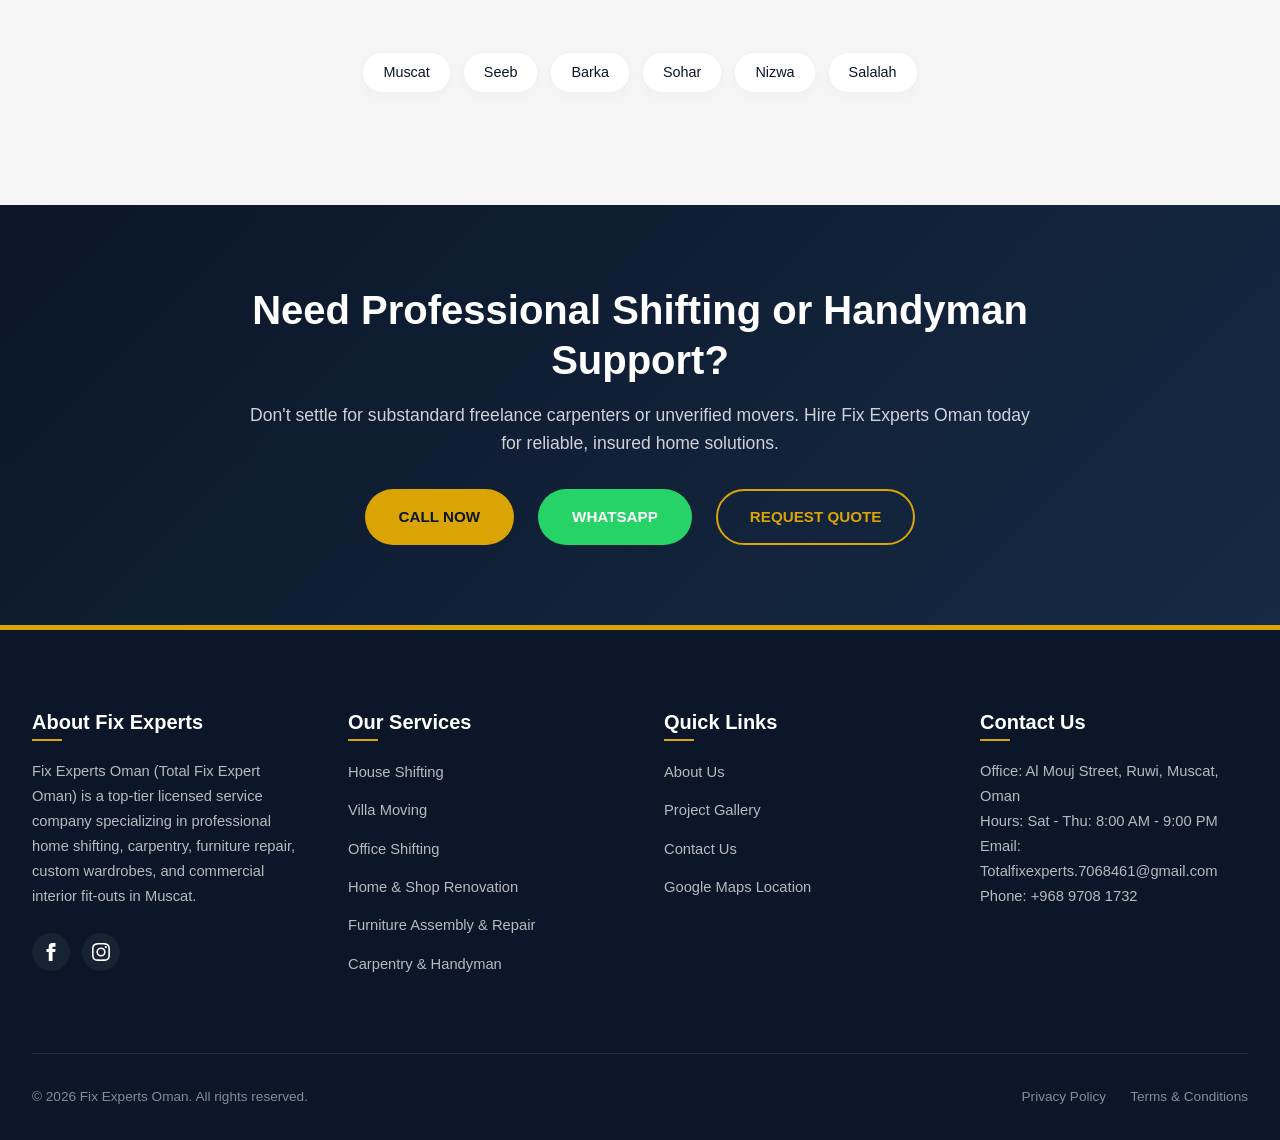
==== commit 7085df69: "fix" ====
--- a/index.html
+++ b/index.html
@@ -14,7 +14,7 @@
   <meta http-equiv="X-Frame-Options" content="SAMEORIGIN">
   <meta http-equiv="X-XSS-Protection" content="1; mode=block">
   <meta http-equiv="Content-Security-Policy"
-    content="default-src 'self'; script-src 'self' 'unsafe-inline'; style-src 'self' 'unsafe-inline' https://fonts.googleapis.com; font-src 'self' https://fonts.gstatic.com; img-src 'self' https://images.unsplash.com https://images.pexels.com https://upload.wikimedia.org data:; frame-src https://www.google.com; connect-src 'self';">
+    content="default-src 'self'; script-src 'self' 'unsafe-inline'; style-src 'self' 'unsafe-inline' https://fonts.googleapis.com; font-src 'self' https://fonts.gstatic.com; img-src 'self' https://images.unsplash.com https://images.pexels.com https://upload.wikimedia.org data:; frame-src https://www.google.com; connect-src 'self' https://formspree.io;">
 
   <!-- Preload hero image for LCP performance -->
   <link rel="preload" as="image"
@@ -149,26 +149,21 @@
     "@type": "ItemList",
     "name": "Fix Experts Oman Services",
     "description": "Professional moving, renovation, carpentry, electrical, plumbing, AC maintenance and handyman services in Muscat, Oman",
-    "numberOfItems": 20,
+    "numberOfItems": 13,
     "itemListElement": [
       {"@type":"ListItem","position":1,"name":"House Shifting","item":"https://www.totalfixexpertoman.com/services.html#house-shifting"},
       {"@type":"ListItem","position":2,"name":"Office Shifting","item":"https://www.totalfixexpertoman.com/services.html#office-shifting"},
       {"@type":"ListItem","position":3,"name":"Villa Shifting","item":"https://www.totalfixexpertoman.com/services.html#villa-shifting"},
       {"@type":"ListItem","position":4,"name":"Shop Shifting","item":"https://www.totalfixexpertoman.com/services.html#shop-shifting"},
       {"@type":"ListItem","position":5,"name":"Home and Shop Renovation","item":"https://www.totalfixexpertoman.com/services.html#home-renovation"},
-      {"@type":"ListItem","position":8,"name":"Furniture Repair","item":"https://www.totalfixexpertoman.com/services.html#furniture-repair"},
-      {"@type":"ListItem","position":9,"name":"Carpenter Work","item":"https://www.totalfixexpertoman.com/services.html#carpenter-work"},
-      {"@type":"ListItem","position":10,"name":"Cabinet Making","item":"https://www.totalfixexpertoman.com/services.html#cabinet-making"},
-      {"@type":"ListItem","position":11,"name":"Bed Installation","item":"https://www.totalfixexpertoman.com/services.html#bed-installation"},
-      {"@type":"ListItem","position":12,"name":"Furniture Assembly","item":"https://www.totalfixexpertoman.com/services.html#furniture-assembly"},
-      {"@type":"ListItem","position":13,"name":"Handyman Services","item":"https://www.totalfixexpertoman.com/services.html#handyman-services"},
-      {"@type":"ListItem","position":14,"name":"Painting Service","item":"https://www.totalfixexpertoman.com/services.html#painting"},
-      {"@type":"ListItem","position":15,"name":"Cleaning Services","item":"https://www.totalfixexpertoman.com/services.html#cleaning"},
-      {"@type":"ListItem","position":16,"name":"Electrical Work","item":"https://www.totalfixexpertoman.com/services.html#electrical-work"},
-      {"@type":"ListItem","position":17,"name":"Plumbing Services","item":"https://www.totalfixexpertoman.com/services.html#plumbing-services"},
-      {"@type":"ListItem","position":18,"name":"AC Maintenance","item":"https://www.totalfixexpertoman.com/services.html#ac-maintenance"},
-      {"@type":"ListItem","position":19,"name":"Furniture Installation","item":"https://www.totalfixexpertoman.com/services.html#furniture-installation"},
-      {"@type":"ListItem","position":20,"name":"Home Repair & Maintenance","item":"https://www.totalfixexpertoman.com/services.html#home-repair"}
+      {"@type":"ListItem","position":6,"name":"Furniture Assembly & Repair","item":"https://www.totalfixexpertoman.com/services.html#furniture-assembly-repair"},
+      {"@type":"ListItem","position":7,"name":"Carpentry & Handyman Services","item":"https://www.totalfixexpertoman.com/services.html#carpentry-handyman"},
+      {"@type":"ListItem","position":8,"name":"Painting Service","item":"https://www.totalfixexpertoman.com/services.html#painting"},
+      {"@type":"ListItem","position":9,"name":"Cleaning Services","item":"https://www.totalfixexpertoman.com/services.html#cleaning"},
+      {"@type":"ListItem","position":10,"name":"Electrical Work","item":"https://www.totalfixexpertoman.com/services.html#electrical-work"},
+      {"@type":"ListItem","position":11,"name":"Plumbing Services","item":"https://www.totalfixexpertoman.com/services.html#plumbing-services"},
+      {"@type":"ListItem","position":12,"name":"AC Maintenance","item":"https://www.totalfixexpertoman.com/services.html#ac-maintenance"},
+      {"@type":"ListItem","position":13,"name":"Home Repair & Maintenance","item":"https://www.totalfixexpertoman.com/services.html#home-repair"}
     ]
   }
   </script>
@@ -252,7 +247,7 @@
         <div class="hero-form-card" id="quote-form">
           <h3>Request A Free Quote</h3>
           <p class="hero-form-subtitle">Get a response within 30 minutes</p>
-          <form action="https://formspree.io/f/YOUR_FORM_ID" method="POST">
+          <form action="https://formspree.io/f/mrewjndw" method="POST">
             <!-- Honeypot field for spam protection -->
             <div class="hp-field" aria-hidden="true">
               <label for="website">Website</label>
@@ -276,13 +271,8 @@
                 <option value="house-shifting">House / Villa Shifting</option>
                 <option value="office-shifting">Office Relocation</option>
                 <option value="home-renovation">Home and Shop Renovation</option>
-                <option value="furniture-repair">Furniture Repair</option>
-                <option value="carpenter-work">Carpentry Work</option>
-                <option value="cabinet-making">Cabinet Making</option>
-                <option value="bed-installation">Bed Installation</option>
-                <option value="furniture-assembly">Furniture Assembly</option>
-                <option value="furniture-installation">Furniture Installation</option>
-                <option value="handyman-services">General Handyman</option>
+                <option value="furniture-assembly-repair">Furniture Assembly &amp; Repair</option>
+                <option value="carpentry-handyman">Carpentry &amp; Handyman Services</option>
                 <option value="electrical-work">Electrical Work</option>
                 <option value="plumbing-services">Plumbing Services</option>
                 <option value="ac-maintenance">AC Maintenance</option>
@@ -334,8 +324,7 @@
         <button class="filter-btn active" data-filter="all">All Services</button>
         <button class="filter-btn" data-filter="moving">Moving & Shifting</button>
         <button class="filter-btn" data-filter="renovation">Renovations</button>
-        <button class="filter-btn" data-filter="carpentry">Carpentry Work</button>
-        <button class="filter-btn" data-filter="installation">Setup & Handyman</button>
+        <button class="filter-btn" data-filter="carpentry">Carpentry &amp; Handyman</button>
         <button class="filter-btn" data-filter="painting">Painting & Cleaning</button>
       </div>
 
@@ -620,8 +609,8 @@
           <li><a href="services.html#villa-shifting">Villa Moving</a></li>
           <li><a href="services.html#office-shifting">Office Shifting</a></li>
           <li><a href="services.html#home-renovation">Home &amp; Shop Renovation</a></li>
-          <li><a href="services.html#furniture-repair">Furniture Repair</a></li>
-          <li><a href="services.html#carpenter-work">Custom Carpentry</a></li>
+          <li><a href="services.html#furniture-assembly-repair">Furniture Assembly &amp; Repair</a></li>
+          <li><a href="services.html#carpentry-handyman">Carpentry &amp; Handyman</a></li>
         </ul>
       </div>
       <div class="footer-column">
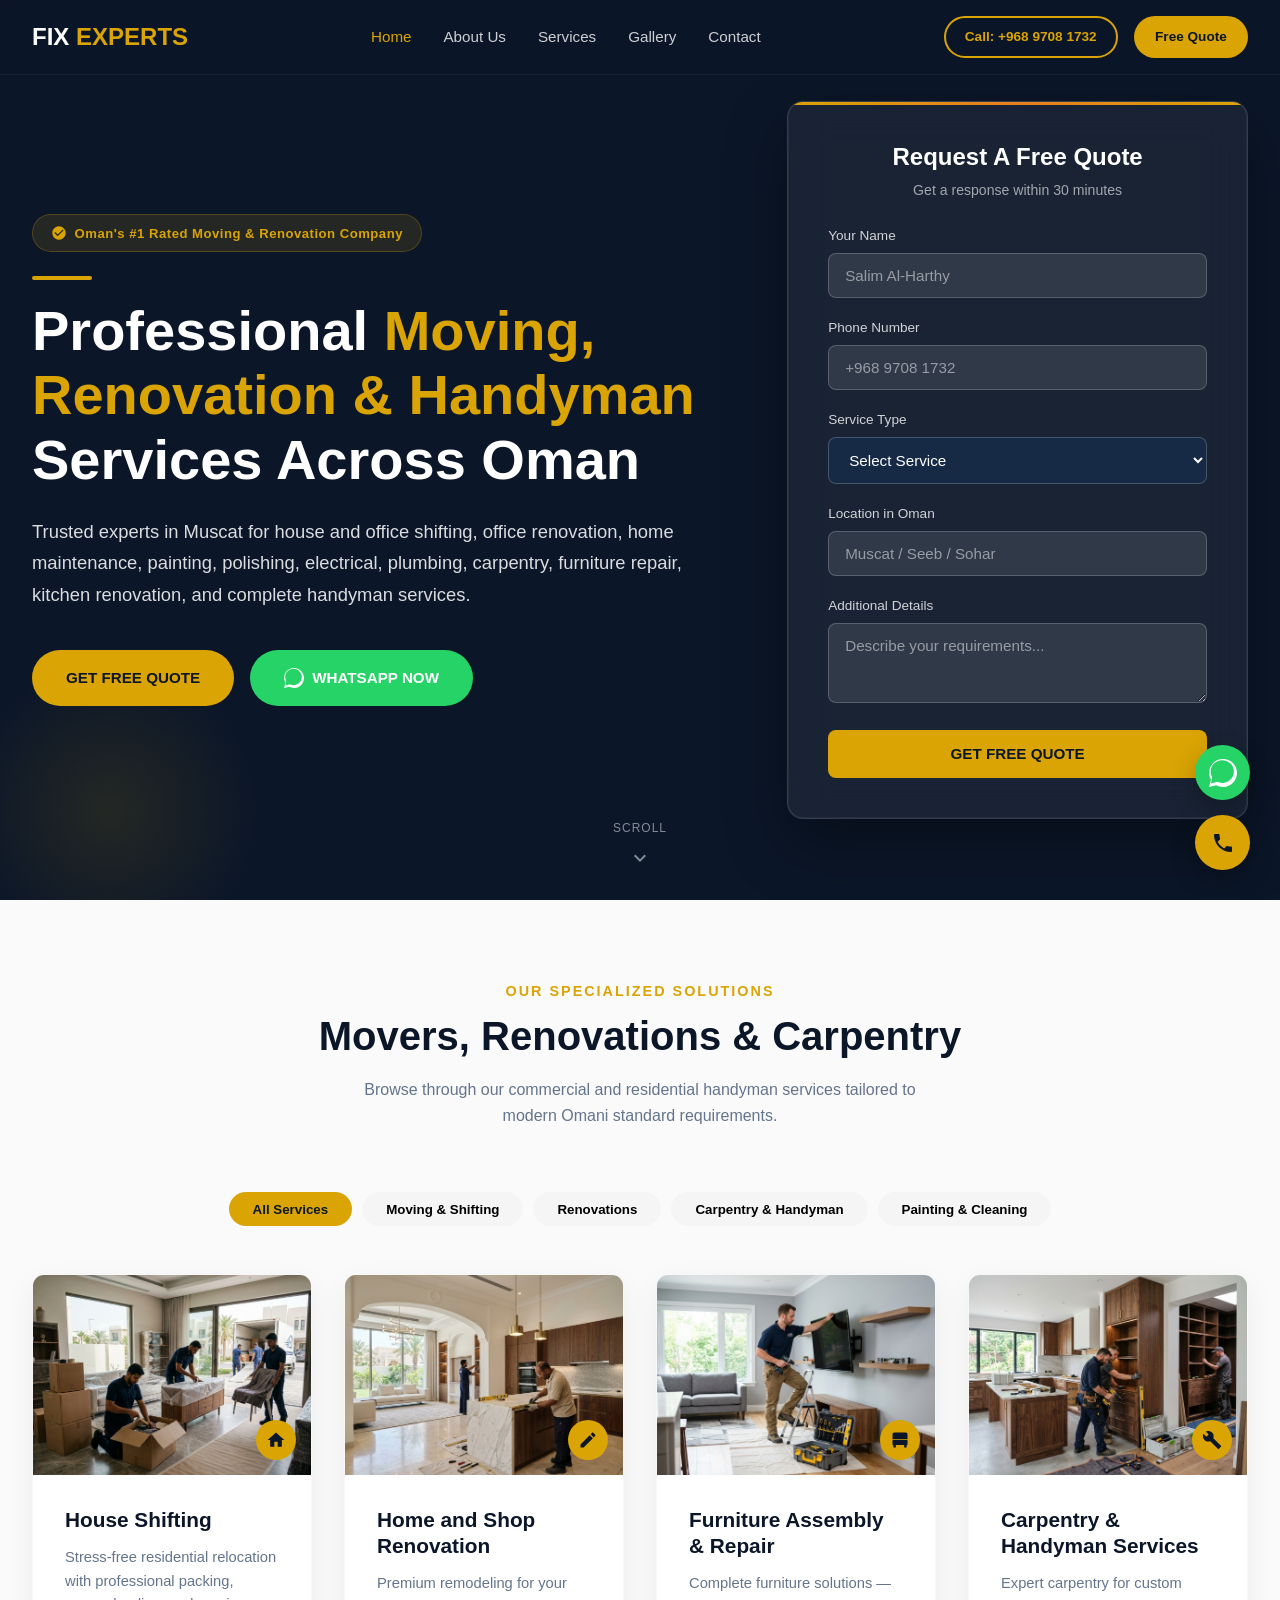
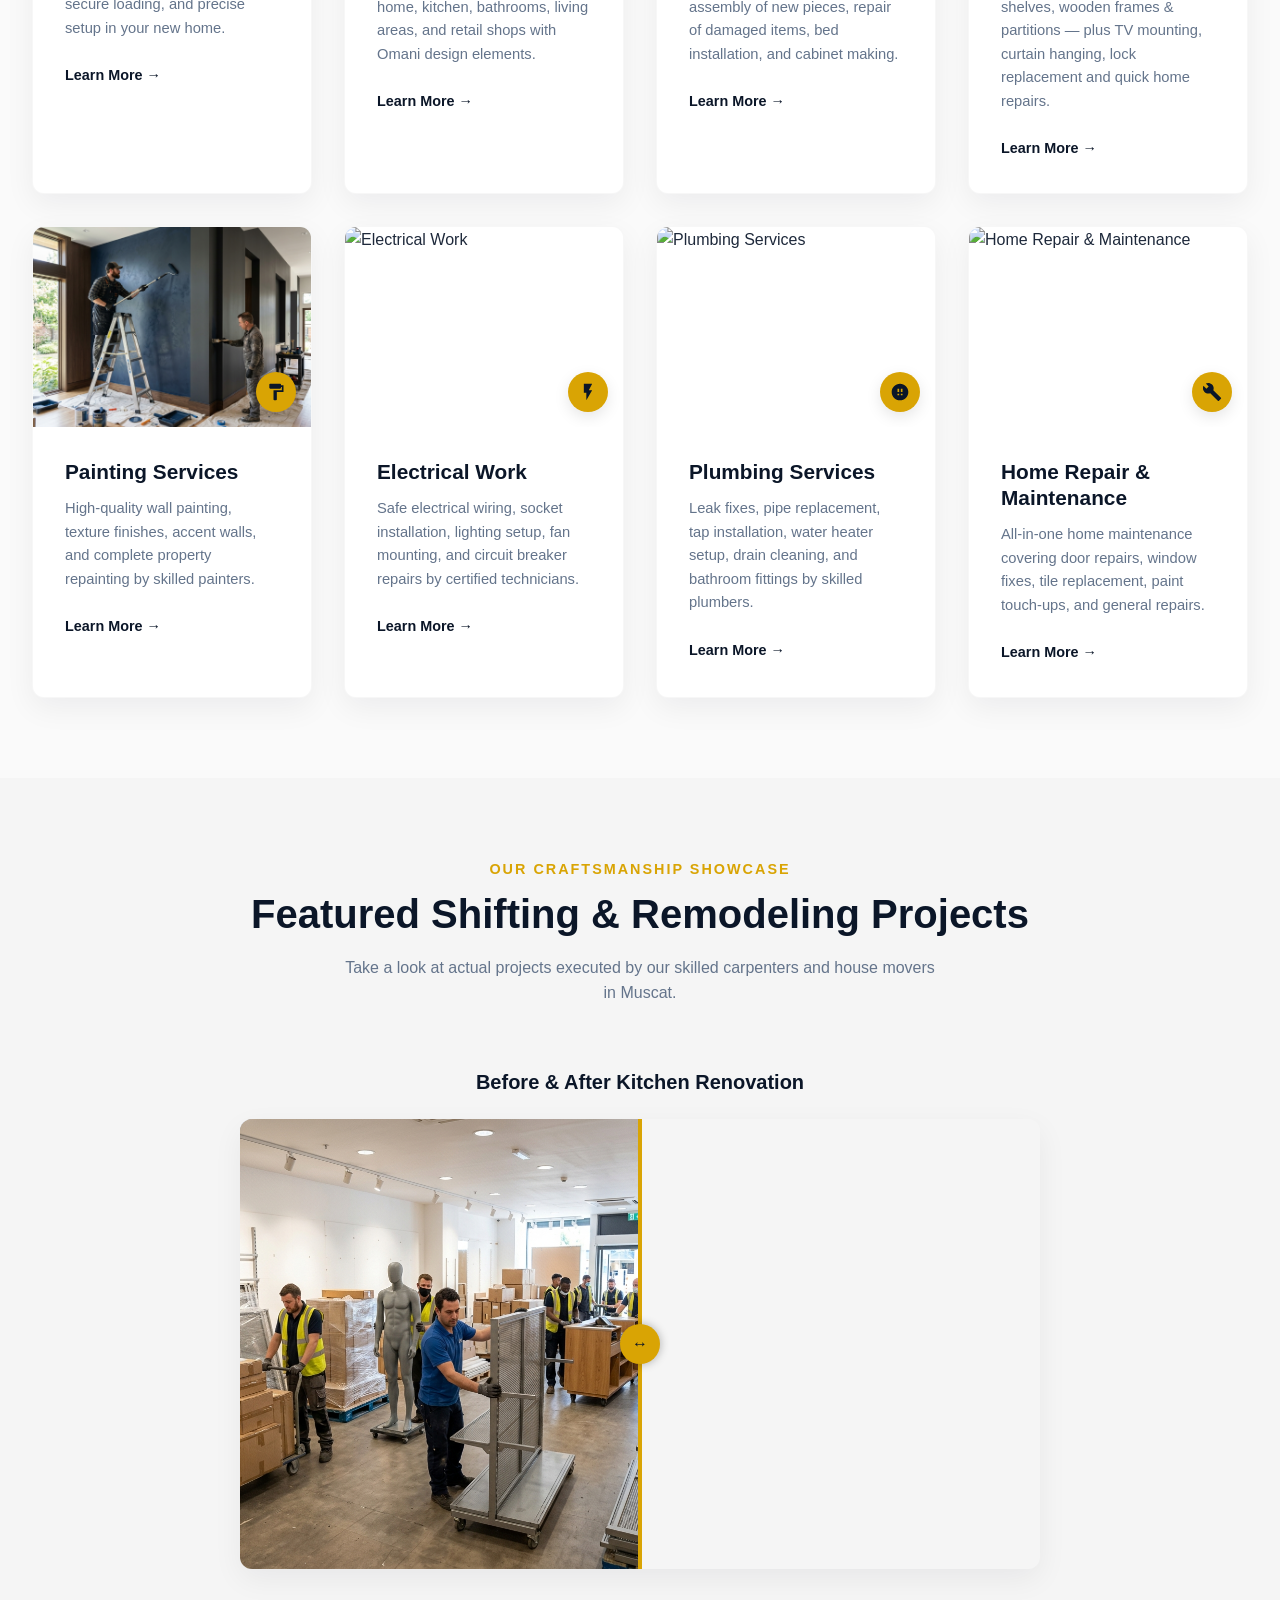
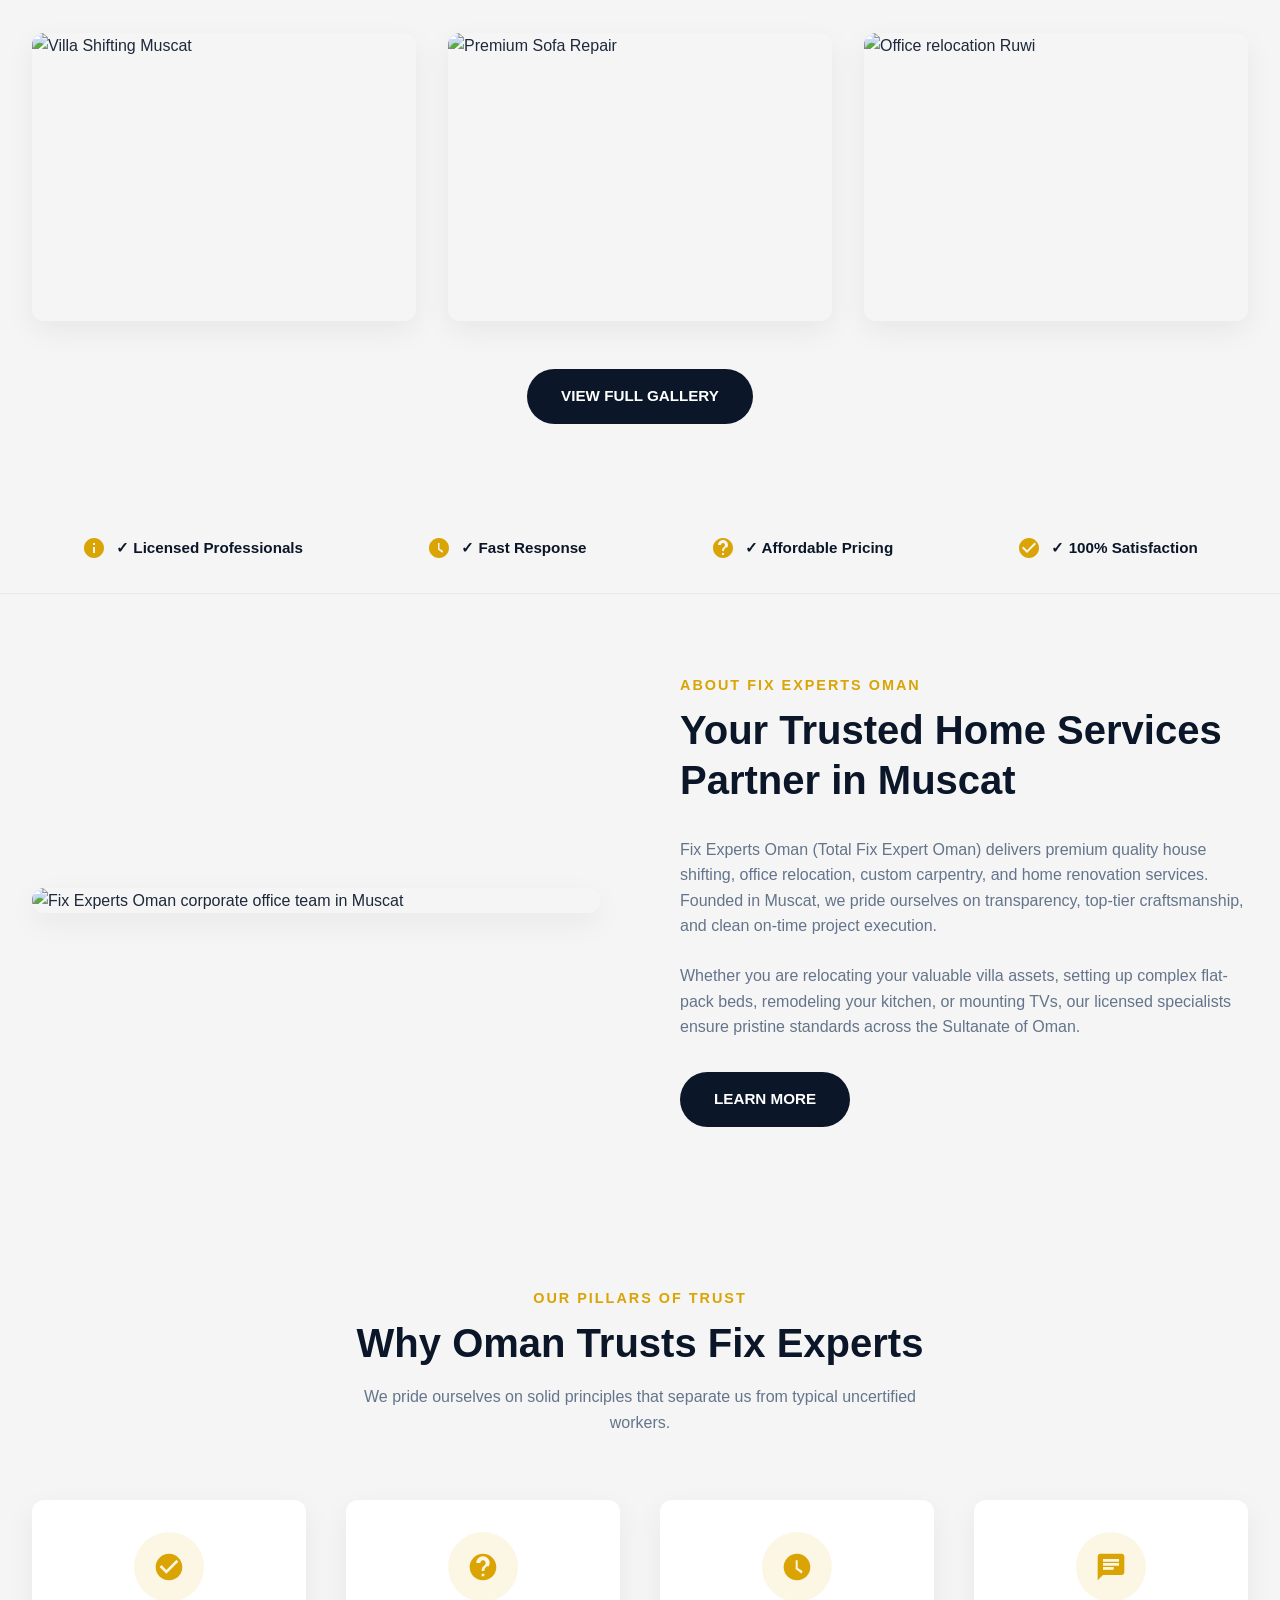
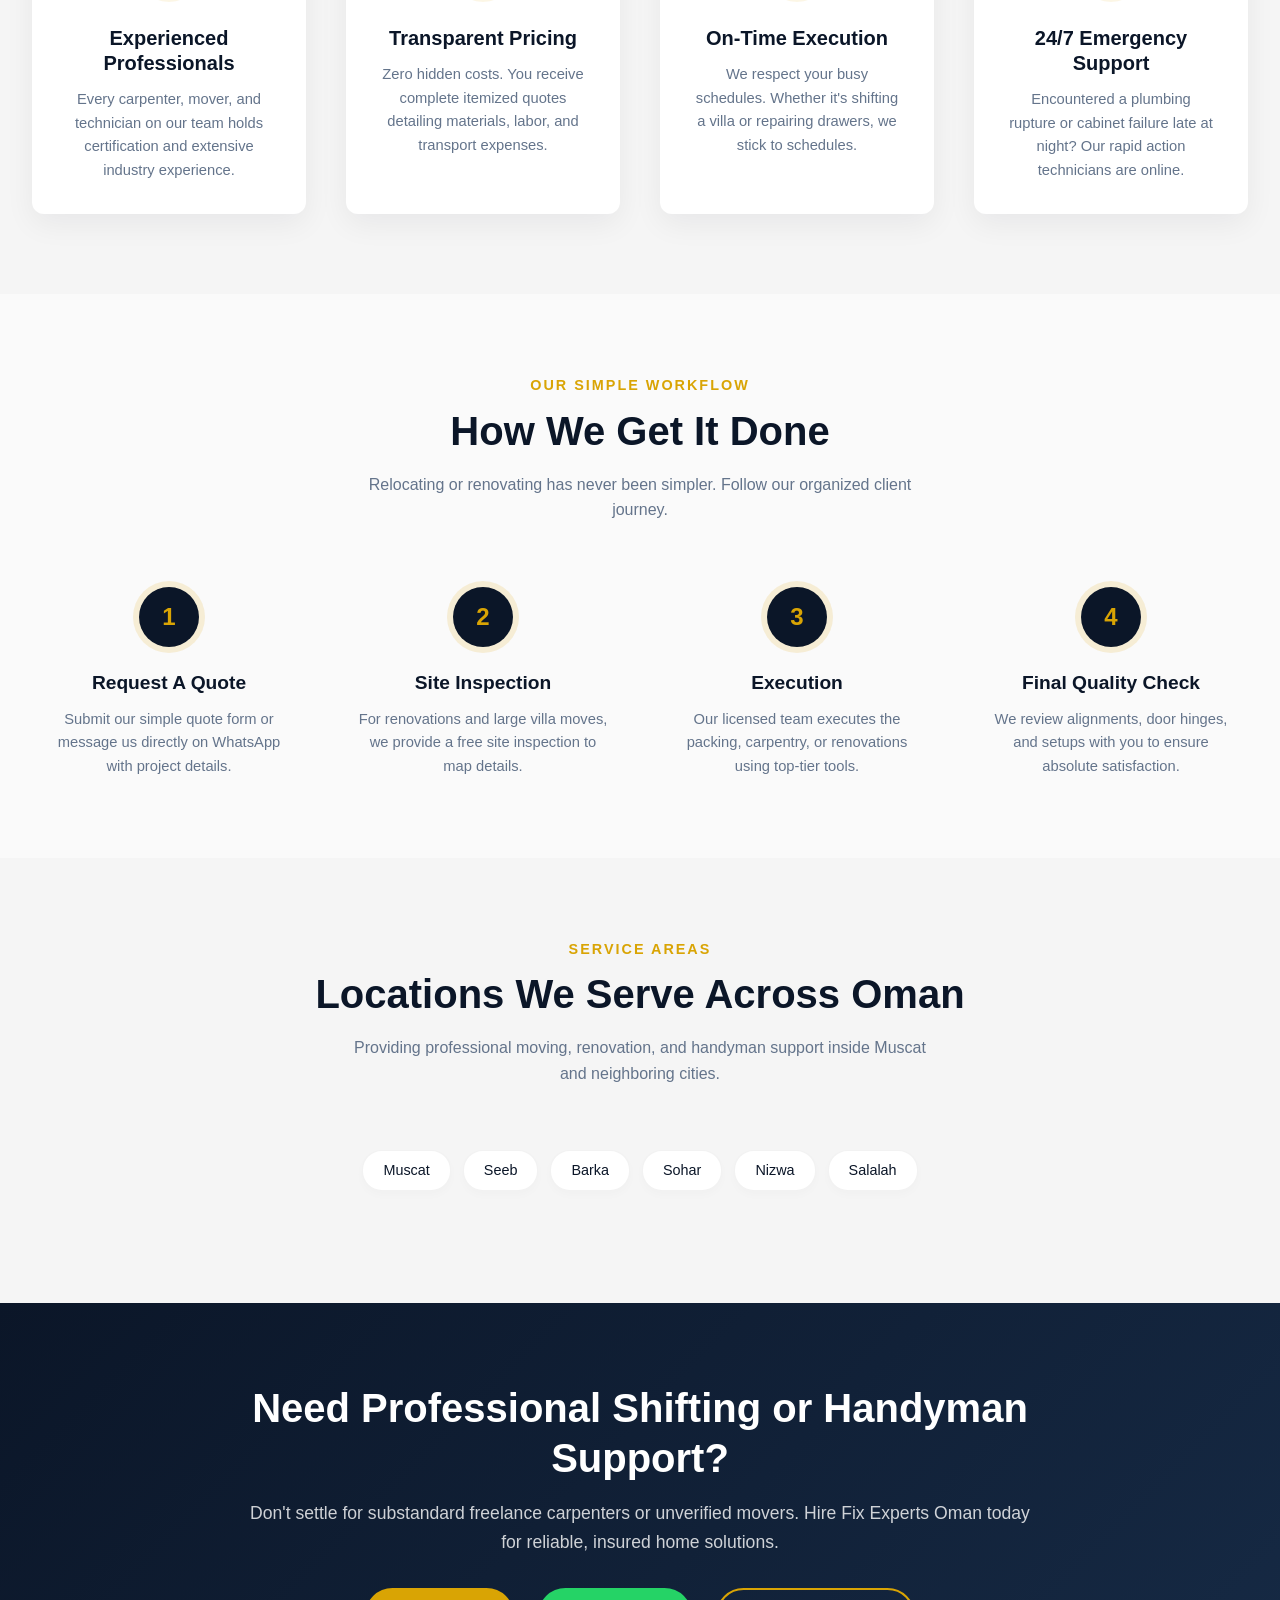
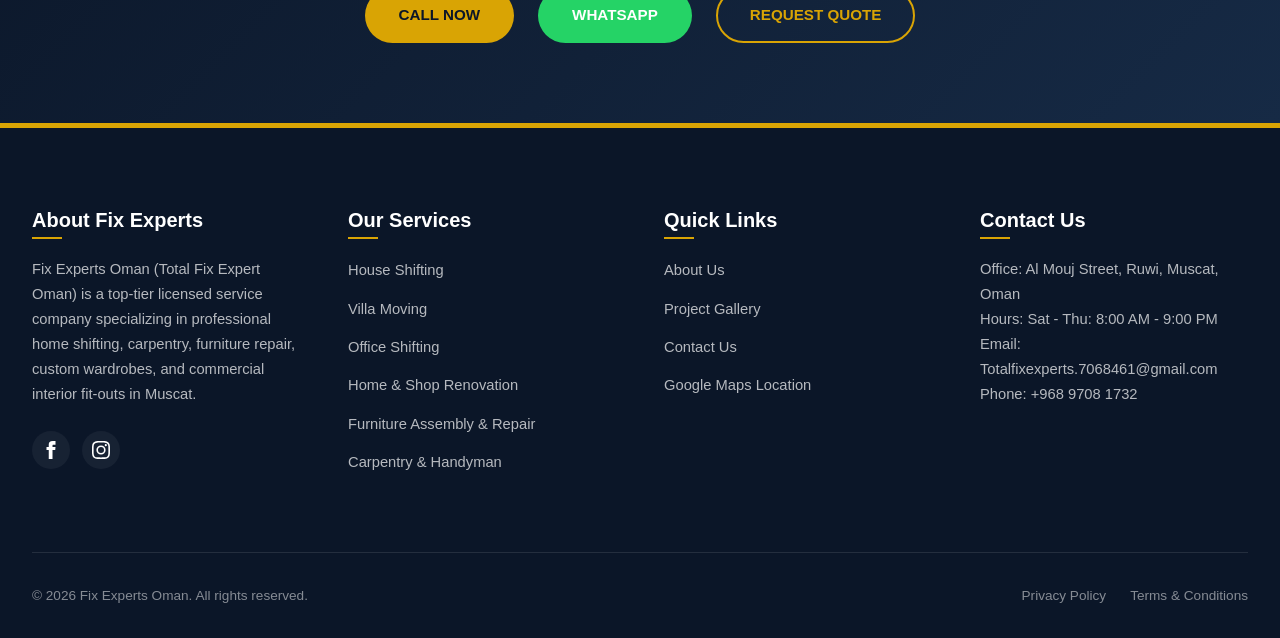
==== commit aebfb19b: "fix" ====
--- a/index.html
+++ b/index.html
@@ -275,9 +275,6 @@
                 <option value="carpentry-handyman">Carpentry &amp; Handyman Services</option>
                 <option value="electrical-work">Electrical Work</option>
                 <option value="plumbing-services">Plumbing Services</option>
-                <option value="ac-maintenance">AC Maintenance</option>
-                <option value="painting">Painting Service</option>
-                <option value="cleaning">Cleaning Service</option>
                 <option value="home-repair">Home Repair & Maintenance</option>
                 <option value="other">Other Services</option>
               </select>
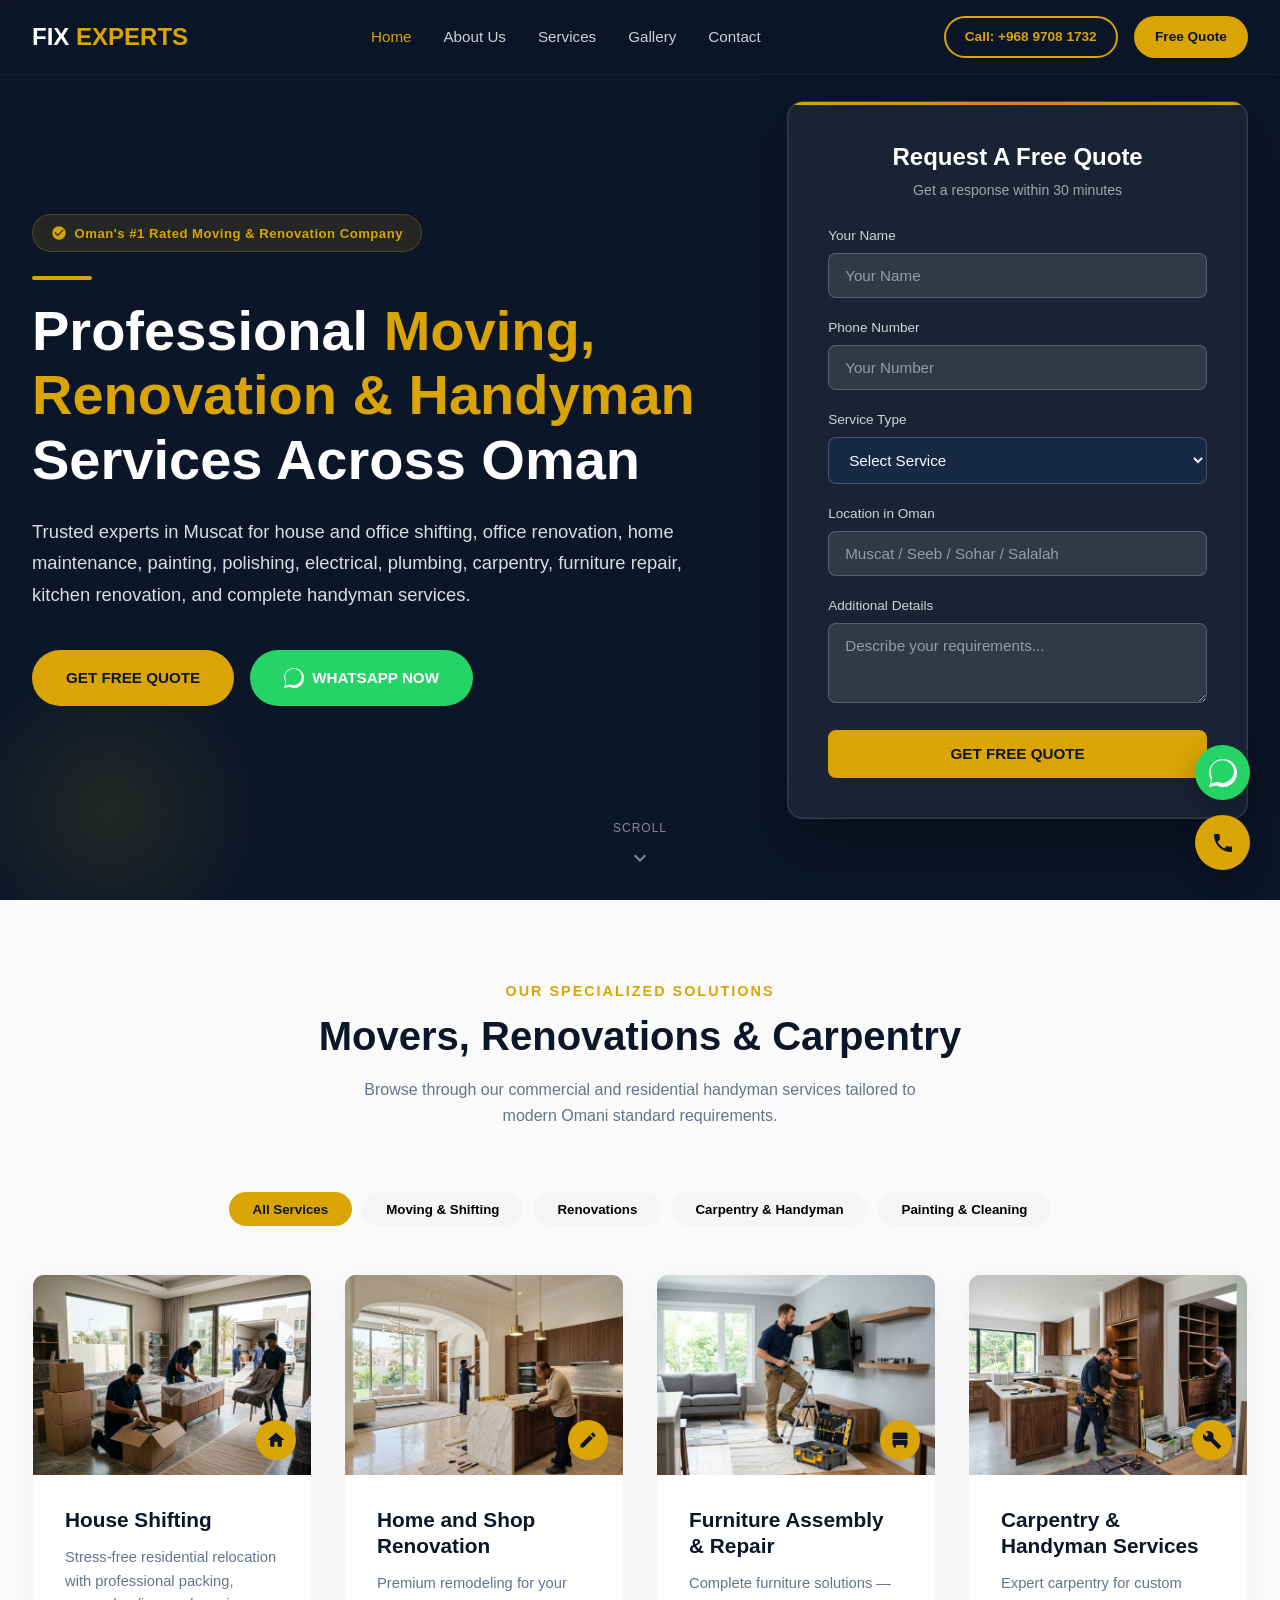
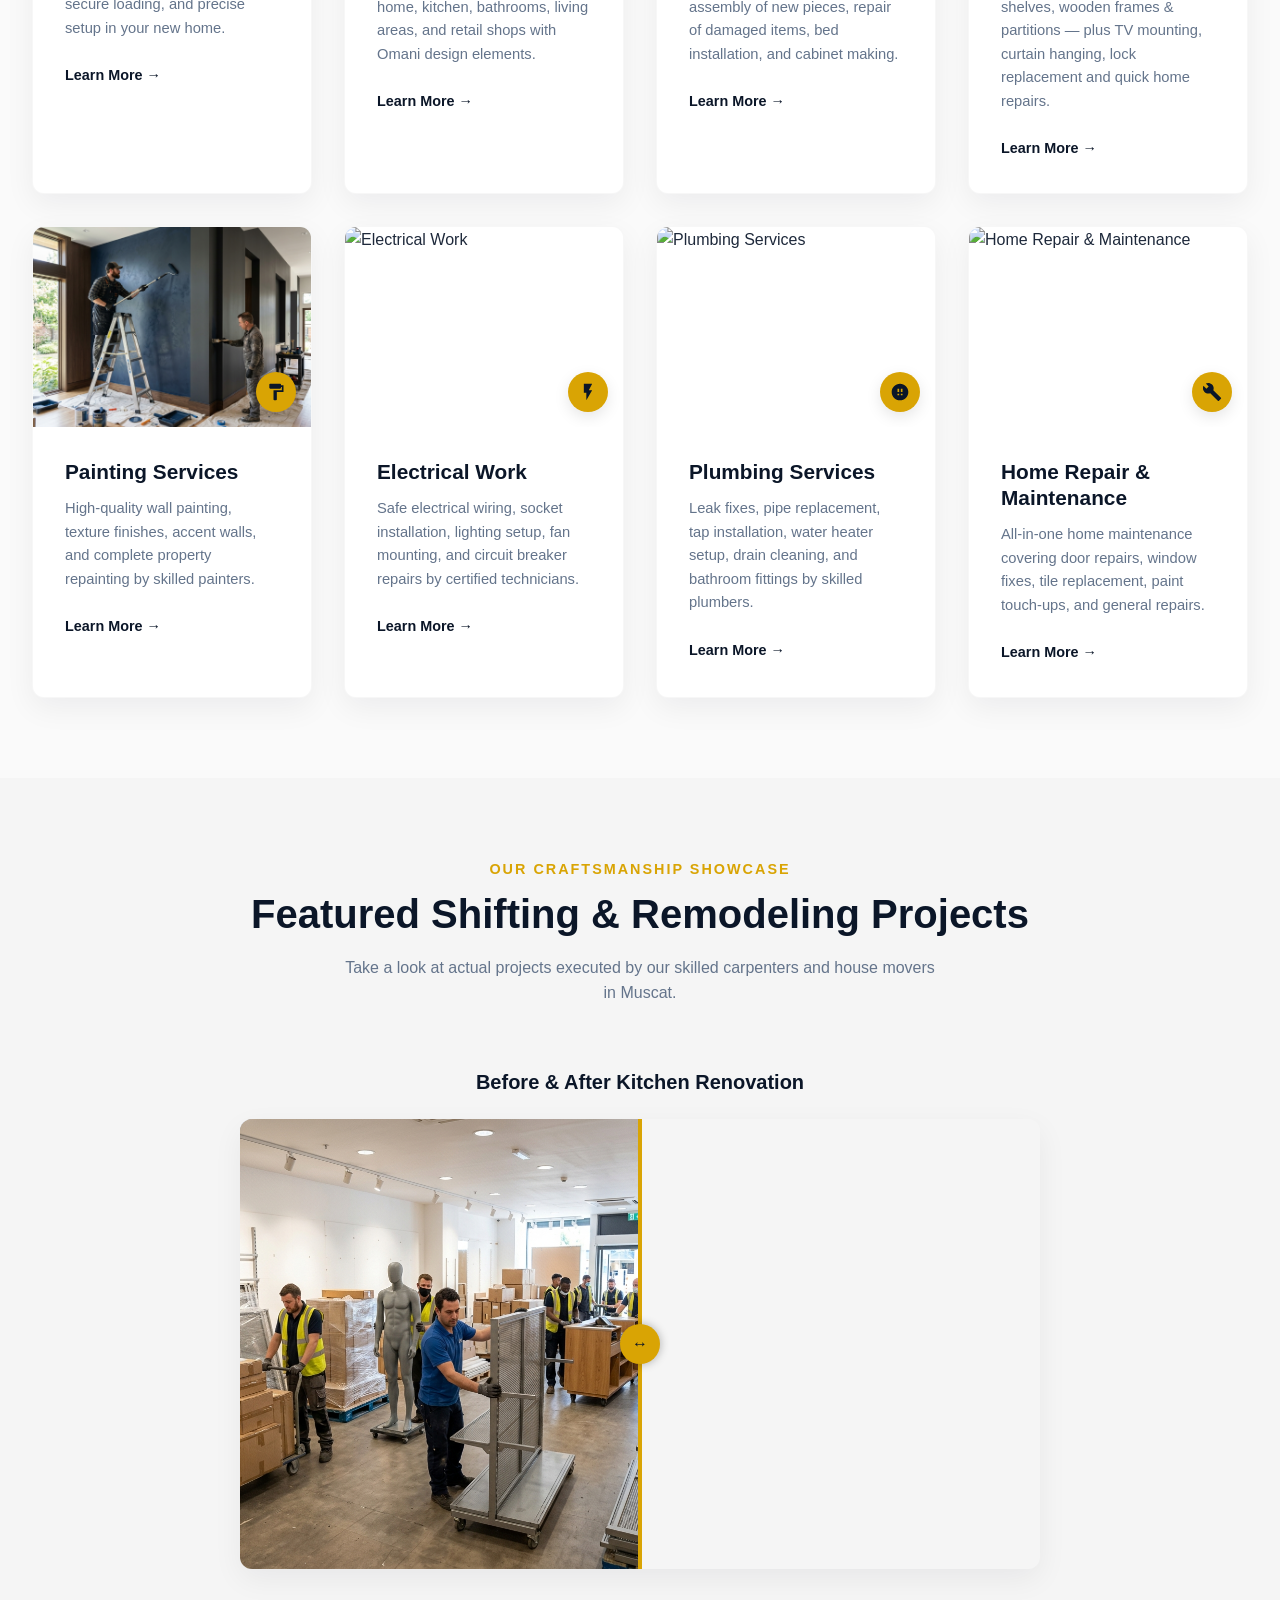
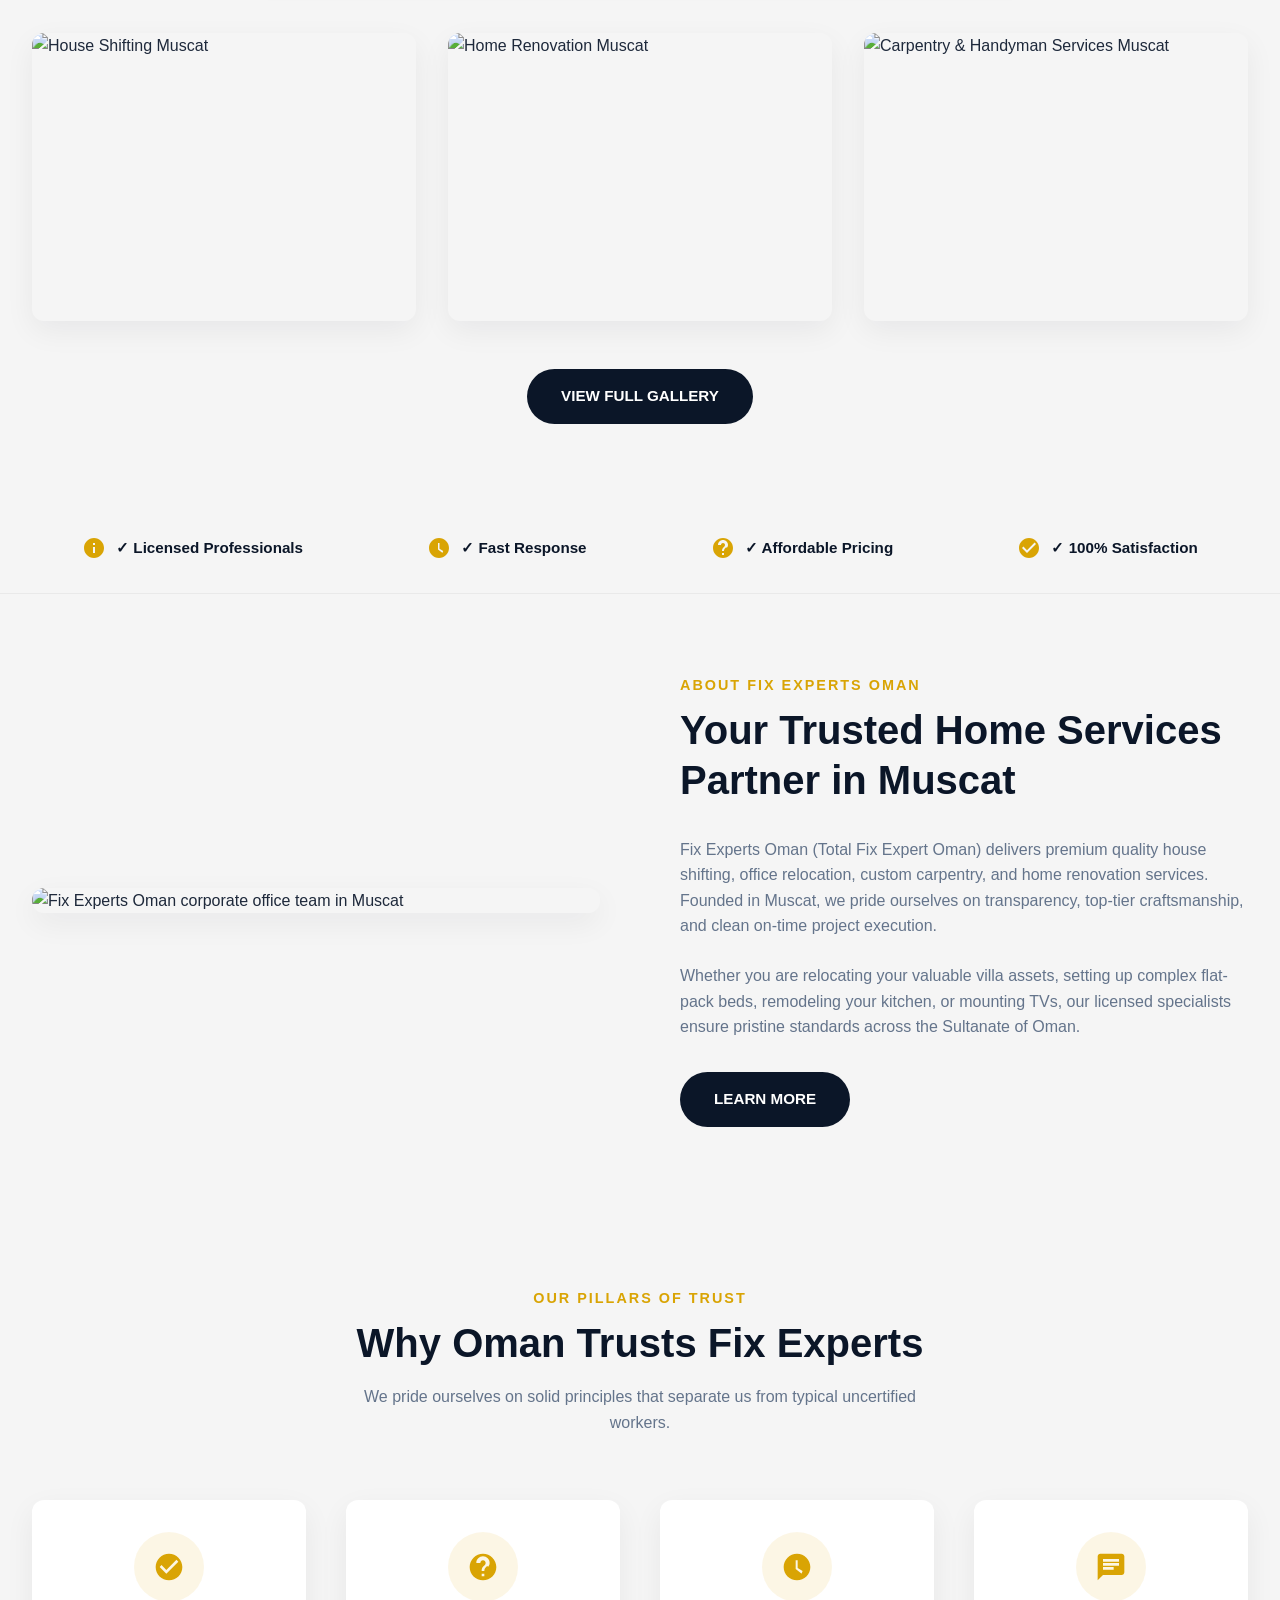
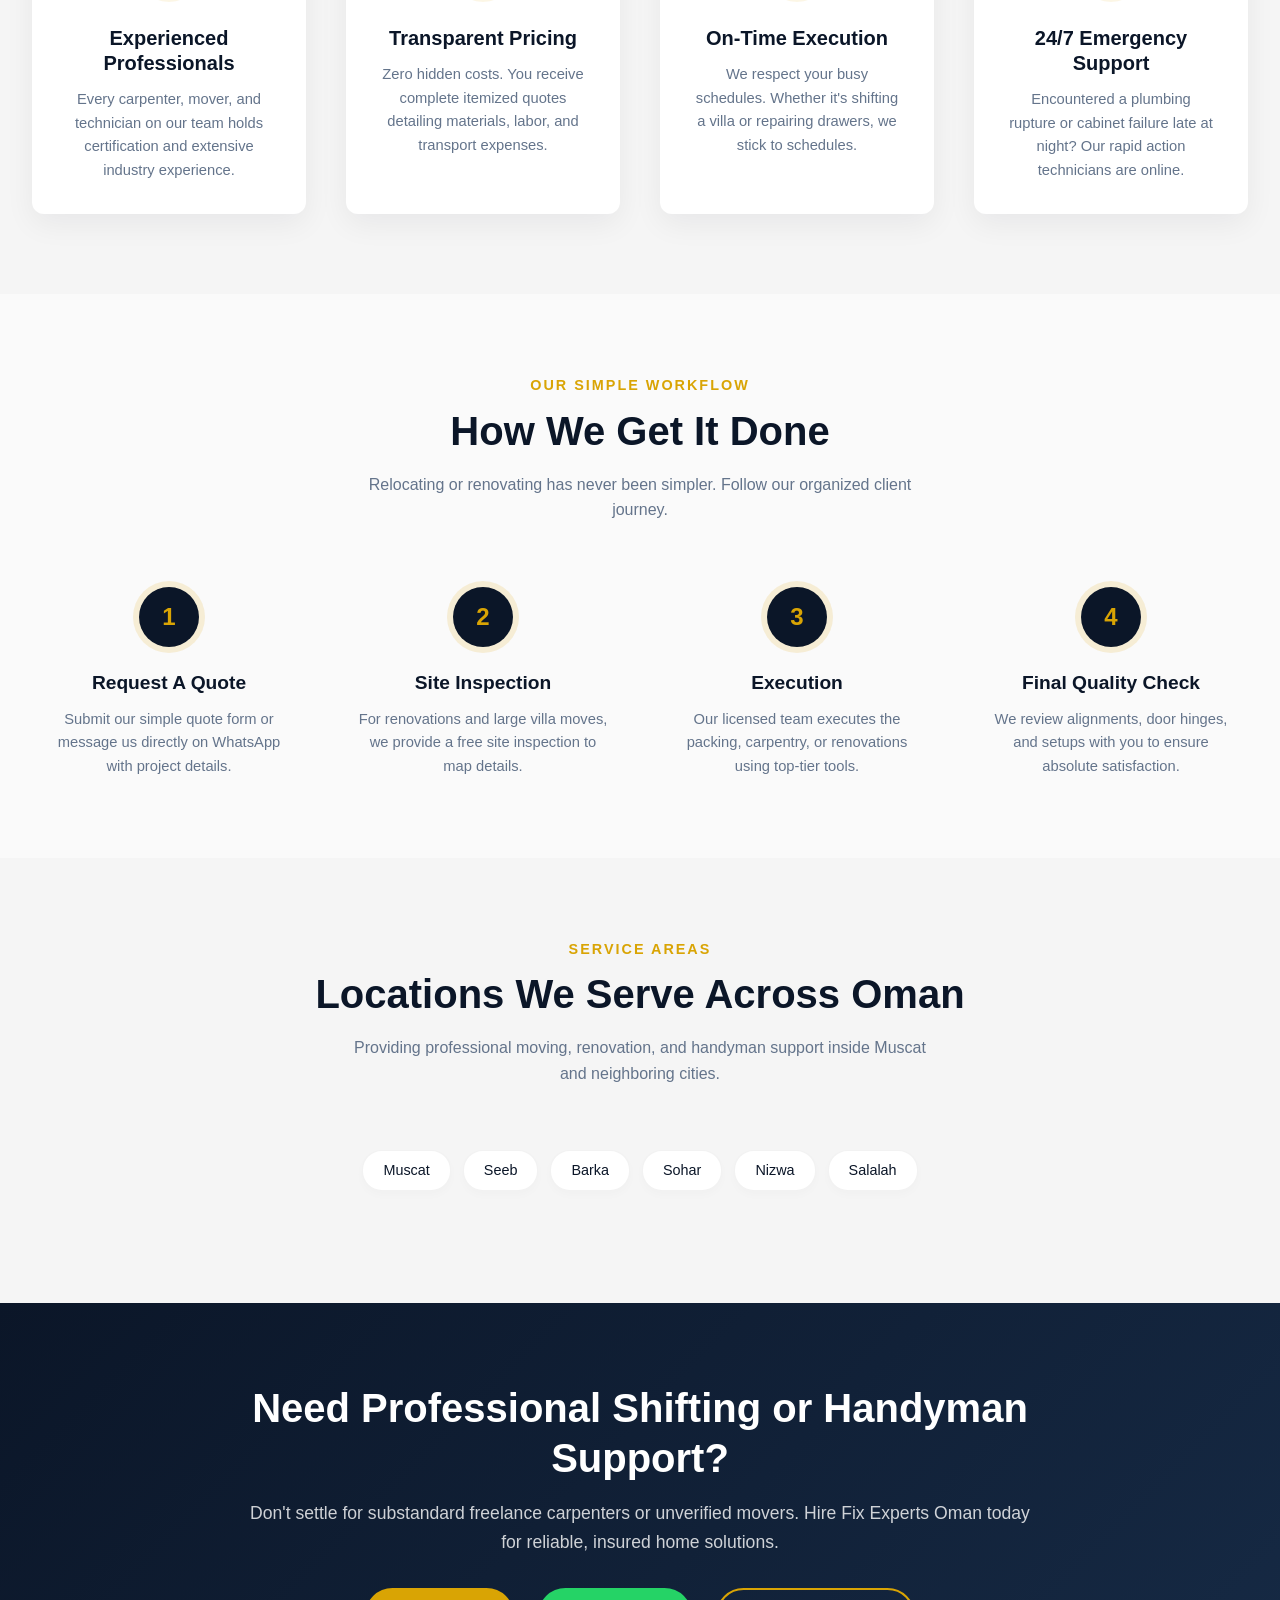
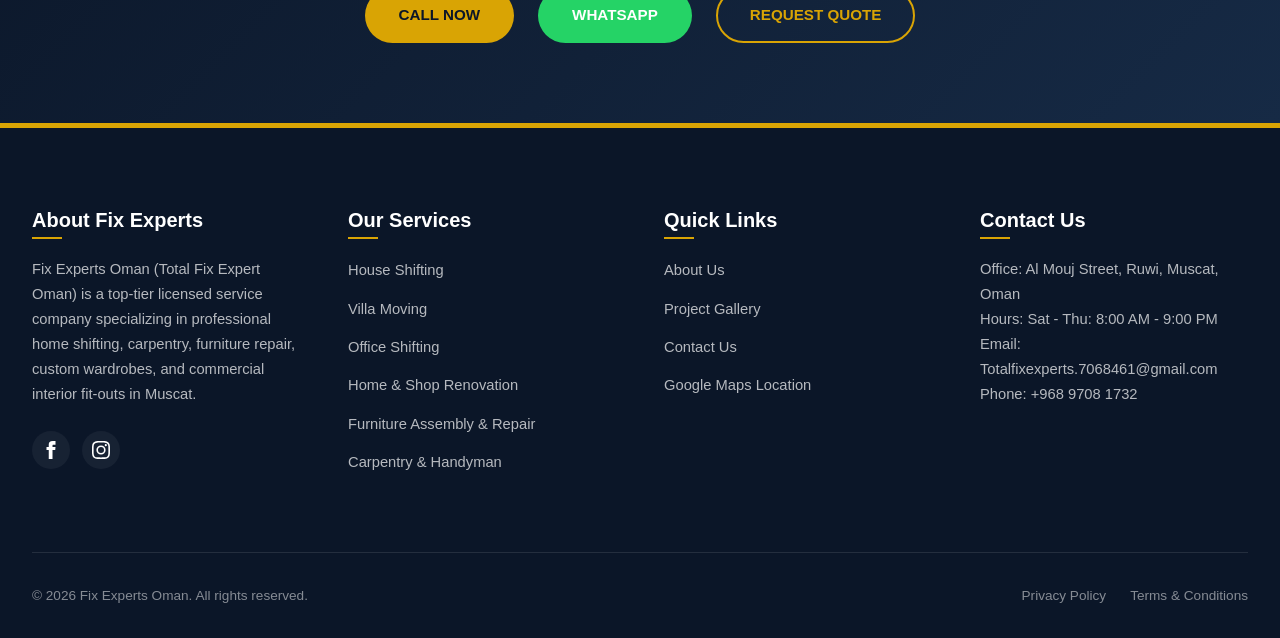
==== commit 9162bcbc: "fix" ====
--- a/index.html
+++ b/index.html
@@ -149,7 +149,7 @@
     "@type": "ItemList",
     "name": "Fix Experts Oman Services",
     "description": "Professional moving, renovation, carpentry, electrical, plumbing, AC maintenance and handyman services in Muscat, Oman",
-    "numberOfItems": 13,
+    "numberOfItems": 11,
     "itemListElement": [
       {"@type":"ListItem","position":1,"name":"House Shifting","item":"https://www.totalfixexpertoman.com/services.html#house-shifting"},
       {"@type":"ListItem","position":2,"name":"Office Shifting","item":"https://www.totalfixexpertoman.com/services.html#office-shifting"},
@@ -159,11 +159,9 @@
       {"@type":"ListItem","position":6,"name":"Furniture Assembly & Repair","item":"https://www.totalfixexpertoman.com/services.html#furniture-assembly-repair"},
       {"@type":"ListItem","position":7,"name":"Carpentry & Handyman Services","item":"https://www.totalfixexpertoman.com/services.html#carpentry-handyman"},
       {"@type":"ListItem","position":8,"name":"Painting Service","item":"https://www.totalfixexpertoman.com/services.html#painting"},
-      {"@type":"ListItem","position":9,"name":"Cleaning Services","item":"https://www.totalfixexpertoman.com/services.html#cleaning"},
-      {"@type":"ListItem","position":10,"name":"Electrical Work","item":"https://www.totalfixexpertoman.com/services.html#electrical-work"},
-      {"@type":"ListItem","position":11,"name":"Plumbing Services","item":"https://www.totalfixexpertoman.com/services.html#plumbing-services"},
-      {"@type":"ListItem","position":12,"name":"AC Maintenance","item":"https://www.totalfixexpertoman.com/services.html#ac-maintenance"},
-      {"@type":"ListItem","position":13,"name":"Home Repair & Maintenance","item":"https://www.totalfixexpertoman.com/services.html#home-repair"}
+      {"@type":"ListItem","position":9,"name":"Electrical Work","item":"https://www.totalfixexpertoman.com/services.html#electrical-work"},
+      {"@type":"ListItem","position":10,"name":"Plumbing Services","item":"https://www.totalfixexpertoman.com/services.html#plumbing-services"},
+      {"@type":"ListItem","position":11,"name":"Home Repair & Maintenance","item":"https://www.totalfixexpertoman.com/services.html#home-repair"}
     ]
   }
   </script>
@@ -255,12 +253,12 @@
             </div>
             <div class="form-group">
               <label for="name">Your Name</label>
-              <input type="text" id="name" name="name" class="form-control" placeholder="Salim Al-Harthy" required
+              <input type="text" id="name" name="name" class="form-control" placeholder="Your Name" required
                 autocomplete="name">
             </div>
             <div class="form-group">
               <label for="phone">Phone Number</label>
-              <input type="tel" id="phone" name="phone" class="form-control" placeholder="+968 9708 1732" required
+              <input type="tel" id="phone" name="phone" class="form-control" placeholder="Your Number" required
                 autocomplete="tel">
             </div>
             <div class="form-group">
@@ -273,6 +271,7 @@
                 <option value="home-renovation">Home and Shop Renovation</option>
                 <option value="furniture-assembly-repair">Furniture Assembly &amp; Repair</option>
                 <option value="carpentry-handyman">Carpentry &amp; Handyman Services</option>
+                <option value="painting">Painting Service</option>
                 <option value="electrical-work">Electrical Work</option>
                 <option value="plumbing-services">Plumbing Services</option>
                 <option value="home-repair">Home Repair & Maintenance</option>
@@ -286,7 +285,7 @@
             </div>
             <div class="form-group">
               <label for="location">Location in Oman</label>
-              <input type="text" id="location" name="location" class="form-control" placeholder="Muscat / Seeb / Sohar"
+              <input type="text" id="location" name="location" class="form-control" placeholder="Muscat / Seeb / Sohar / Salalah"
                 required>
             </div>
             <div class="form-group">
@@ -358,27 +357,27 @@
 
       <div class="gallery-grid">
         <div class="gallery-item">
-          <img src="https://images.unsplash.com/photo-1600585154340-be6161a56a0c?auto=format&fit=crop&w=500&q=80"
-            alt="Villa Shifting Muscat">
+          <img src="https://images.pexels.com/photos/5974285/pexels-photo-5974285.jpeg?auto=compress&cs=tinysrgb&w=500"
+            alt="House Shifting Muscat" loading="lazy">
           <div class="gallery-overlay">
-            <h4>Villa Relocation</h4>
-            <span>House Shifting</span>
+            <h4>Professional House Shifting</h4>
+            <span>Moving & Relocation</span>
           </div>
         </div>
         <div class="gallery-item">
-          <img src="https://images.unsplash.com/photo-1581858726788-75bc0f6a952d?auto=format&fit=crop&w=500&q=80"
-            alt="Premium Sofa Repair">
+          <img src="https://images.pexels.com/photos/4246107/pexels-photo-4246107.jpeg?auto=compress&cs=tinysrgb&w=500"
+            alt="Home Renovation Muscat" loading="lazy">
           <div class="gallery-overlay">
-            <h4>Luxury Sofa Restoration</h4>
-            <span>Furniture Repair</span>
+            <h4>Home & Shop Renovation</h4>
+            <span>Renovation</span>
           </div>
         </div>
         <div class="gallery-item">
-          <img src="https://images.unsplash.com/photo-1497366216548-37526070297c?auto=format&fit=crop&w=500&q=80"
-            alt="Office relocation Ruwi">
+          <img src="https://images.pexels.com/photos/5974285/pexels-photo-5974285.jpeg?auto=compress&cs=tinysrgb&w=500"
+            alt="Carpentry & Handyman Services Muscat" loading="lazy">
           <div class="gallery-overlay">
-            <h4>Corporate Office Move</h4>
-            <span>Office Shifting</span>
+            <h4>Carpentry & Handyman</h4>
+            <span>Carpentry Services</span>
           </div>
         </div>
       </div>
